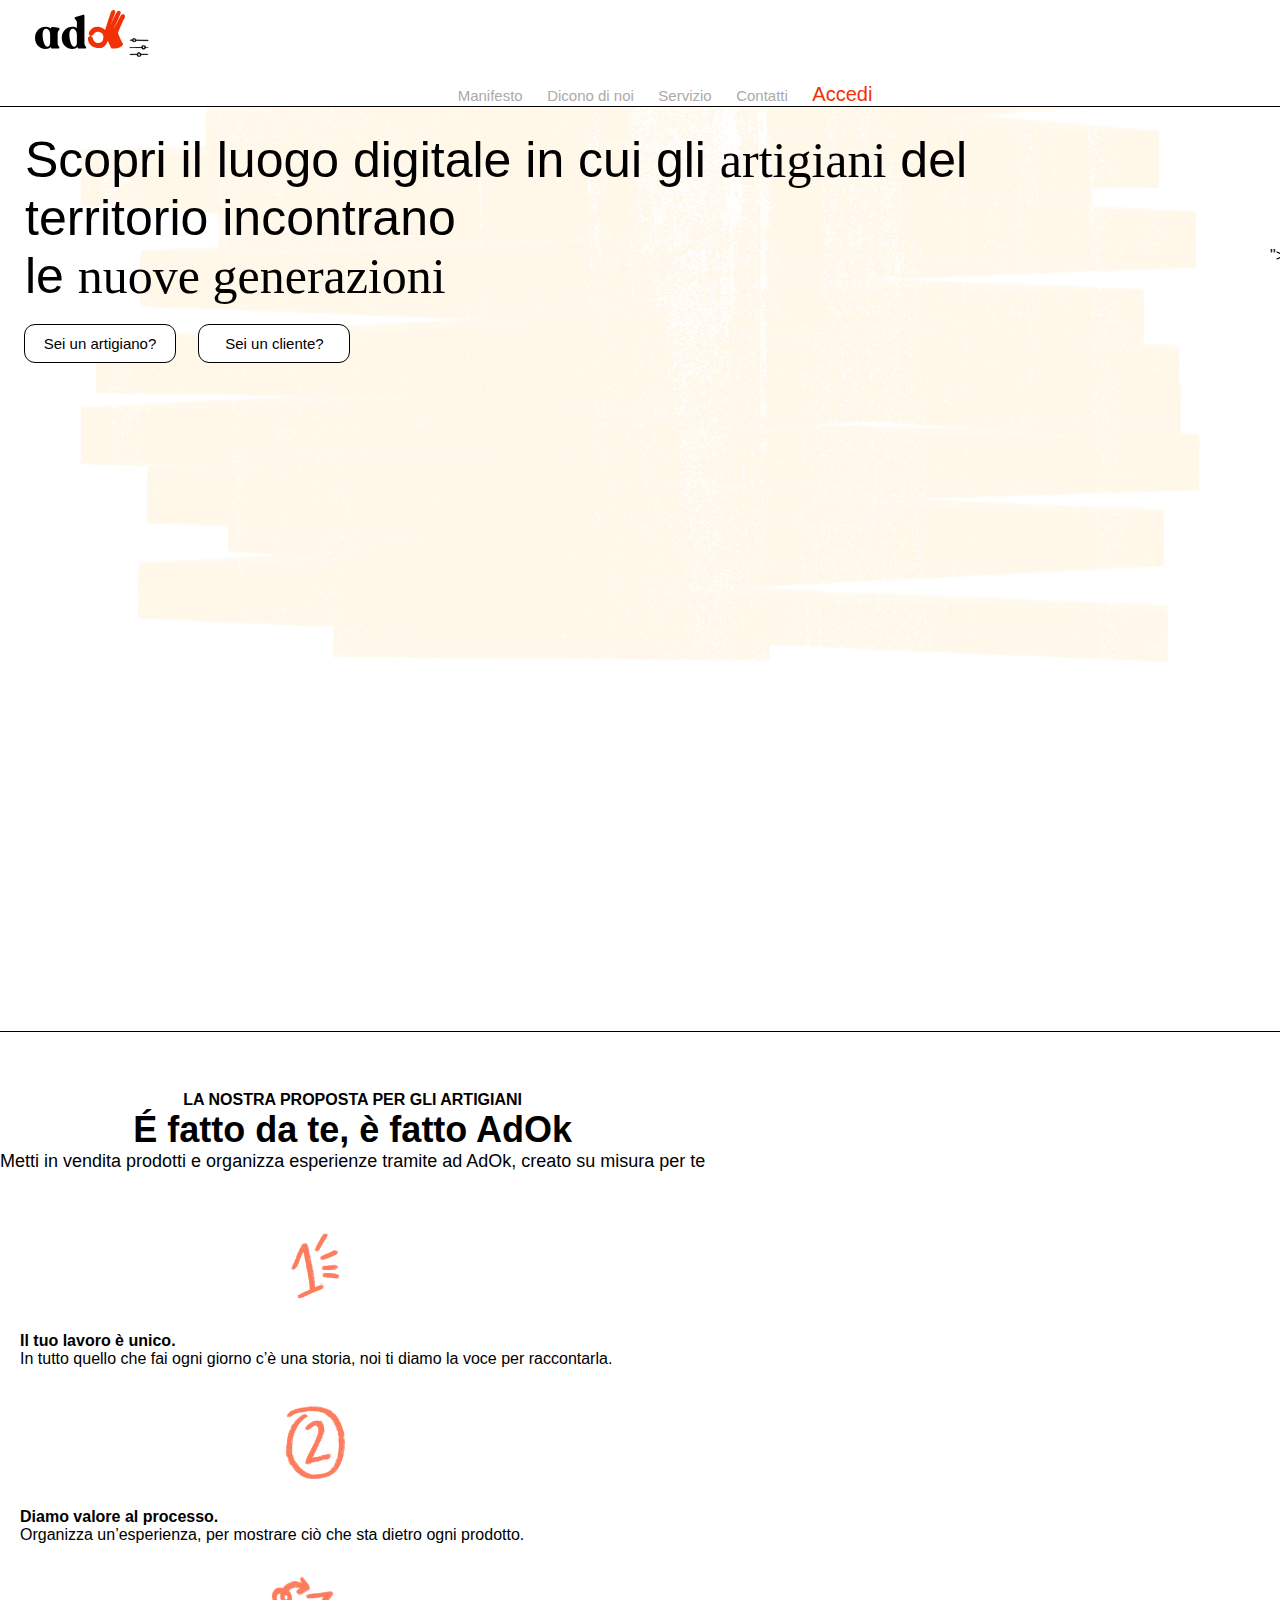
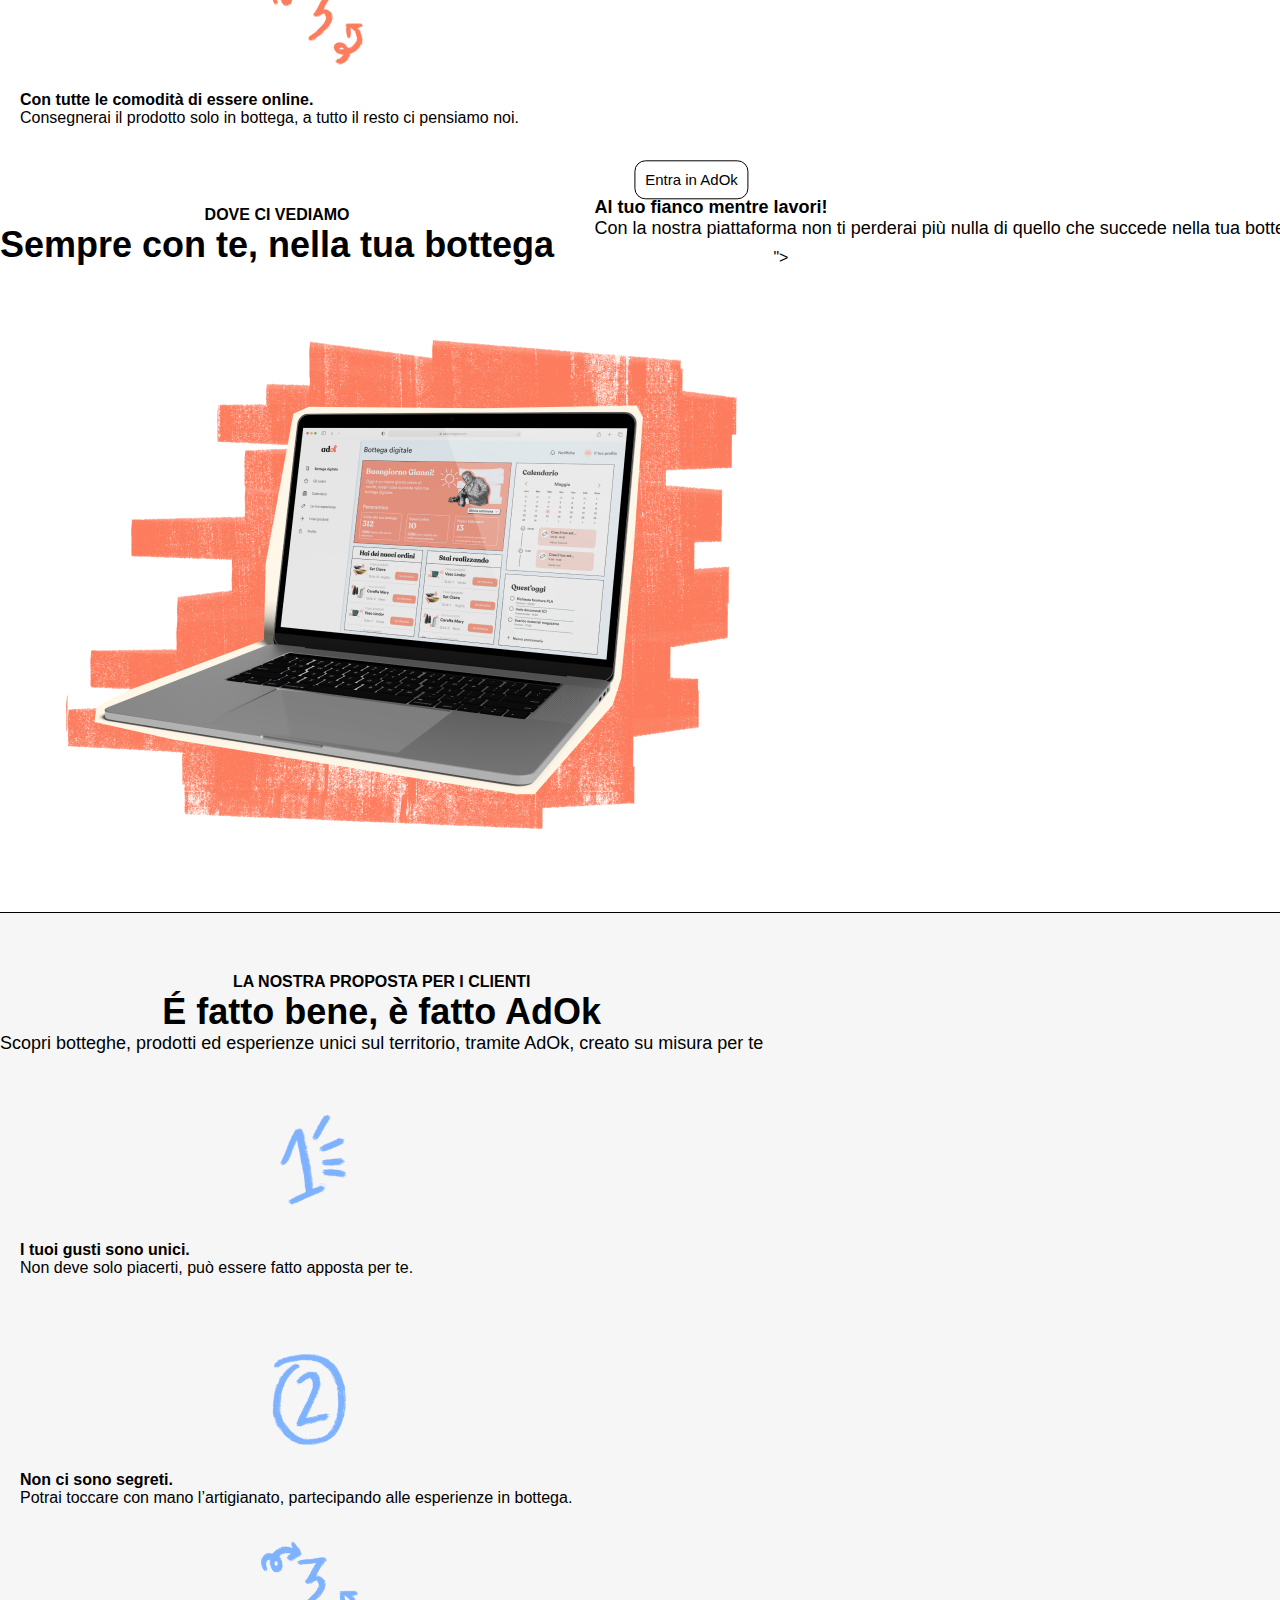
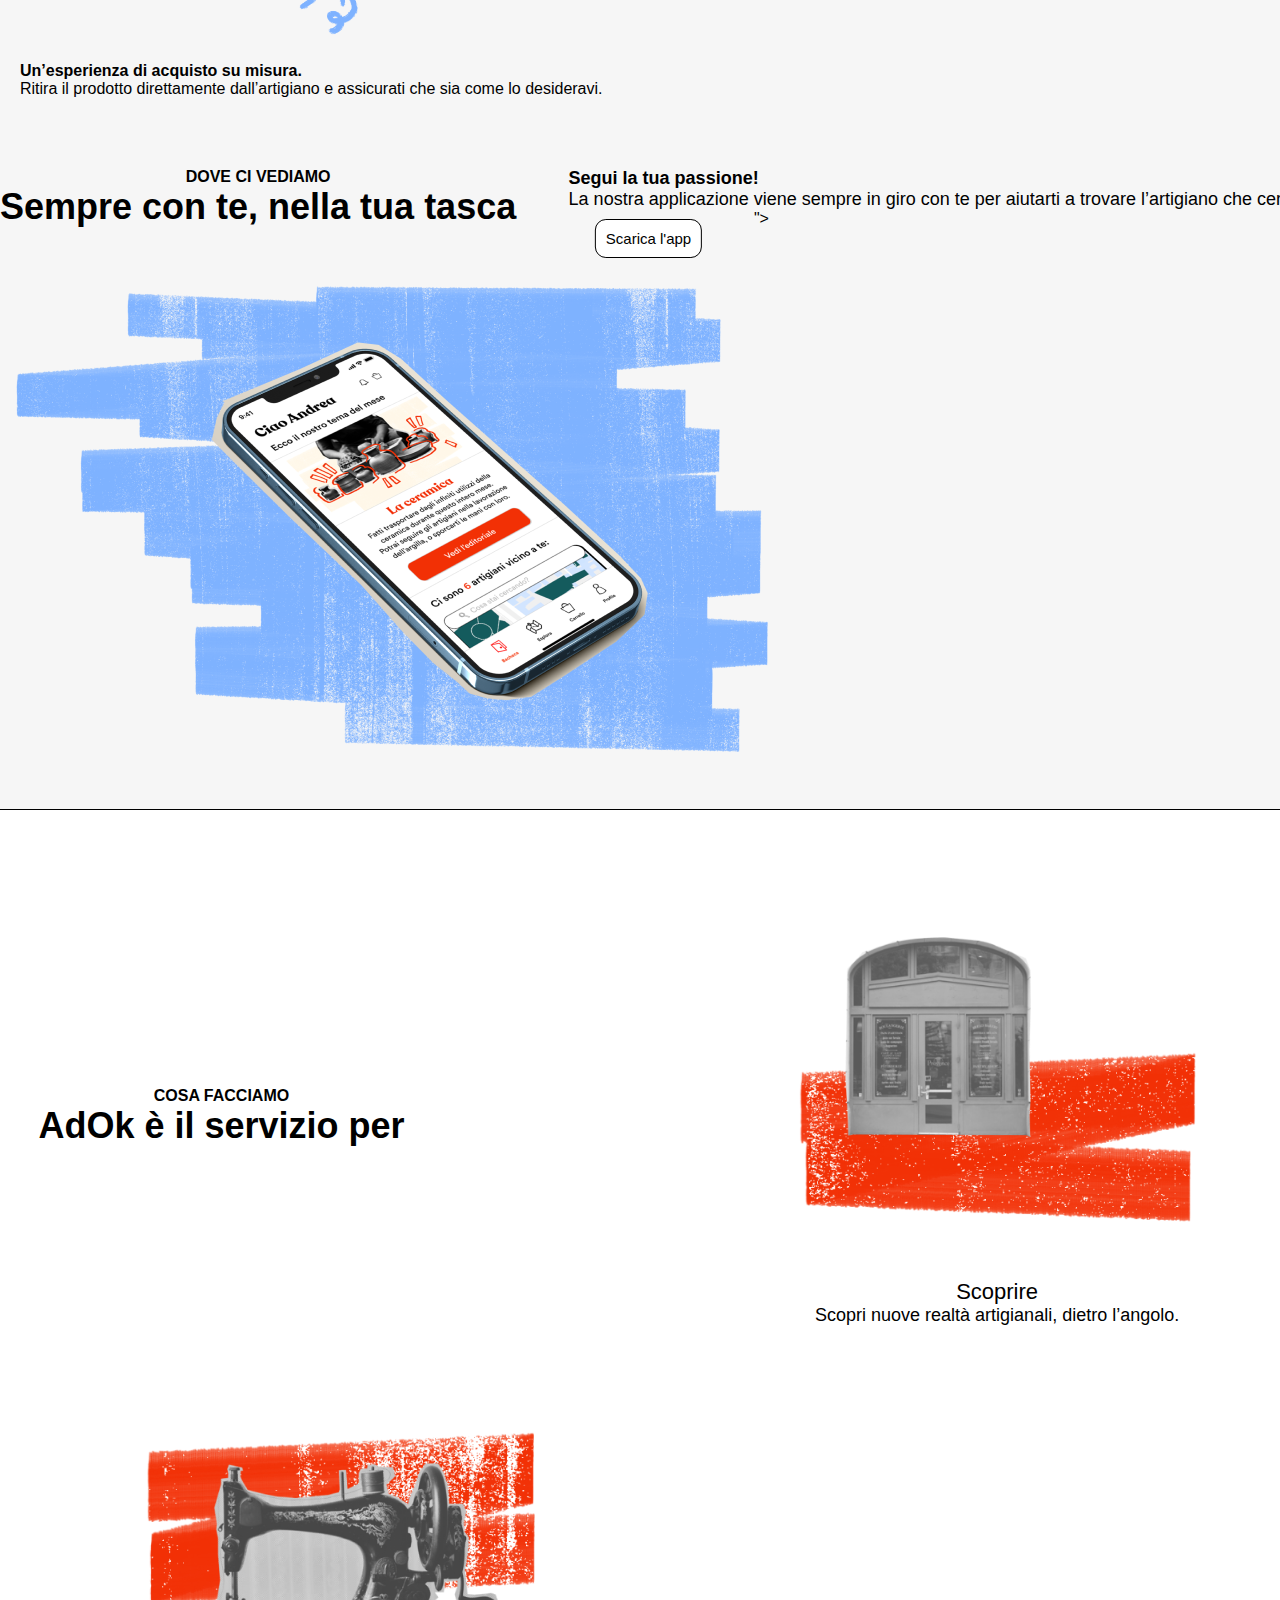
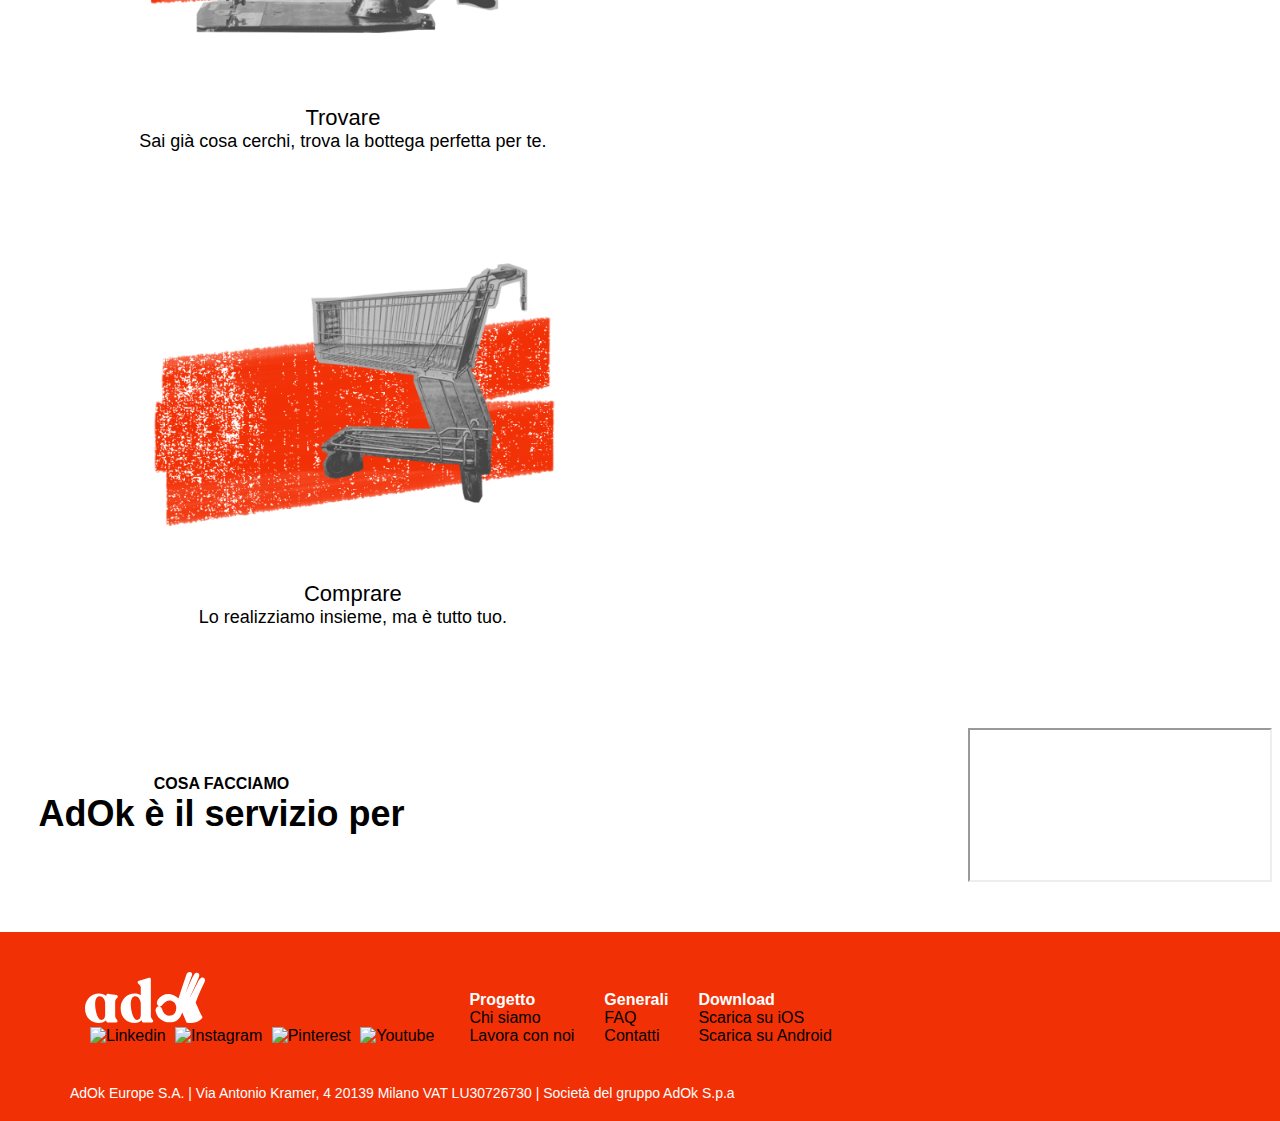
==== index.html @ 107eea5b "13/06 prova 3" ====
<!DOCTYPE html>
<html lang="it" dir="ltr">
  <head>
    <meta charset="utf-8" name="viewport" content="width=device-width, initial-scale=1">
    <title> AdOk </title>
    <link rel="icon" type="image/favicon" href="images/favicon.ico">
    <link href="https://cdn.jsdelivr.net/npm/bootstrap@5.2.0-beta1/dist/css/bootstrap.min.css"
    rel="stylesheet" integrity="sha384-0evHe/X+R7YkIZDRvuzKMRqM+OrBnVFBL6DOitfPri4tjfHxaWutUpFmBp4vmVor" crossorigin="anonymous">
    <link rel="stylesheet" href="style.css">
    <link href="http://fonts.cdnfonts.com/css/circular-std" rel="stylesheet" href="style.css">

  </head>

  <body>


    <div class="top">
      <span id="btn-back-to-top">
      <i> <img src="images/freccia_up.png" class="menu" style="cursor: pointer;"> </i> </span>
    </div>


    <section id="nav-bar">
      <nav class="navbar py-0 navbar-expand-md navbar-light">
      <div class="container-fluid">

        <a class="navbar-brand" href="index.html">
         <img src="images/logo.svg" class="logo">
       </a>

        <label class="navbar-toggler collapsed" type="button" data-bs-toggle="collapse" data-bs-target="#navbarText">
          <img src="images/icona_filtri_blk.png" class="menu">
        </label>


        <div class="col-auto collapse navbar-collapse justify-content-end" id="navbarText">

          <ul>
            <li class="nav-item">
              <a class="nav-link" href="manifesto.html">Manifesto</a>
            </li>
            <li class="nav-item">
              <a class="nav-link" href="storie.html">Dicono di noi</a>
            </li>
            <li class="nav-item">
              <a class="nav-link" href="servizio.html">Servizio</a>
            </li>
            <li class="nav-item">
              <a class="nav-link" href="contatti.html">Contatti</a>
            </li>
            <li class="nav-item">
              <a class="nav-accedi" href="#">Accedi</a>
            </li>
          </ul>

        </div>
        </div>
      </nav>

    </section>



<section id="banner">

  <div class="container">
    <div class="row">
        <div class="col-lg-6">
          <p class="claim">Scopri il luogo digitale in cui gli <span style="font-family: Recoleta Alt Bold;">artigiani</span> del <br> territorio incontrano <br>le <span style="font-family: Recoleta Alt Bold;">nuove generazioni</span></p>
          <div>
            <a href="#function-artigiano"><button type="button" class="btn-action">Sei un artigiano?</button></a>
            <a href="#function-cliente"><button type="button" class="btn-action">Sei un cliente?</button></a>
          </div>
        </div>

          <div class="col-lg-6">
            <lottie-player id="firstLottie" class="image-banner" src="https://assets1.lottiefiles.com/private_files/lf30_lfknvlnb.json" background="transparent"  speed="1" loop  autoplay>">
              </lottie-player>
          </div>


      </div>
    </div>
  </section>


<section id="function-artigiano">
  <div class="container">
    <div class="row">
  <div class="col-md-12" style="text-align: center;">
    <h1 class="claim-3">LA NOSTRA PROPOSTA PER GLI ARTIGIANI</h1>
    <h1 class="claim-2">É fatto da te, è fatto AdOk</h1>
    <p class="claim-4">Metti in vendita prodotti e organizza esperienze tramite ad AdOk, creato su misura per te</p>
  </div>

  <div class="col-lg-6" >
    <lottie-player id="firstLottie" class="image-function" src="https://assets9.lottiefiles.com/private_files/lf30_lqrmtzov.json" background="transparent"  speed="1" loop  autoplay>">
      </lottie-player>
  </div>

  <div class="col-md-6" style="top: 10px;">
    <div class="function-list">

      <div class="d-md-inline-flex">
      <img class="number" src="images/1.png">
      <p><b>Il tuo lavoro è unico.</b><br>
        In tutto quello che fai ogni giorno c’è una storia, noi ti diamo la voce per raccontarla.</p>
      </div>

      <div class="d-sm-inline-flex">
        <img class="number" src="images/2.png">
        <p><b>Diamo valore al processo.</b><br> Organizza un’esperienza, per mostrare ciò che sta dietro ogni prodotto.</p>
      </div>

      <div class="d-md-inline-flex">
      <img class="number" src="images/3.png">
      <p><b>Con tutte le comodità di essere online.</b><br>Consegnerai il prodotto solo in bottega, a tutto il resto ci pensiamo noi.</p>
      </div>
    </div>
  </div>
  </div>

  <div class="col-12"><div class="w-100 border-bottom border-black"></div></div>

  <div class="row" style="top: 30px;">
    <div class="col-md-12" style="text-align: center;">
      <h1 class="claim-3">DOVE CI VEDIAMO</h1>
      <h1 class="claim-2">Sempre con te, nella tua bottega</h1>
    </div>


    <div class="col-lg-6">
      <p class="claim-4"><b>Al tuo fianco mentre lavori! </b><br>Con la nostra piattaforma non ti perderai più nulla di quello che succede
nella tua bottega.</p>
    <div class="container" style="position: relative; width: 50%;">
      <lottie-player id="firstLottie" class="effect" style="width: 80%; height: auto; transform: translate(-110%, 0%);" src="https://assets1.lottiefiles.com/private_files/lf30_mcsi7hui.json" background="transparent"  speed="1" loop  autoplay>">
    </lottie-player>
      <button type="button" class="btn-function-a">Entra in AdOk</button>
    </div>
  </div>
  <div class="col-lg-6" >
    <img src="images/computer.png" class="image-function" style="top: 30px;">
  </div>

  </div>
  </div>
</section>


<section id="function-cliente">
  <div class="container">
    <div class="row">
  <div class="col-md-12" style="text-align: center;">
    <h1 class="claim-3">LA NOSTRA PROPOSTA PER I CLIENTI</h1>
    <h1 class="claim-2">É fatto bene, è fatto AdOk</h1>
    <p class="claim-4">Scopri botteghe, prodotti ed esperienze unici sul territorio, tramite AdOk, creato su misura per te</p>
  </div>

  <div class="col-md-6" style="top: 10px; order: 2;">
    <div class="function-list">


      <div class="d-sm-inline-flex">
        <img class="number" src="images/1c.png">
        <p><b>I tuoi gusti sono unici.</b><br>Non deve solo piacerti, può essere fatto apposta per te.</p></p>
      </div>

      <div class="d-sm-inline-flex">
        <img class="number" src="images/2c.png">
        <p><b>Non ci sono segreti.</b><br>
Potrai toccare con mano l’artigianato, partecipando alle esperienze in bottega.
</p>
      </div>

      <div class="d-md-inline-flex">
      <img class="number" src="images/3c.png">
      <p><b>Un’esperienza di acquisto su misura.</b><br>
Ritira il prodotto direttamente dall’artigiano e assicurati che sia come lo desideravi.</p>
      </div>
    </div>
  </div>

  <div class="col-lg-6" style="order: 1;">
    <lottie-player id="firstLottie" class="image-function" src="https://assets10.lottiefiles.com/private_files/lf30_5uqwlwh2.json" background="transparent"  speed="1" loop  autoplay>">
      </lottie-player>
  </div>

  </div>

  <div class="col-12"><div class="w-100 border-bottom border-black"></div></div>

  <div class="row" style="top: 30px;">
    <div class="col-md-12" style="text-align: center;">
      <h1 class="claim-3">DOVE CI VEDIAMO</h1>
      <h1 class="claim-2">Sempre con te, nella tua tasca</h1>
    </div>


    <div class="col-lg-6">
      <p class="claim-4"><b>Segui la tua passione!</b><br>
        La nostra applicazione viene sempre
        in giro con te per aiutarti a trovare
        l’artigiano che cerchi.</p>
<div class="container" style="position: relative; width: 50%;">
  <button type="button" class="btn-function">Scarica l'app</button>
  <lottie-player id="firstLottie" class="effect" style="width: 80%; height: auto; transform: translate(-110%, 200%);" src="https://assets1.lottiefiles.com/private_files/lf30_hqrmxyw1.json" background="transparent"  speed="1" loop  autoplay>">
</lottie-player>
</div>
  </div>
  <div class="col-lg-6" >
    <img src="images/telefono.png" class="image-function" style="top: 30px;">
  </div>

  </div>


  </div>
</section>



<section id="services">
  <div class="container">
    <div class="row">
      <div class="col-md-12" style="text-align: center;">
        <h1 class="claim-3">COSA FACCIAMO</h1>
        <h1 class="claim-2">AdOk è il servizio per</h1>
      </div>

        <div class="col-md-4"><img src="images/scoprire.png" class="services-image">
        <p class="services-title">Scoprire</p>
        Scopri nuove realtà artigianali, dietro l’angolo.</div>

        <div class="col-md-4"><img src="images/trovare.png" class="services-image">
        <p class="services-title">Trovare</p>
        Sai già cosa cerchi, trova la bottega perfetta per te.</div>

        <div class="col-md-4"><img src="images/comprare.png" class="services-image">
        <p class="services-title">Comprare</p>
        Lo realizziamo insieme, ma è tutto tuo.</div>


      </div>
    </div>
</section>


<section id="video">
  <div class="container">
    <div class="row">
      <div class="col-md-12" style="text-align: center;">
        <h1 class="claim-3">COSA FACCIAMO</h1>
        <h1 class="claim-2">AdOk è il servizio per</h1>
      </div>
    <iframe src="https://www.youtube.com/watch?v=6d16b7qVggY&ab_channel=DebbyFra">
    </iframe>

    </div>
  </div>
</section>


<section id="footer">
  <div class="container-fluid pt-3 pb-2">
    <div class="row">
      <div class="row row-cols-2 row-cols-lg-4 justify-content-between text-dark py-1 align-items-end align-items-lg-start">


      <div class="col mt-n2"><img src="images/logobianco.svg" class="footer-logo">
        <p class="footer-text"></p>
          <div class="footericon">
            <img src="images/linkedin.svg" alt="Linkedin" class="footer-icon">
            <img src="images/instagram.svg" alt="Instagram" class="footer-icon">
            <img src="images/pin.svg" alt="Pinterest" class="footer-icon">
            <img src="images/youtube.svg" alt="Youtube" class="footer-icon">
          </div>
      </div>


      <div class="col">
        <h6 class="footer-text">Progetto</h6>
        <ul class="list-unstyled text-light small">
          <li>Chi siamo</li>
          <li>Lavora con noi</li>
        </ul>
      </div>

      <div class="col">
        <h6 class="footer-text">Generali</h6>
        <ul class="list-unstyled text-light small">
          <li>FAQ</li>
          <li>Contatti</li>
        </ul>
      </div>

      <div class="col">
        <h6 class="footer-text">Download</h6>
        <ul class="list-unstyled text-light small">
          <li>Scarica su iOS</li>
          <li>Scarica su Android</li>
        </ul>
      </div>

      </div>
      <div class="col-12"><div class="w-100 border-bottom border-white"></div></div>

      <div class="col-md-12">
        <p class="footer-specs" style="text-align: center;">AdOk Europe S.A. | Via Antonio Kramer, 4 20139 Milano  VAT LU30726730 | Società del gruppo AdOk S.p.a</p>
      </div>

    </div>
  </div>
</section>


    <script src="https://unpkg.com/@lottiefiles/lottie-player@latest/dist/lottie-player.js"></script>
    <script src="script.js"></script>
    <script src="https://cdn.jsdelivr.net/npm/@popperjs/core@2.11.5/dist/umd/popper.min.js" integrity="sha384-Xe+8cL9oJa6tN/veChSP7q+mnSPaj5Bcu9mPX5F5xIGE0DVittaqT5lorf0EI7Vk" crossorigin="anonymous"></script>
    <script src="https://cdn.jsdelivr.net/npm/bootstrap@5.2.0-beta1/dist/js/bootstrap.min.js" integrity="sha384-kjU+l4N0Yf4ZOJErLsIcvOU2qSb74wXpOhqTvwVx3OElZRweTnQ6d31fXEoRD1Jy" crossorigin="anonymous"></script>
  </body>
</html>
---- style.css ----
*{
  margin: 0;
  padding: 0;
  font-family: 'Circular Std Light', sans-serif;
  cursor: url("images/x.png"), auto;
}


a{
  text-decoration: none;
}

.row{
  display: flex;
  justify-content: space-between;
  align-items: center;
  --bs-gutter-x: 30px;
  --bs-gutter-y: 0;
  display: flex;
  flex-wrap: wrap;
  margin-left: calc(var(--bs-gutter-x)*-.5);
  margin-right: calc(var(--bs-gutter-x)*-.5);
  margin-top: calc(var(--bs-gutter-y)*-1);
}

#btn-back-to-top {
position: fixed;
bottom: 20px;
right: 20px;
display: none;
z-index: 100;
}

/*---------------font-section--------------*/

@import url('http://fonts.cdnfonts.com/css/circular-std');
@font-face {
    font-family: 'Circular Std';
    font-style: normal;
    font-weight: 450;
    src: local('Circular Std'), url('https://fonts.cdnfonts.com/s/15011/CircularStd-Book.woff') format('woff');
}
@font-face {
    font-family: 'Circular Std';
    font-style: italic;
    font-weight: 450;
    src: local('Circular Std'), url('https://fonts.cdnfonts.com/s/15011/CircularStd-BookItalic.woff') format('woff');
}
@font-face {
    font-family: 'Circular Std';
    font-style: normal;
    font-weight: 500;
    src: local('Circular Std'), url('https://fonts.cdnfonts.com/s/15011/CircularStd-Medium.woff') format('woff');
}
@font-face {
    font-family: 'Circular Std';
    font-style: italic;
    font-weight: 500;
    src: local('Circular Std'), url('https://fonts.cdnfonts.com/s/15011/CircularStd-MediumItalic.woff') format('woff');
}
@font-face {
    font-family: 'Circular Std';
    font-style: normal;
    font-weight: 700;
    src: local('Circular Std'), url('https://fonts.cdnfonts.com/s/15011/CircularStd-Bold.woff') format('woff');
}
@font-face {
    font-family: 'Circular Std';
    font-style: italic;
    font-weight: 700;
    src: local('Circular Std'), url('https://fonts.cdnfonts.com/s/15011/CircularStd-BoldItalic.woff') format('woff');
}
@font-face {
    font-family: 'Circular Std';
    font-style: normal;
    font-weight: 900;
    src: local('Circular Std'), url('https://fonts.cdnfonts.com/s/15011/CircularStd-Black.woff') format('woff');
}
@font-face {
    font-family: 'Circular Std';
    font-style: italic;
    font-weight: 900;
    src: local('Circular Std'), url('https://fonts.cdnfonts.com/s/15011/CircularStd-BlackItalic.woff') format('woff');
}

@font-face {
  font-family: 'Recoleta Alt Bold';
  src: url('font/Recoleta Alt Bold.otf') format('woff2');
  font-weight: bold;
  font-style: normal;
  font-display: swap;
}


/*---------------scroller-section--------------*/

/* width */
::-webkit-scrollbar {
  width: 8px;
  height: 8px;

}

/* Track */
::-webkit-scrollbar-track {
  background: transparent;
}

/* Handle */
::-webkit-scrollbar-thumb {
  background: #F23005;
  background-size: 40px;
  border-radius: 10px;
  background-position: center;
  display: block;
}



/*---------------cursor-section--------------*/

.cursor {

}

.container, .container-fluid, .container-lg, .container-sm, .container-xl{
    margin-left: auto;
    margin-right: auto;
    padding-left: var(--bs-gutter-x,15px);
    padding-right: var(--bs-gutter-x,15px);
    width: 100%;
}
/*---------------menu-section--------------*/

button{
  border: 0;
  padding: 10px 10px;
  outline: 1px solid black;
  background-color: white;
  border-radius: 10px;
  cursor: pointer;
  font-family: 'Circular Std Light', sans-serif;
  font-size: 15px;
  display: inline;
  z-index: 10;
  -webkit-appearance: none !important;
}

button:hover{
  color: white;
  background-color: black;
  -webkit-appearance: none !important;
}


nav{
  position: sticky;
  top: 0;
  z-index: 100;
  outline: 1px solid black;
  background-color: white;
  padding-left: 20px;
  padding-right: 20px;
}

nav ul {
  text-align: center;

}

nav ul li {
  display: inline-block;
  margin: 20px 0 0 20px;
  text-decoration: none;
  color: black;
}

.nav-link{
  color: #AAAAAA;
  font-size: 15px;
  font-family: 'Circular Std Light', sans-serif;
  text-align: center;
  cursor: pointer;
}

 .nav-link:hover{
  color: #F23005;
  text-decoration: underline;
}

.nav-accedi{
  font-family: 'Circular Std Bold', sans-serif;
  font-size: 20px;
  color: #F23005;
}

.nav-accedi:hover{
  color: black;
}

.logo{
  width: 90px;
  cursor: pointer;
  margin-top: 10px;
  margin-bottom: 10px;
}


.menu{
  width: 20px;
  align-items: center;
}


/*---------------banner-section--------------*/

#banner {
  height: 100vh;
  background-color: white;
  padding: 25px 25px 0px 25px;
  justify-content: center;
  outline: 1px solid black;
  background: url("images/bg.png");
  background-attachment: fixed;
  background-origin: content-box;
  background-repeat: no-repeat;
  background-size: 100vw;
}



.bg{
  position: relative;
  text-align: center;
  width: 100%;
  z-index: 0;
  display: inline-block;
  display: flex;
  -webkit-appearance: none;
}

.claim {
  font-family: 'Circular Std Light', sans-serif;
  font-size: 50px;
  position: relative;
}


.img-banner{
  width: 110%;
  float: center;
  position: relative;
  top: 30px;

}

#firstLottie{
  align-items: center;
  width: 100%;
}

.banner-button{
  background-color: white;
  display: inline-block;
  position: relative;
  -webkit-appearance: none;
  opacity: 1;
}

.button-icon{
  width: 10%;
  -webkit-appearance: none;
}




/*---------------function-section--------------*/

#function-artigiano{
  padding-top: 60px;
}

#function-cliente{
  background-color: #F6F6F6;
  margin-top: 70px;
  padding-top: 60px;
  padding-bottom: 70px;
  outline: 1px solid black;
}

.w-100{
  margin-top: 30px;
  margin-bottom: 30px;
}

.col-md-6{
  font-family: 'Circular Std Light', sans-serif;
  text-align: center;
  margin-top: 30px;
  margin-bottom: 30px;
  position: relative;
  z-index: 1;
}

.claim-2{
  font-family: 'Recoleta Alt Bold', sans-serif;
  font-size: 36px;
  flex-basis: 100%;
}

.claim-3{
  font-family: 'Circular Std Light', sans-serif;
  font-size: 16px;
  flex-basis: 100%;
}

.claim-4{
  font-family: 'Circular Std Light', sans-serif;
  font-size: 18px;
}


.title{
  font-family: 'Circular Std Medium', sans-serif;
  margin-top: 20px;
}

.image-function{
  width: 100%;
  position: relative;
  text-align: left;
  z-index: 10;
}

.btn-function{
  margin-right: 20px;
  margin-top: 10px;
  position: absolute;
  transform: translate(-150%);
  -webkit-appearance: none;
}

.btn-function-a{
  transform: translate(-140%, -210%);
  -webkit-appearance: none;
}

.effect{
  margin: auto;
  z-index: -10;
}


.number {
  z-index: 10;
  width: 18%;
  height: 18%;
  text-align: center;
  margin-top: 10px;
}


.function-list{
  white-space: normal;
  display: inline;
  margin-left: 0 auto;
  margin-top: 20px;
}


.function-list p{
  font-family: 'Circular Std Light', sans-serif;
  position: relative;
  z-index: 999;
  margin: 0 auto;
  left: 0;
  right: 0;
  text-align: left;
  padding: 20px;
}



/*---------------services-section--------------*/

#services {
    color: black;
    margin-left: 3%;
    margin-right: 3%;
    margin-top: 70px;
    margin-bottom: 50px;
}

.services-title{
  font-family: 'Circular Std Medium', sans-serif;
  font-size: 22px;
  text-align: center;
  margin-top: 20px;
  margin-bottom: 0;
}

.services-image{
  width: 80%;
  display: block;
  margin-left: auto;
  margin-right: auto;
  text-align: center;
}

/*---------------video-section--------------*/

#video{
text-align: center;
  margin-left: 3%;
  margin-right: 3%;
  margin-top: 70px;
  margin-bottom: 50px;
}

/*---------------??-section--------------*/

.btn-action{
  width: 150px;
  background-color: white;
  margin-bottom: 20px;
  margin-top: 20px;
  margin-right: 20px;
  font-family: 'Circular Std Light', sans-serif;
  font-size: 15px;
  display: inline-block;
  -webkit-appearance: none;
}

.btn-action:hover{
  width: 150px;
  justify-content: space-between;
  -webkit-appearance: none;
}


.col-md-4{
  margin-top: 30px;
  margin-bottom: 30px;
  position: relative;
  z-index: 1;
  font-family: 'Circular Std Light', sans-serif;
  font-size: 18px;
  text-align: center;
}

/*---------------footer-section--------------*/

#footer{
  background-color: #F23005;
  color: black;
  padding: 20px 70px 20px 70px;
}

.footer-text{
  font-family: 'Circular Std Bold', sans-serif;
  font-size: 16px;
  color: white;
}

.col-md-auto{
  vertical-align: super;
}

.footericon{
  margin-left: 5px;
}

.footer-icon{
  width: 20px;
  margin-bottom: 20px;
  margin-right: 5px;
}

.footer-logo{
  width: 120px;
  cursor: pointer;
}

.list-unstyled li{
    font-family: 'Circular Std Light', sans-serif;
    list-style: none;
    padding-left: 0;
}

.col{
  padding-top: 20px;
  padding-left: 30px;
}


.footer-specs{
    font-family: 'Circular Std', sans-serif;
    font-size: 14px;
    color: white;
    padding-top: 20px;
}

/*---------------manifesto-section--------------*/

/*---------------valori-section--------------*/

#valori{
  background-color: white;
  color: black;
  padding-top: 40px;
  padding-bottom: 20px;
  margin-bottom: 50px;

}

.image-title{
  width: 250px;
  margin-top: 20px;
}


.values-text{
  font-family: 'Circular Std Light', sans-serif;
  font-size: 18px;
  text-align: left;
}

.image-valori{
  width: 100%;
}

/*---------------vision-section--------------*/

#vision{
    background-color: #F4F4F4;
    color: black;
    padding-top: 60px;
    padding-bottom: 40px;
    outline: 1px solid black;
  }

.image-vision{
  display: none;
}


#parallax {
  position: relative;
  width: 100%;
  height: 100vh;
  background-image:
  url('images/obj1.png'),
  url('images/obj2.png'),
  url('images/obj3.png'),
  url('images/obj4.png'),
  url('images/bg-vision.png');
  background-repeat: no-repeat;
  background-position: center;
}



/*---------------mappa-section--------------*/

#mappa{
    color: black;
    margin-bottom: 100px;
    padding-top: 60px;
  }


  .mappa-image{
    width: 70%;
    position: relative;
    text-align: left;
    z-index: 10;
  }

  #team{
      color: black;
      margin-bottom: 100px;
      padding-top: 40px;
    }



.image-team{
  width: 100%;
  margin-top: 20px;
  display: block;
}

.image-hover{
  position: absolute;
  top: 0;
  left: 0;
  width: 100%;
  margin-top: 20px;
  opacity: 0;
}


.col:hover .image-hover{
  opacity: 1;
}

.col:hover .image-team{
  opacity: 0;
}

.team-text{
  font-size: 20px;
  text-align: center;
  margin-top: 20px;
  margin-bottom: 0;
}


/*---------------contatti-section--------------*/

#contatti{
    color: black;
    padding-top: 50px;
    padding-bottom: 40px;
  }

.update-image{
  width: 50vw;
}

.tools-text{
  font-family: 'Circular Std Light', sans-serif;
  font-size: 18px;
  text-align: left;
}

#update{
  color: black;
  margin-bottom: 90px;
}


/*---------------storie-section--------------*/

#storie{
    color: black;
    padding-top: 40px;
  }

#storie-artigiani{
  margin-bottom: 40px;
  padding-top: 40px;
}

#storie-clienti{
  margin-bottom: 40px;
  padding-top: 40px;
  padding-bottom: 40px;
  background-color: #F4F4F4;
  outline: 1px solid black;
}


.container-fluid storie{
  width: 100%;
  margin-top: 50px;
  margin-left: 40px;
  margin-right: 40px;
}


.scrolling-wrapper{
  overflow-x: scroll;
}

.scrolling-wrapper::-webkit-scrollbar{

}


.card-block{
  padding-top: 30px;
	height: 430px;
	border: none;
	background-position: center;
	background-size: cover;
	transition: all 0.2s ease-in-out !important;
	border-radius: 13px;

}

card-block:hover{
		transform: translateY(-5px);
		box-shadow: none;
    box-shadow: 0px 0px 10px #C1C1C1;
}

.card-1{
background-color: #F4F4F4;
}

.card-2{
background-color: #ffffff;
  }

.storie-image{
  width: 50%;
}


#community{
  color: black;
  margin-bottom: 100px;
  padding-top: 100px;
}

/*---------------servizio-section--------------*/

#processo{
  color: black;
  margin-bottom: 40px;
  padding-top: 40px;
}

#processo-clienti{
  position: static;
  color: black;
  padding-bottom: 40px;
  padding-top: 40px;
  background-color: #F4F4F4;
  outline: 1px solid black;
}


.carousel-item{
  height: 65vh;
  font-family: 'Circular Std Light', sans-serif;
}

#myCarousel{

}







@media screen and (min-width: 801px) {
}



@media screen and (max-width:767px) {

  #nav-bar {
      position: sticky;
      top: 0;
      z-index: 100;
      outline: 1px solid black;
      width: 100vw;
      overflow: hidden;

  }


  nav ul {
    width: 100vw;
    height: 100vh;
    text-align: center;
    padding-right: 25vw;
    padding-top: 12vh;
    background: url("images/nav_bg.png");
    background-size: cover;
    background-attachment: fixed;
    background-repeat: no-repeat;
    background-position: center;
    background-color: white;
  }

  nav ul li {
    display: flex;
    align-items: center;
    text-align: center;
    flex-direction: column;
    z-index: 100;
    line-height: 10vh;
  }


  .nav-link{
    font-family: 'Circular Std Medium', sans-serif;
    font-size: 28px;
    color: black;
  }

  .nav-accedi{
    font-family: 'Circular Std Bold', sans-serif;
    font-size: 28px;
    color: #F23005;
  }

  .nav-link:hover{
    color: #F23005;
    text-decoration: line-through;
  }


  #banner{
    background: url("images/bg_v.png");
    background-size: cover;
    background-attachment: fixed;
    background-origin: content-box;
    background-repeat: no-repeat;
    background-position: center;
  }

.btn-action{
  margin-bottom: 20px;
  margin-top: 0;
  margin-right: 0;
  -webkit-appearance: none !important;
}


  #footer{
    padding: 0 0 0 0;
  }

  .container, .container-lg {
      max-width: 960px;
  }

  .col-5{
    width: 100%;
  }

  .col-md-6{
    width: 100vw;
  }

  .claim{
    top: 0px;
    font-size: 32px;
  }

  #firstLottie{
    align-items: center;
  }

  .image-banner{
  width: 100vw;
  padding-right: 30px;
  }

  #function-artigiano{
    padding-top: 100px;
  }

  #function-cliente{
    padding-top:100px;
  }

 .image-function{
   width: 100%;
 }

  .function-list p{
    text-align: center;
  }

  .col-lg-6{
    text-align: center;
  }

  .effect{
    display: none;
  }

  .btn-function,.btn-function-a{
    position: relative;
    transform: none;
    margin-right: 0;
  }

  .values-text{
  text-align: center;
  }

  #parallax{
    background-size: contain;
    height: 30vh;
  }

  .row.team{
    flex-direction: column;
  }

  .mappa-image{
    width: 80vw;
  }

  .image-team{
    width: 80vw;
    align-items: center;
    flex: auto;
  }

  .tools-text{
    text-align: center;
  }

  .carousel-item{
    height: 30vh;
  }


  @media screen and (max-width:380px){
  .claim{
    top: 0px;
    font-size: 26px;
  }
  }


  @media only screen and (min-height: 1020px) {

    #banner{
      background: url("images/bg_v.png");
      background-size: 100vh;
      background-attachment: fixed;
      background-origin: content-box;
      background-repeat: no-repeat;
      background-position: center;
    }

      .image-valori{
      width: 50%;
      }

      .image-function{
      width: 30%;
      }




  }
---- style.css ----
*{
  margin: 0;
  padding: 0;
  font-family: 'Circular Std Light', sans-serif;
  cursor: url("images/x.png"), auto;
}


a{
  text-decoration: none;
}

.row{
  display: flex;
  justify-content: space-between;
  align-items: center;
  --bs-gutter-x: 30px;
  --bs-gutter-y: 0;
  display: flex;
  flex-wrap: wrap;
  margin-left: calc(var(--bs-gutter-x)*-.5);
  margin-right: calc(var(--bs-gutter-x)*-.5);
  margin-top: calc(var(--bs-gutter-y)*-1);
}

#btn-back-to-top {
position: fixed;
bottom: 20px;
right: 20px;
display: none;
z-index: 100;
}

/*---------------font-section--------------*/

@import url('http://fonts.cdnfonts.com/css/circular-std');
@font-face {
    font-family: 'Circular Std';
    font-style: normal;
    font-weight: 450;
    src: local('Circular Std'), url('https://fonts.cdnfonts.com/s/15011/CircularStd-Book.woff') format('woff');
}
@font-face {
    font-family: 'Circular Std';
    font-style: italic;
    font-weight: 450;
    src: local('Circular Std'), url('https://fonts.cdnfonts.com/s/15011/CircularStd-BookItalic.woff') format('woff');
}
@font-face {
    font-family: 'Circular Std';
    font-style: normal;
    font-weight: 500;
    src: local('Circular Std'), url('https://fonts.cdnfonts.com/s/15011/CircularStd-Medium.woff') format('woff');
}
@font-face {
    font-family: 'Circular Std';
    font-style: italic;
    font-weight: 500;
    src: local('Circular Std'), url('https://fonts.cdnfonts.com/s/15011/CircularStd-MediumItalic.woff') format('woff');
}
@font-face {
    font-family: 'Circular Std';
    font-style: normal;
    font-weight: 700;
    src: local('Circular Std'), url('https://fonts.cdnfonts.com/s/15011/CircularStd-Bold.woff') format('woff');
}
@font-face {
    font-family: 'Circular Std';
    font-style: italic;
    font-weight: 700;
    src: local('Circular Std'), url('https://fonts.cdnfonts.com/s/15011/CircularStd-BoldItalic.woff') format('woff');
}
@font-face {
    font-family: 'Circular Std';
    font-style: normal;
    font-weight: 900;
    src: local('Circular Std'), url('https://fonts.cdnfonts.com/s/15011/CircularStd-Black.woff') format('woff');
}
@font-face {
    font-family: 'Circular Std';
    font-style: italic;
    font-weight: 900;
    src: local('Circular Std'), url('https://fonts.cdnfonts.com/s/15011/CircularStd-BlackItalic.woff') format('woff');
}

@font-face {
  font-family: 'Recoleta Alt Bold';
  src: url('font/Recoleta Alt Bold.otf') format('woff2');
  font-weight: bold;
  font-style: normal;
  font-display: swap;
}


/*---------------scroller-section--------------*/

/* width */
::-webkit-scrollbar {
  width: 8px;
  height: 8px;

}

/* Track */
::-webkit-scrollbar-track {
  background: transparent;
}

/* Handle */
::-webkit-scrollbar-thumb {
  background: #F23005;
  background-size: 40px;
  border-radius: 10px;
  background-position: center;
  display: block;
}



/*---------------cursor-section--------------*/

.cursor {

}

.container, .container-fluid, .container-lg, .container-sm, .container-xl{
    margin-left: auto;
    margin-right: auto;
    padding-left: var(--bs-gutter-x,15px);
    padding-right: var(--bs-gutter-x,15px);
    width: 100%;
}
/*---------------menu-section--------------*/

button{
  border: 0;
  padding: 10px 10px;
  outline: 1px solid black;
  background-color: white;
  border-radius: 10px;
  cursor: pointer;
  font-family: 'Circular Std Light', sans-serif;
  font-size: 15px;
  display: inline;
  z-index: 10;
  -webkit-appearance: none !important;
}

button:hover{
  color: white;
  background-color: black;
  -webkit-appearance: none !important;
}


nav{
  position: sticky;
  top: 0;
  z-index: 100;
  outline: 1px solid black;
  background-color: white;
  padding-left: 20px;
  padding-right: 20px;
}

nav ul {
  text-align: center;

}

nav ul li {
  display: inline-block;
  margin: 20px 0 0 20px;
  text-decoration: none;
  color: black;
}

.nav-link{
  color: #AAAAAA;
  font-size: 15px;
  font-family: 'Circular Std Light', sans-serif;
  text-align: center;
  cursor: pointer;
}

 .nav-link:hover{
  color: #F23005;
  text-decoration: underline;
}

.nav-accedi{
  font-family: 'Circular Std Bold', sans-serif;
  font-size: 20px;
  color: #F23005;
}

.nav-accedi:hover{
  color: black;
}

.logo{
  width: 90px;
  cursor: pointer;
  margin-top: 10px;
  margin-bottom: 10px;
}


.menu{
  width: 20px;
  align-items: center;
}


/*---------------banner-section--------------*/

#banner {
  height: 100vh;
  background-color: white;
  padding: 25px 25px 0px 25px;
  justify-content: center;
  outline: 1px solid black;
  background: url("images/bg.png");
  background-attachment: fixed;
  background-origin: content-box;
  background-repeat: no-repeat;
  background-size: 100vw;
}



.bg{
  position: relative;
  text-align: center;
  width: 100%;
  z-index: 0;
  display: inline-block;
  display: flex;
  -webkit-appearance: none;
}

.claim {
  font-family: 'Circular Std Light', sans-serif;
  font-size: 50px;
  position: relative;
}


.img-banner{
  width: 110%;
  float: center;
  position: relative;
  top: 30px;

}

#firstLottie{
  align-items: center;
  width: 100%;
}

.banner-button{
  background-color: white;
  display: inline-block;
  position: relative;
  -webkit-appearance: none;
  opacity: 1;
}

.button-icon{
  width: 10%;
  -webkit-appearance: none;
}




/*---------------function-section--------------*/

#function-artigiano{
  padding-top: 60px;
}

#function-cliente{
  background-color: #F6F6F6;
  margin-top: 70px;
  padding-top: 60px;
  padding-bottom: 70px;
  outline: 1px solid black;
}

.w-100{
  margin-top: 30px;
  margin-bottom: 30px;
}

.col-md-6{
  font-family: 'Circular Std Light', sans-serif;
  text-align: center;
  margin-top: 30px;
  margin-bottom: 30px;
  position: relative;
  z-index: 1;
}

.claim-2{
  font-family: 'Recoleta Alt Bold', sans-serif;
  font-size: 36px;
  flex-basis: 100%;
}

.claim-3{
  font-family: 'Circular Std Light', sans-serif;
  font-size: 16px;
  flex-basis: 100%;
}

.claim-4{
  font-family: 'Circular Std Light', sans-serif;
  font-size: 18px;
}


.title{
  font-family: 'Circular Std Medium', sans-serif;
  margin-top: 20px;
}

.image-function{
  width: 100%;
  position: relative;
  text-align: left;
  z-index: 10;
}

.btn-function{
  margin-right: 20px;
  margin-top: 10px;
  position: absolute;
  transform: translate(-150%);
  -webkit-appearance: none;
}

.btn-function-a{
  transform: translate(-140%, -210%);
  -webkit-appearance: none;
}

.effect{
  margin: auto;
  z-index: -10;
}


.number {
  z-index: 10;
  width: 18%;
  height: 18%;
  text-align: center;
  margin-top: 10px;
}


.function-list{
  white-space: normal;
  display: inline;
  margin-left: 0 auto;
  margin-top: 20px;
}


.function-list p{
  font-family: 'Circular Std Light', sans-serif;
  position: relative;
  z-index: 999;
  margin: 0 auto;
  left: 0;
  right: 0;
  text-align: left;
  padding: 20px;
}



/*---------------services-section--------------*/

#services {
    color: black;
    margin-left: 3%;
    margin-right: 3%;
    margin-top: 70px;
    margin-bottom: 50px;
}

.services-title{
  font-family: 'Circular Std Medium', sans-serif;
  font-size: 22px;
  text-align: center;
  margin-top: 20px;
  margin-bottom: 0;
}

.services-image{
  width: 80%;
  display: block;
  margin-left: auto;
  margin-right: auto;
  text-align: center;
}

/*---------------video-section--------------*/

#video{
text-align: center;
  margin-left: 3%;
  margin-right: 3%;
  margin-top: 70px;
  margin-bottom: 50px;
}

/*---------------??-section--------------*/

.btn-action{
  width: 150px;
  background-color: white;
  margin-bottom: 20px;
  margin-top: 20px;
  margin-right: 20px;
  font-family: 'Circular Std Light', sans-serif;
  font-size: 15px;
  display: inline-block;
  -webkit-appearance: none;
}

.btn-action:hover{
  width: 150px;
  justify-content: space-between;
  -webkit-appearance: none;
}


.col-md-4{
  margin-top: 30px;
  margin-bottom: 30px;
  position: relative;
  z-index: 1;
  font-family: 'Circular Std Light', sans-serif;
  font-size: 18px;
  text-align: center;
}

/*---------------footer-section--------------*/

#footer{
  background-color: #F23005;
  color: black;
  padding: 20px 70px 20px 70px;
}

.footer-text{
  font-family: 'Circular Std Bold', sans-serif;
  font-size: 16px;
  color: white;
}

.col-md-auto{
  vertical-align: super;
}

.footericon{
  margin-left: 5px;
}

.footer-icon{
  width: 20px;
  margin-bottom: 20px;
  margin-right: 5px;
}

.footer-logo{
  width: 120px;
  cursor: pointer;
}

.list-unstyled li{
    font-family: 'Circular Std Light', sans-serif;
    list-style: none;
    padding-left: 0;
}

.col{
  padding-top: 20px;
  padding-left: 30px;
}


.footer-specs{
    font-family: 'Circular Std', sans-serif;
    font-size: 14px;
    color: white;
    padding-top: 20px;
}

/*---------------manifesto-section--------------*/

/*---------------valori-section--------------*/

#valori{
  background-color: white;
  color: black;
  padding-top: 40px;
  padding-bottom: 20px;
  margin-bottom: 50px;

}

.image-title{
  width: 250px;
  margin-top: 20px;
}


.values-text{
  font-family: 'Circular Std Light', sans-serif;
  font-size: 18px;
  text-align: left;
}

.image-valori{
  width: 100%;
}

/*---------------vision-section--------------*/

#vision{
    background-color: #F4F4F4;
    color: black;
    padding-top: 60px;
    padding-bottom: 40px;
    outline: 1px solid black;
  }

.image-vision{
  display: none;
}


#parallax {
  position: relative;
  width: 100%;
  height: 100vh;
  background-image:
  url('images/obj1.png'),
  url('images/obj2.png'),
  url('images/obj3.png'),
  url('images/obj4.png'),
  url('images/bg-vision.png');
  background-repeat: no-repeat;
  background-position: center;
}



/*---------------mappa-section--------------*/

#mappa{
    color: black;
    margin-bottom: 100px;
    padding-top: 60px;
  }


  .mappa-image{
    width: 70%;
    position: relative;
    text-align: left;
    z-index: 10;
  }

  #team{
      color: black;
      margin-bottom: 100px;
      padding-top: 40px;
    }



.image-team{
  width: 100%;
  margin-top: 20px;
  display: block;
}

.image-hover{
  position: absolute;
  top: 0;
  left: 0;
  width: 100%;
  margin-top: 20px;
  opacity: 0;
}


.col:hover .image-hover{
  opacity: 1;
}

.col:hover .image-team{
  opacity: 0;
}

.team-text{
  font-size: 20px;
  text-align: center;
  margin-top: 20px;
  margin-bottom: 0;
}


/*---------------contatti-section--------------*/

#contatti{
    color: black;
    padding-top: 50px;
    padding-bottom: 40px;
  }

.update-image{
  width: 50vw;
}

.tools-text{
  font-family: 'Circular Std Light', sans-serif;
  font-size: 18px;
  text-align: left;
}

#update{
  color: black;
  margin-bottom: 90px;
}


/*---------------storie-section--------------*/

#storie{
    color: black;
    padding-top: 40px;
  }

#storie-artigiani{
  margin-bottom: 40px;
  padding-top: 40px;
}

#storie-clienti{
  margin-bottom: 40px;
  padding-top: 40px;
  padding-bottom: 40px;
  background-color: #F4F4F4;
  outline: 1px solid black;
}


.container-fluid storie{
  width: 100%;
  margin-top: 50px;
  margin-left: 40px;
  margin-right: 40px;
}


.scrolling-wrapper{
  overflow-x: scroll;
}

.scrolling-wrapper::-webkit-scrollbar{

}


.card-block{
  padding-top: 30px;
	height: 430px;
	border: none;
	background-position: center;
	background-size: cover;
	transition: all 0.2s ease-in-out !important;
	border-radius: 13px;

}

card-block:hover{
		transform: translateY(-5px);
		box-shadow: none;
    box-shadow: 0px 0px 10px #C1C1C1;
}

.card-1{
background-color: #F4F4F4;
}

.card-2{
background-color: #ffffff;
  }

.storie-image{
  width: 50%;
}


#community{
  color: black;
  margin-bottom: 100px;
  padding-top: 100px;
}

/*---------------servizio-section--------------*/

#processo{
  color: black;
  margin-bottom: 40px;
  padding-top: 40px;
}

#processo-clienti{
  position: static;
  color: black;
  padding-bottom: 40px;
  padding-top: 40px;
  background-color: #F4F4F4;
  outline: 1px solid black;
}


.carousel-item{
  height: 65vh;
  font-family: 'Circular Std Light', sans-serif;
}

#myCarousel{

}







@media screen and (min-width: 801px) {
}



@media screen and (max-width:767px) {

  #nav-bar {
      position: sticky;
      top: 0;
      z-index: 100;
      outline: 1px solid black;
      width: 100vw;
      overflow: hidden;

  }


  nav ul {
    width: 100vw;
    height: 100vh;
    text-align: center;
    padding-right: 25vw;
    padding-top: 12vh;
    background: url("images/nav_bg.png");
    background-size: cover;
    background-attachment: fixed;
    background-repeat: no-repeat;
    background-position: center;
    background-color: white;
  }

  nav ul li {
    display: flex;
    align-items: center;
    text-align: center;
    flex-direction: column;
    z-index: 100;
    line-height: 10vh;
  }


  .nav-link{
    font-family: 'Circular Std Medium', sans-serif;
    font-size: 28px;
    color: black;
  }

  .nav-accedi{
    font-family: 'Circular Std Bold', sans-serif;
    font-size: 28px;
    color: #F23005;
  }

  .nav-link:hover{
    color: #F23005;
    text-decoration: line-through;
  }


  #banner{
    background: url("images/bg_v.png");
    background-size: cover;
    background-attachment: fixed;
    background-origin: content-box;
    background-repeat: no-repeat;
    background-position: center;
  }

.btn-action{
  margin-bottom: 20px;
  margin-top: 0;
  margin-right: 0;
  -webkit-appearance: none !important;
}


  #footer{
    padding: 0 0 0 0;
  }

  .container, .container-lg {
      max-width: 960px;
  }

  .col-5{
    width: 100%;
  }

  .col-md-6{
    width: 100vw;
  }

  .claim{
    top: 0px;
    font-size: 32px;
  }

  #firstLottie{
    align-items: center;
  }

  .image-banner{
  width: 100vw;
  padding-right: 30px;
  }

  #function-artigiano{
    padding-top: 100px;
  }

  #function-cliente{
    padding-top:100px;
  }

 .image-function{
   width: 100%;
 }

  .function-list p{
    text-align: center;
  }

  .col-lg-6{
    text-align: center;
  }

  .effect{
    display: none;
  }

  .btn-function,.btn-function-a{
    position: relative;
    transform: none;
    margin-right: 0;
  }

  .values-text{
  text-align: center;
  }

  #parallax{
    background-size: contain;
    height: 30vh;
  }

  .row.team{
    flex-direction: column;
  }

  .mappa-image{
    width: 80vw;
  }

  .image-team{
    width: 80vw;
    align-items: center;
    flex: auto;
  }

  .tools-text{
    text-align: center;
  }

  .carousel-item{
    height: 30vh;
  }


  @media screen and (max-width:380px){
  .claim{
    top: 0px;
    font-size: 26px;
  }
  }


  @media only screen and (min-height: 1020px) {

    #banner{
      background: url("images/bg_v.png");
      background-size: 100vh;
      background-attachment: fixed;
      background-origin: content-box;
      background-repeat: no-repeat;
      background-position: center;
    }

      .image-valori{
      width: 50%;
      }

      .image-function{
      width: 30%;
      }




  }
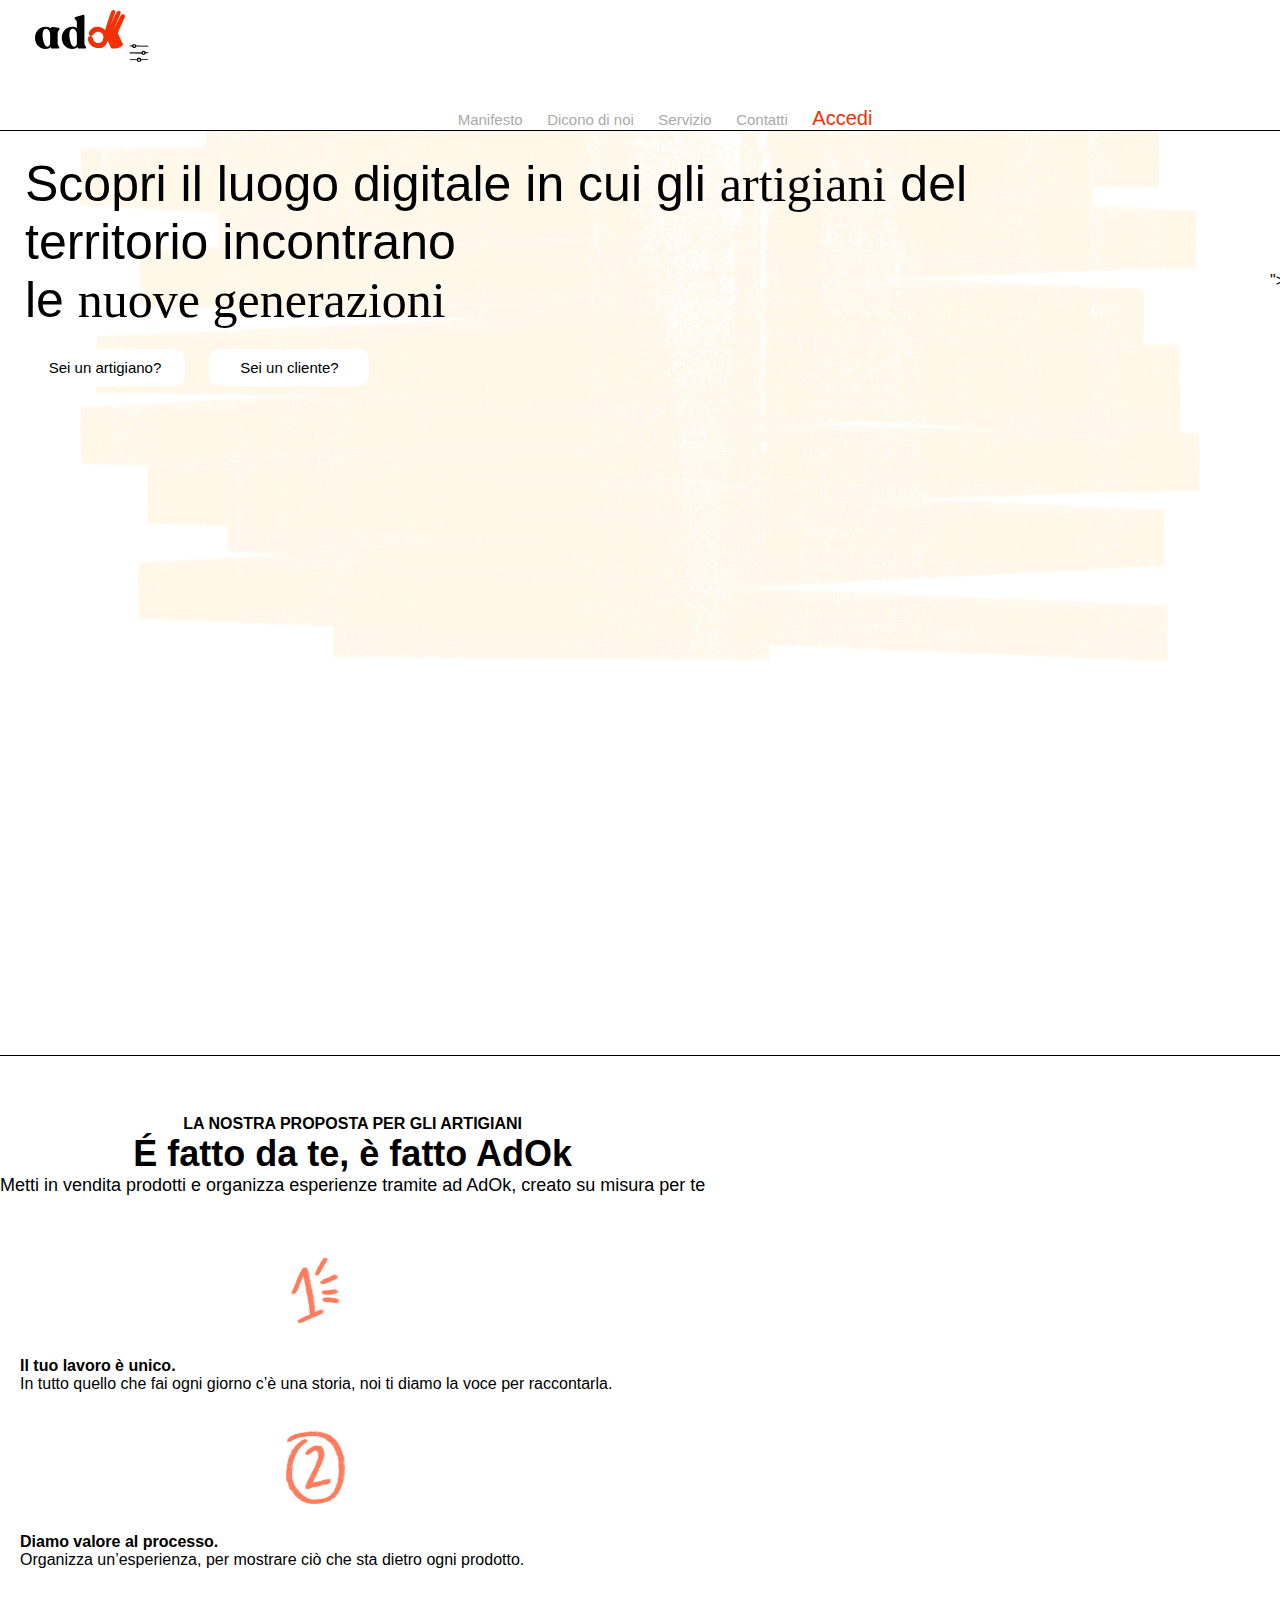
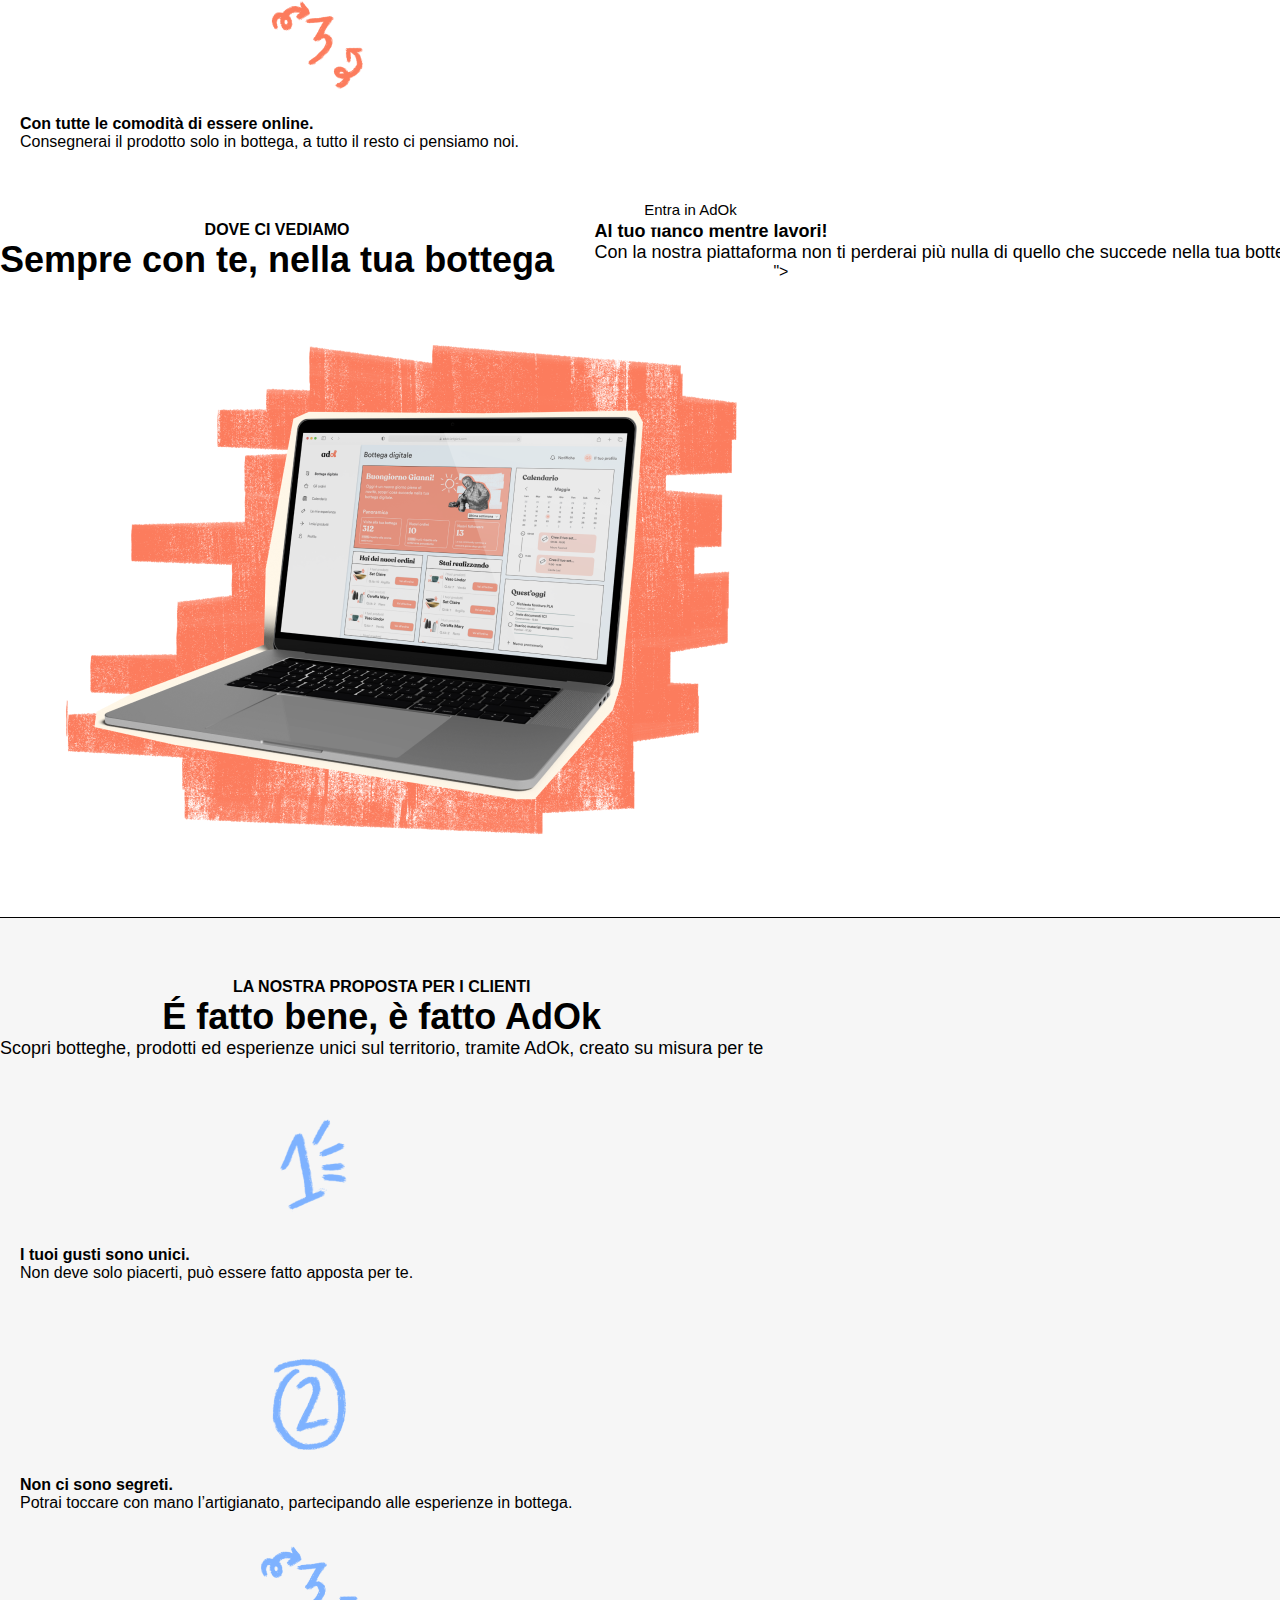
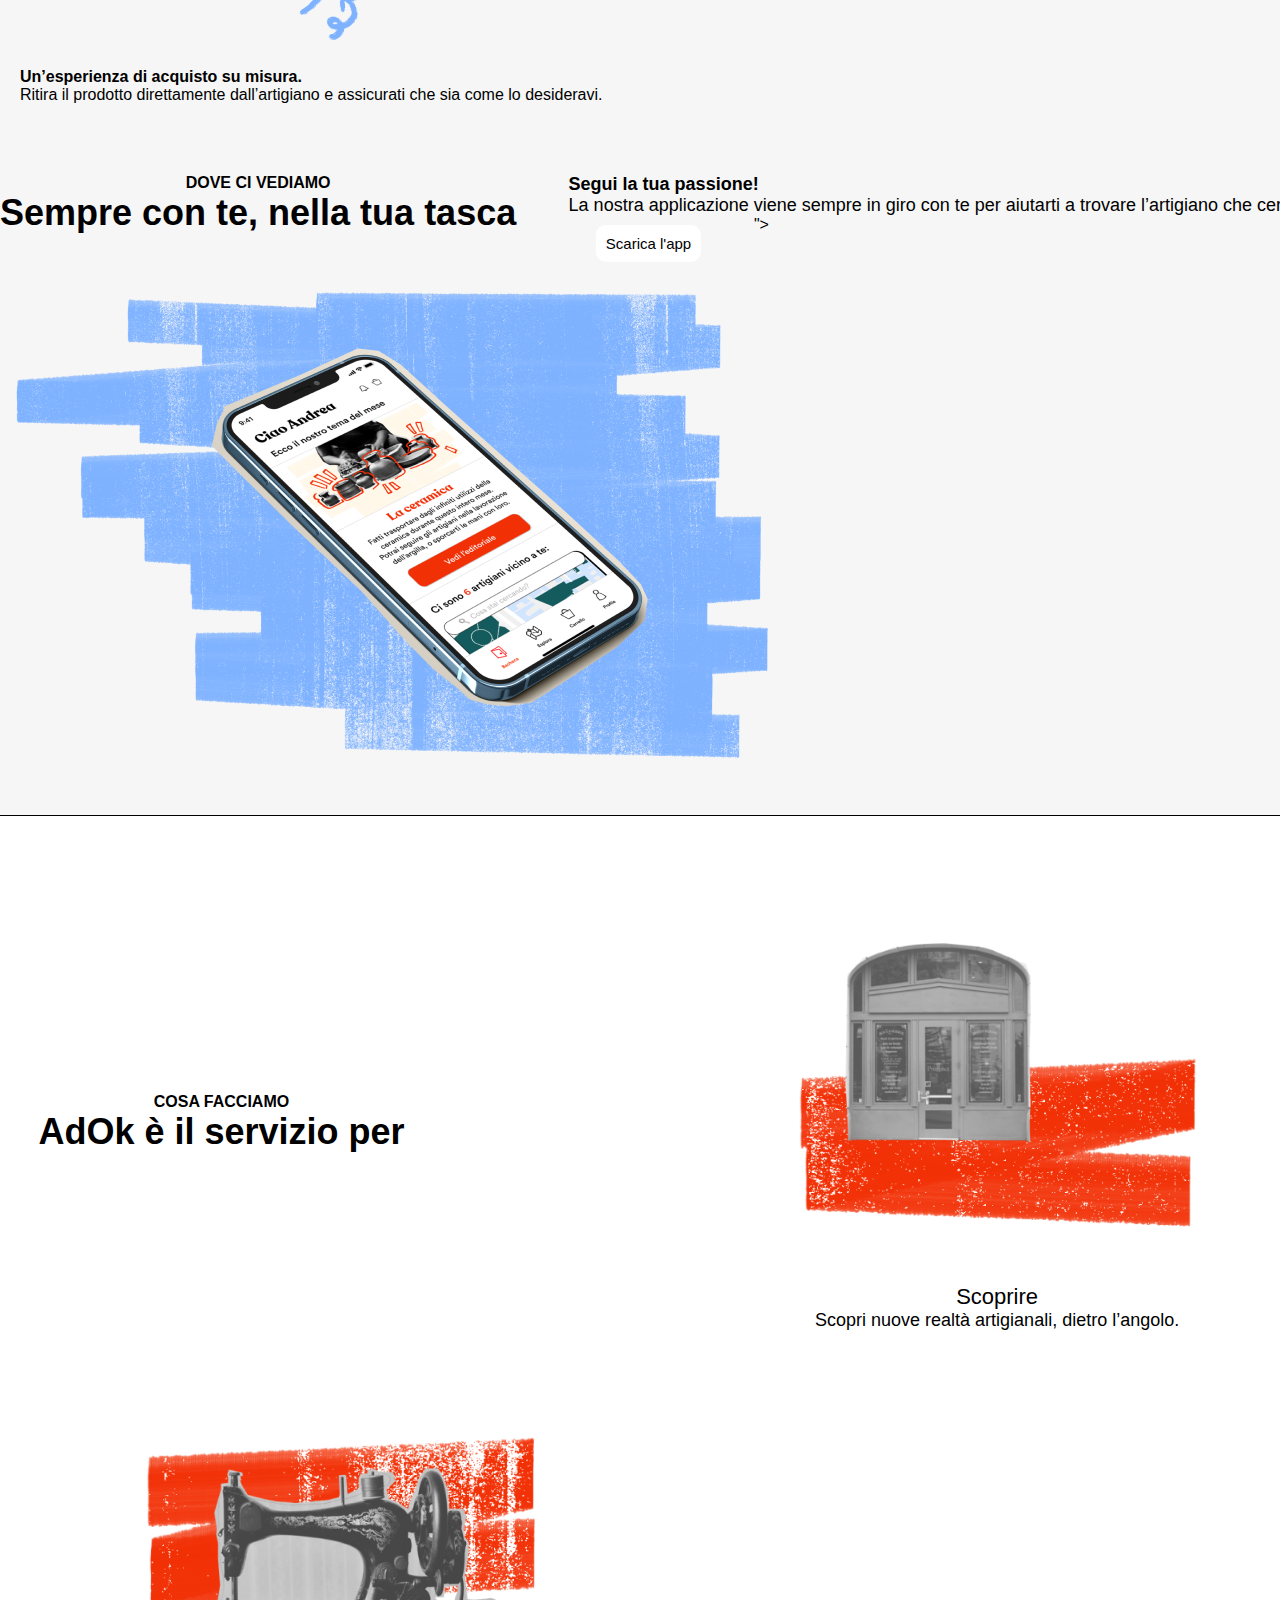
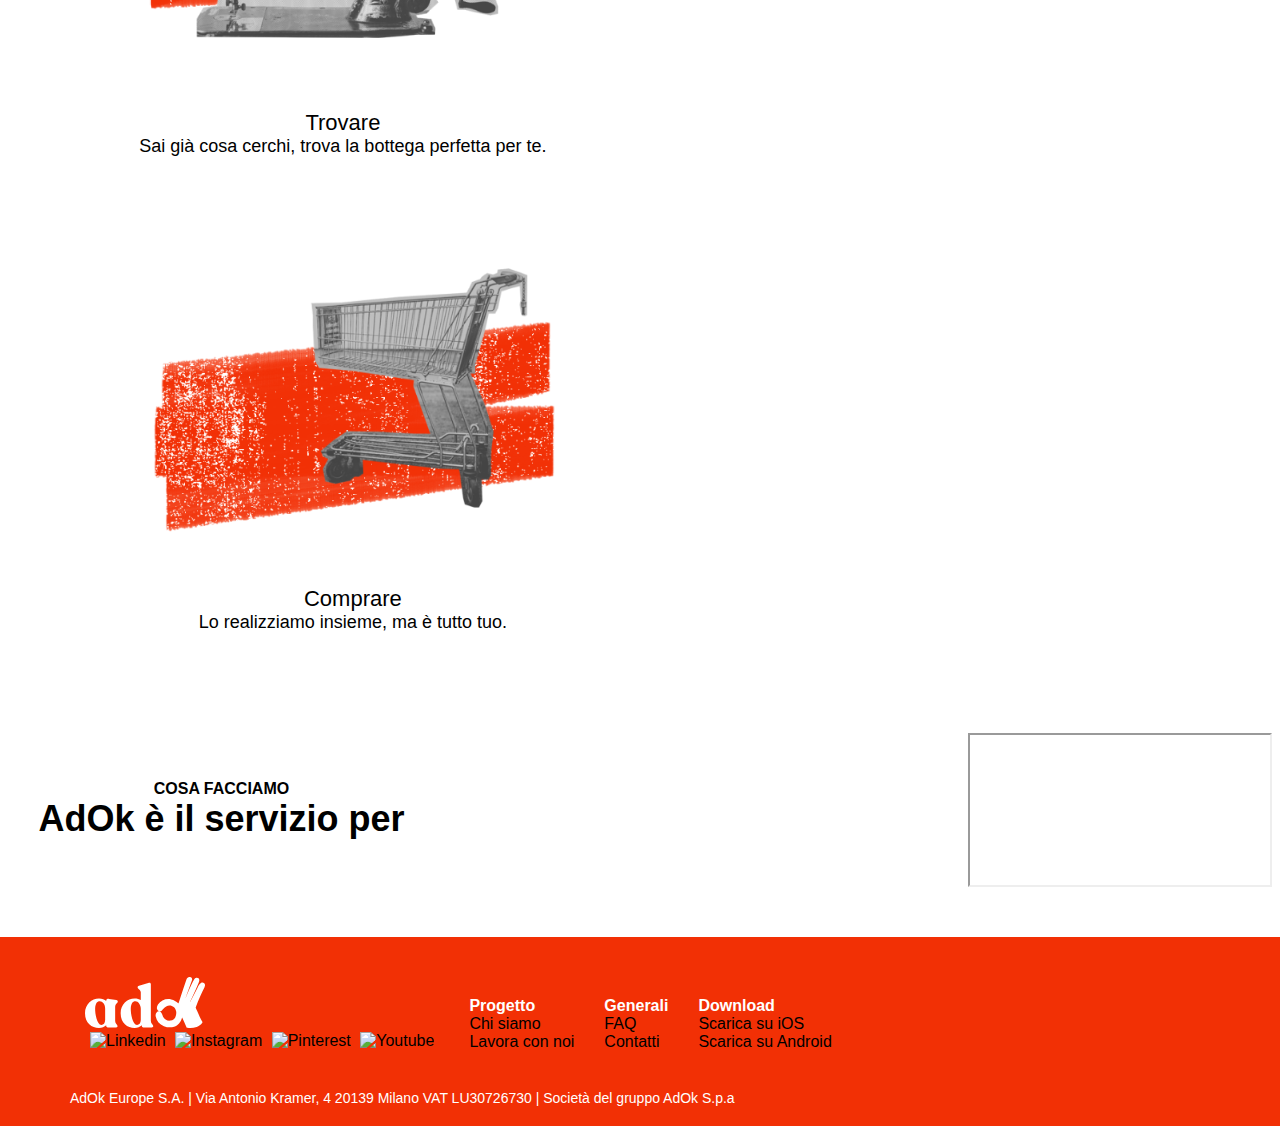
==== commit 43d8f093: "13/06 prova 6" ====
--- a/index.html
+++ b/index.html
@@ -22,13 +22,13 @@
 
     <section id="nav-bar">
       <nav class="navbar py-0 navbar-expand-md navbar-light">
-      <div class="container-fluid">
+      <div class="container-fluid navbar-background">
 
         <a class="navbar-brand" href="index.html">
          <img src="images/logo.svg" class="logo">
        </a>
 
-        <label class="navbar-toggler collapsed" type="button" data-bs-toggle="collapse" data-bs-target="#navbarText">
+        <label class="navbar-toggler collapsed btn btn-outline-light" data-bs-toggle="collapse" data-bs-target="#navbarText">
           <img src="images/icona_filtri_blk.png" class="menu">
         </label>
 
@@ -62,14 +62,13 @@
 
 
 <section id="banner">
-
   <div class="container">
     <div class="row">
         <div class="col-lg-6">
           <p class="claim">Scopri il luogo digitale in cui gli <span style="font-family: Recoleta Alt Bold;">artigiani</span> del <br> territorio incontrano <br>le <span style="font-family: Recoleta Alt Bold;">nuove generazioni</span></p>
           <div>
-            <a href="#function-artigiano"><button type="button" class="btn-action">Sei un artigiano?</button></a>
-            <a href="#function-cliente"><button type="button" class="btn-action">Sei un cliente?</button></a>
+            <a href="#function-artigiano"><button type="button" class="btn btn-outline-dark btn-action position-relative">Sei un artigiano?<img src="images/icona_freccia_w.png" class="menu"></button></a>
+            <a href="#function-cliente"><button type="button" class="btn btn-outline-dark btn-action position-relative">Sei un cliente?<img src="images/icona_freccia_w.png" class="menu"></button></a>
           </div>
         </div>
 
@@ -77,8 +76,6 @@
             <lottie-player id="firstLottie" class="image-banner" src="https://assets1.lottiefiles.com/private_files/lf30_lfknvlnb.json" background="transparent"  speed="1" loop  autoplay>">
               </lottie-player>
           </div>
-
-
       </div>
     </div>
   </section>
@@ -135,7 +132,7 @@
     <div class="container" style="position: relative; width: 50%;">
       <lottie-player id="firstLottie" class="effect" style="width: 80%; height: auto; transform: translate(-110%, 0%);" src="https://assets1.lottiefiles.com/private_files/lf30_mcsi7hui.json" background="transparent"  speed="1" loop  autoplay>">
     </lottie-player>
-      <button type="button" class="btn-function-a">Entra in AdOk</button>
+      <button type="button" class="btn btn-outline-dark btn-function">Entra in AdOk</button>
     </div>
   </div>
   <div class="col-lg-6" >
@@ -202,7 +199,7 @@
         in giro con te per aiutarti a trovare
         l’artigiano che cerchi.</p>
 <div class="container" style="position: relative; width: 50%;">
-  <button type="button" class="btn-function">Scarica l'app</button>
+  <button type="button" class="btn btn-outline-dark btn-function-a">Scarica l'app</button>
   <lottie-player id="firstLottie" class="effect" style="width: 80%; height: auto; transform: translate(-110%, 200%);" src="https://assets1.lottiefiles.com/private_files/lf30_hqrmxyw1.json" background="transparent"  speed="1" loop  autoplay>">
 </lottie-player>
 </div>
--- a/style.css
+++ b/style.css
@@ -135,20 +135,12 @@
 button{
   border: 0;
   padding: 10px 10px;
-  outline: 1px solid black;
   background-color: white;
   border-radius: 10px;
   cursor: pointer;
-  font-family: 'Circular Std Light', sans-serif;
   font-size: 15px;
-  display: inline;
+  display: inline-block;
   z-index: 10;
-  -webkit-appearance: none !important;
-}
-
-button:hover{
-  color: white;
-  background-color: black;
   -webkit-appearance: none !important;
 }
 
@@ -228,11 +220,10 @@
 }
 
 
-
 .bg{
   position: relative;
   text-align: center;
-  width: 100%;
+  width: 1100%;
   z-index: 0;
   display: inline-block;
   display: flex;
@@ -264,7 +255,6 @@
   display: inline-block;
   position: relative;
   -webkit-appearance: none;
-  opacity: 1;
 }
 
 .button-icon{
@@ -273,6 +263,52 @@
 }
 
 
+.btn-outline-dark{
+  display: inline-block;
+  background-color: white;
+  border-color: black;
+  color: black;
+}
+
+
+.btn{
+  cursor: pointer;
+  display: inline-block;
+  font-size: 15px;
+  margin-bottom: 20px;
+  margin-top: 20px;
+  margin-right: 20px;
+  text-align: center;
+  -webkit-user-select: none;
+  -ms-user-select: none;
+  user-select: none;
+  vertical-align: middle;
+}
+
+
+.btn-action{
+  width: 160px;
+  display: inline-block;
+  transition: width 0.5s;
+  -webkit-appearance: none;
+}
+
+.btn-action:hover{
+  width: 170px;
+  justify-content: space-between;
+  -webkit-appearance: none;
+}
+
+
+.btn-action img{
+  width: 15px;
+  display: none;
+  margin-left: 10px;
+}
+
+.btn-action:hover img{
+  display: inline-block;
+}
 
 
 /*---------------function-section--------------*/
@@ -334,20 +370,20 @@
 }
 
 .btn-function{
-  margin-right: 20px;
-  margin-top: 10px;
   position: absolute;
-  transform: translate(-150%);
+  transform: translate(-137%, -250%);
   -webkit-appearance: none;
 }
 
 .btn-function-a{
-  transform: translate(-140%, -210%);
+  position: absolute;
+  transform: translate(-150%, -30%);
   -webkit-appearance: none;
 }
 
 .effect{
   margin: auto;
+  width: 100%;
   z-index: -10;
 }
 
@@ -419,24 +455,6 @@
 }
 
 /*---------------??-section--------------*/
-
-.btn-action{
-  width: 150px;
-  background-color: white;
-  margin-bottom: 20px;
-  margin-top: 20px;
-  margin-right: 20px;
-  font-family: 'Circular Std Light', sans-serif;
-  font-size: 15px;
-  display: inline-block;
-  -webkit-appearance: none;
-}
-
-.btn-action:hover{
-  width: 150px;
-  justify-content: space-between;
-  -webkit-appearance: none;
-}
 
 
 .col-md-4{
@@ -571,7 +589,7 @@
 
 
   .mappa-image{
-    width: 70%;
+    width: 80%;
     position: relative;
     text-align: left;
     z-index: 10;
@@ -755,6 +773,14 @@
 
 @media screen and (max-width:767px) {
 
+  p{
+    font-size: 16px;
+  }
+
+  .btn{
+    font-size: 13px;
+  }
+
   #nav-bar {
       position: sticky;
       top: 0;
@@ -762,7 +788,6 @@
       outline: 1px solid black;
       width: 100vw;
       overflow: hidden;
-
   }
 
 
@@ -773,7 +798,7 @@
     padding-right: 25vw;
     padding-top: 12vh;
     background: url("images/nav_bg.png");
-    background-size: cover;
+    background-size: 50vh;
     background-attachment: fixed;
     background-repeat: no-repeat;
     background-position: center;
@@ -814,7 +839,7 @@
     background-attachment: fixed;
     background-origin: content-box;
     background-repeat: no-repeat;
-    background-position: center;
+    background-size: cover;
   }
 
 .btn-action{
@@ -846,6 +871,10 @@
     font-size: 32px;
   }
 
+  .claim-2{
+    font-size:30px;
+  }
+
   #firstLottie{
     align-items: center;
   }
@@ -919,8 +948,9 @@
 
   @media screen and (max-width:380px){
   .claim{
+
     top: 0px;
-    font-size: 26px;
+    font-size: 24px;
   }
   }
 
--- a/style.css
+++ b/style.css
@@ -135,20 +135,12 @@
 button{
   border: 0;
   padding: 10px 10px;
-  outline: 1px solid black;
   background-color: white;
   border-radius: 10px;
   cursor: pointer;
-  font-family: 'Circular Std Light', sans-serif;
   font-size: 15px;
-  display: inline;
+  display: inline-block;
   z-index: 10;
-  -webkit-appearance: none !important;
-}
-
-button:hover{
-  color: white;
-  background-color: black;
   -webkit-appearance: none !important;
 }
 
@@ -228,11 +220,10 @@
 }
 
 
-
 .bg{
   position: relative;
   text-align: center;
-  width: 100%;
+  width: 1100%;
   z-index: 0;
   display: inline-block;
   display: flex;
@@ -264,7 +255,6 @@
   display: inline-block;
   position: relative;
   -webkit-appearance: none;
-  opacity: 1;
 }
 
 .button-icon{
@@ -273,6 +263,52 @@
 }
 
 
+.btn-outline-dark{
+  display: inline-block;
+  background-color: white;
+  border-color: black;
+  color: black;
+}
+
+
+.btn{
+  cursor: pointer;
+  display: inline-block;
+  font-size: 15px;
+  margin-bottom: 20px;
+  margin-top: 20px;
+  margin-right: 20px;
+  text-align: center;
+  -webkit-user-select: none;
+  -ms-user-select: none;
+  user-select: none;
+  vertical-align: middle;
+}
+
+
+.btn-action{
+  width: 160px;
+  display: inline-block;
+  transition: width 0.5s;
+  -webkit-appearance: none;
+}
+
+.btn-action:hover{
+  width: 170px;
+  justify-content: space-between;
+  -webkit-appearance: none;
+}
+
+
+.btn-action img{
+  width: 15px;
+  display: none;
+  margin-left: 10px;
+}
+
+.btn-action:hover img{
+  display: inline-block;
+}
 
 
 /*---------------function-section--------------*/
@@ -334,20 +370,20 @@
 }
 
 .btn-function{
-  margin-right: 20px;
-  margin-top: 10px;
   position: absolute;
-  transform: translate(-150%);
+  transform: translate(-137%, -250%);
   -webkit-appearance: none;
 }
 
 .btn-function-a{
-  transform: translate(-140%, -210%);
+  position: absolute;
+  transform: translate(-150%, -30%);
   -webkit-appearance: none;
 }
 
 .effect{
   margin: auto;
+  width: 100%;
   z-index: -10;
 }
 
@@ -419,24 +455,6 @@
 }
 
 /*---------------??-section--------------*/
-
-.btn-action{
-  width: 150px;
-  background-color: white;
-  margin-bottom: 20px;
-  margin-top: 20px;
-  margin-right: 20px;
-  font-family: 'Circular Std Light', sans-serif;
-  font-size: 15px;
-  display: inline-block;
-  -webkit-appearance: none;
-}
-
-.btn-action:hover{
-  width: 150px;
-  justify-content: space-between;
-  -webkit-appearance: none;
-}
 
 
 .col-md-4{
@@ -571,7 +589,7 @@
 
 
   .mappa-image{
-    width: 70%;
+    width: 80%;
     position: relative;
     text-align: left;
     z-index: 10;
@@ -755,6 +773,14 @@
 
 @media screen and (max-width:767px) {
 
+  p{
+    font-size: 16px;
+  }
+
+  .btn{
+    font-size: 13px;
+  }
+
   #nav-bar {
       position: sticky;
       top: 0;
@@ -762,7 +788,6 @@
       outline: 1px solid black;
       width: 100vw;
       overflow: hidden;
-
   }
 
 
@@ -773,7 +798,7 @@
     padding-right: 25vw;
     padding-top: 12vh;
     background: url("images/nav_bg.png");
-    background-size: cover;
+    background-size: 50vh;
     background-attachment: fixed;
     background-repeat: no-repeat;
     background-position: center;
@@ -814,7 +839,7 @@
     background-attachment: fixed;
     background-origin: content-box;
     background-repeat: no-repeat;
-    background-position: center;
+    background-size: cover;
   }
 
 .btn-action{
@@ -846,6 +871,10 @@
     font-size: 32px;
   }
 
+  .claim-2{
+    font-size:30px;
+  }
+
   #firstLottie{
     align-items: center;
   }
@@ -919,8 +948,9 @@
 
   @media screen and (max-width:380px){
   .claim{
+
     top: 0px;
-    font-size: 26px;
+    font-size: 24px;
   }
   }
 
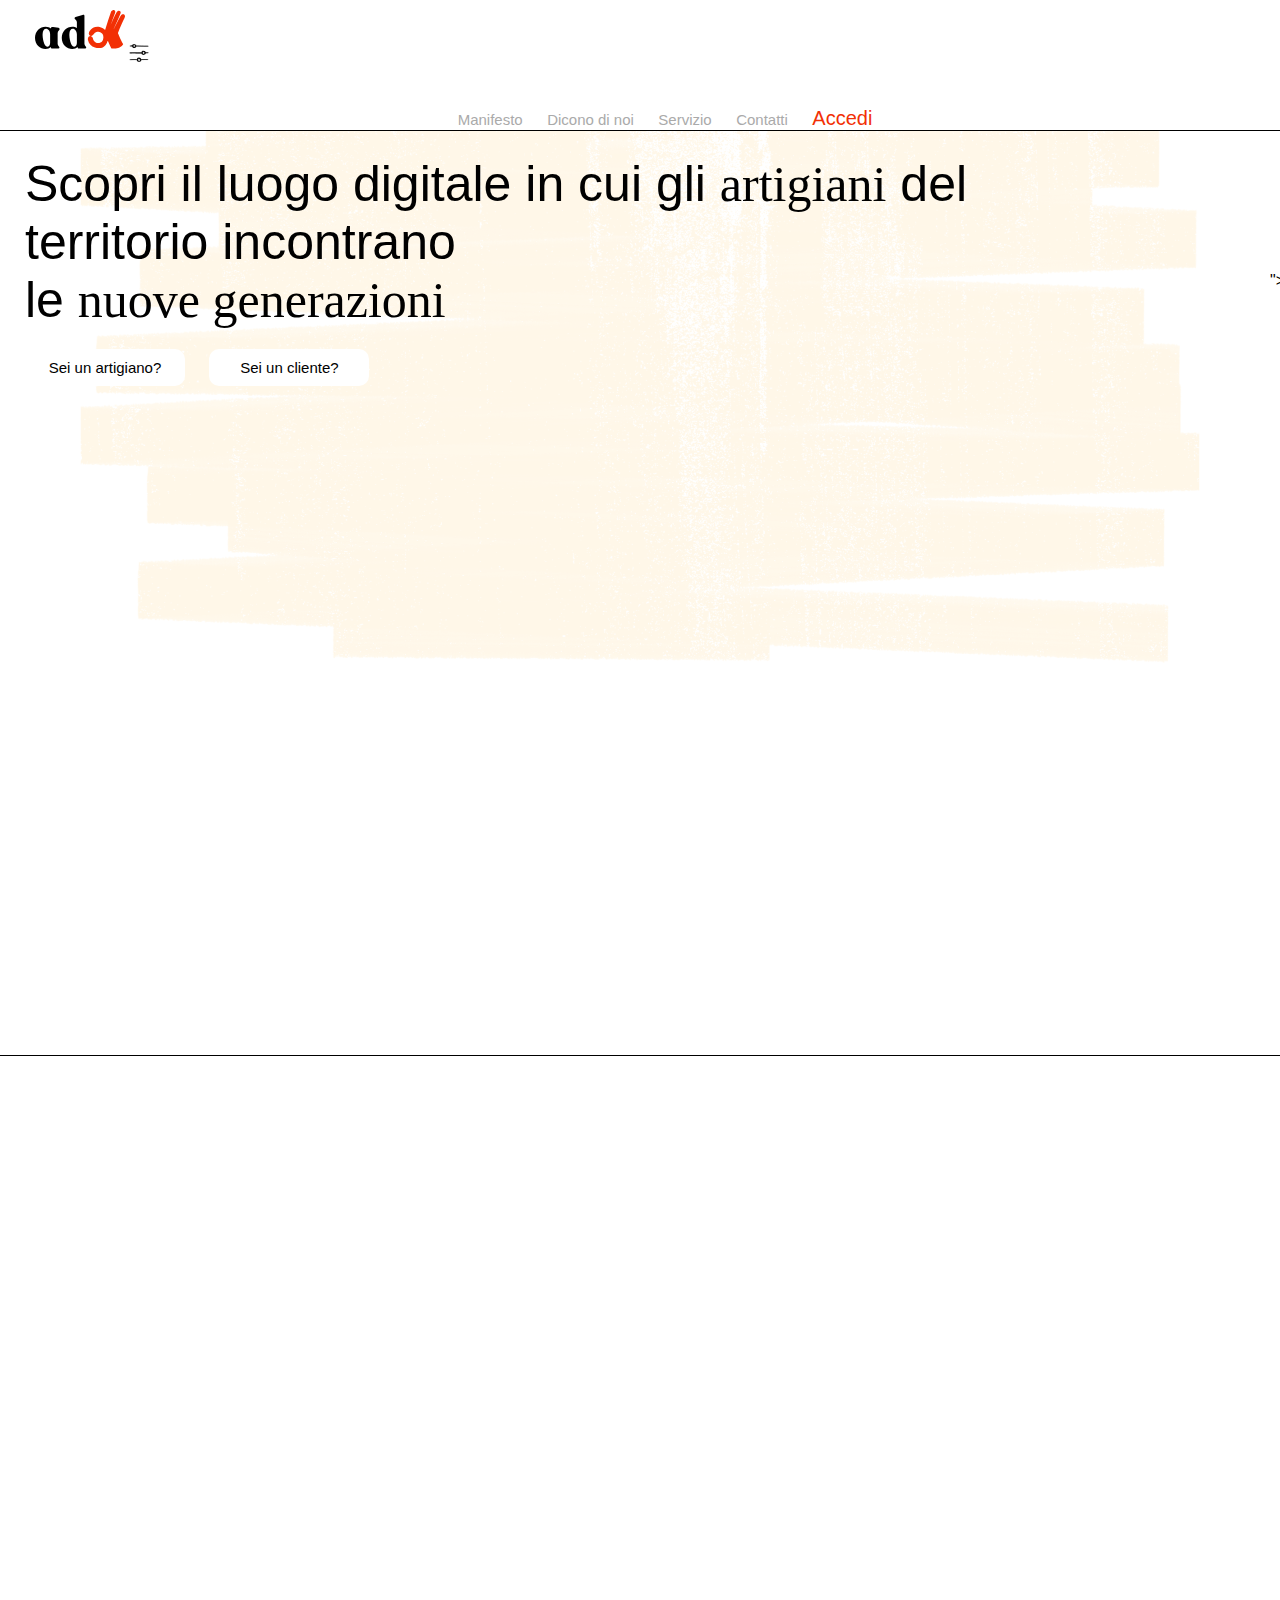
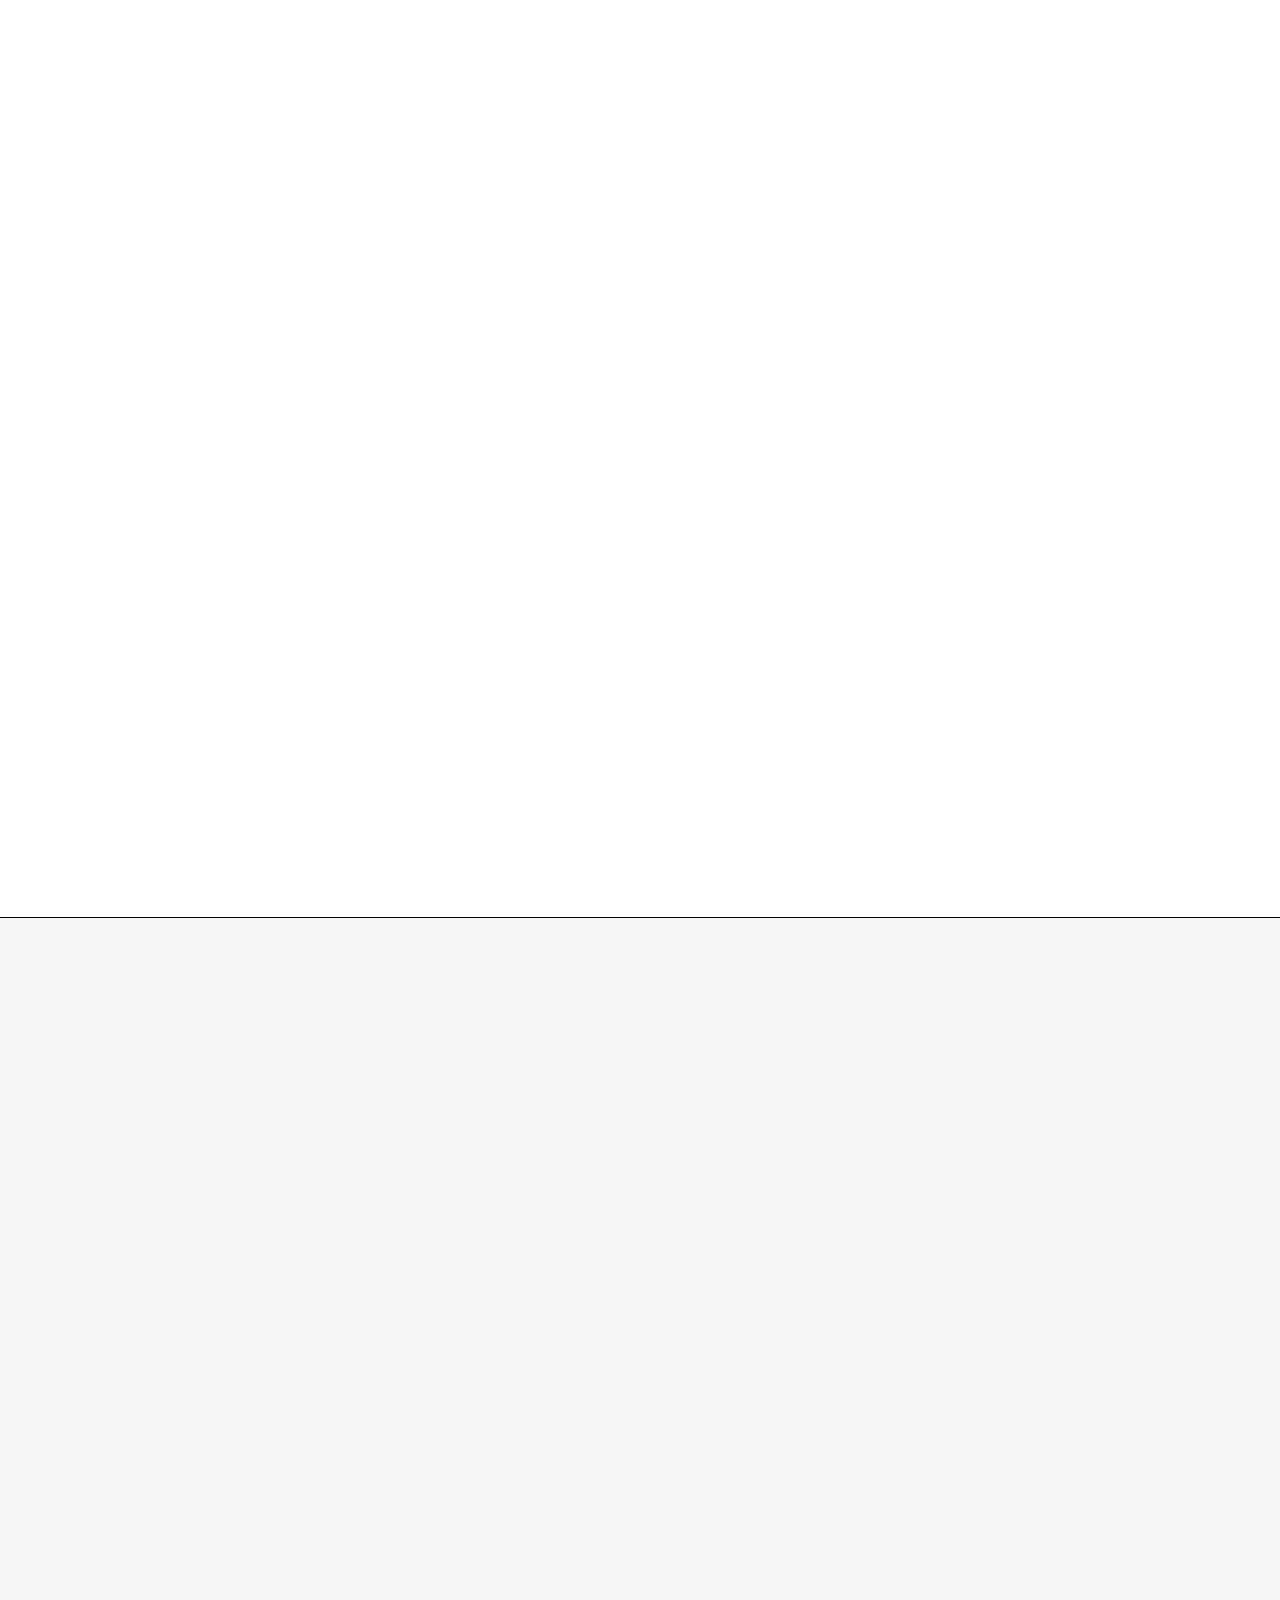
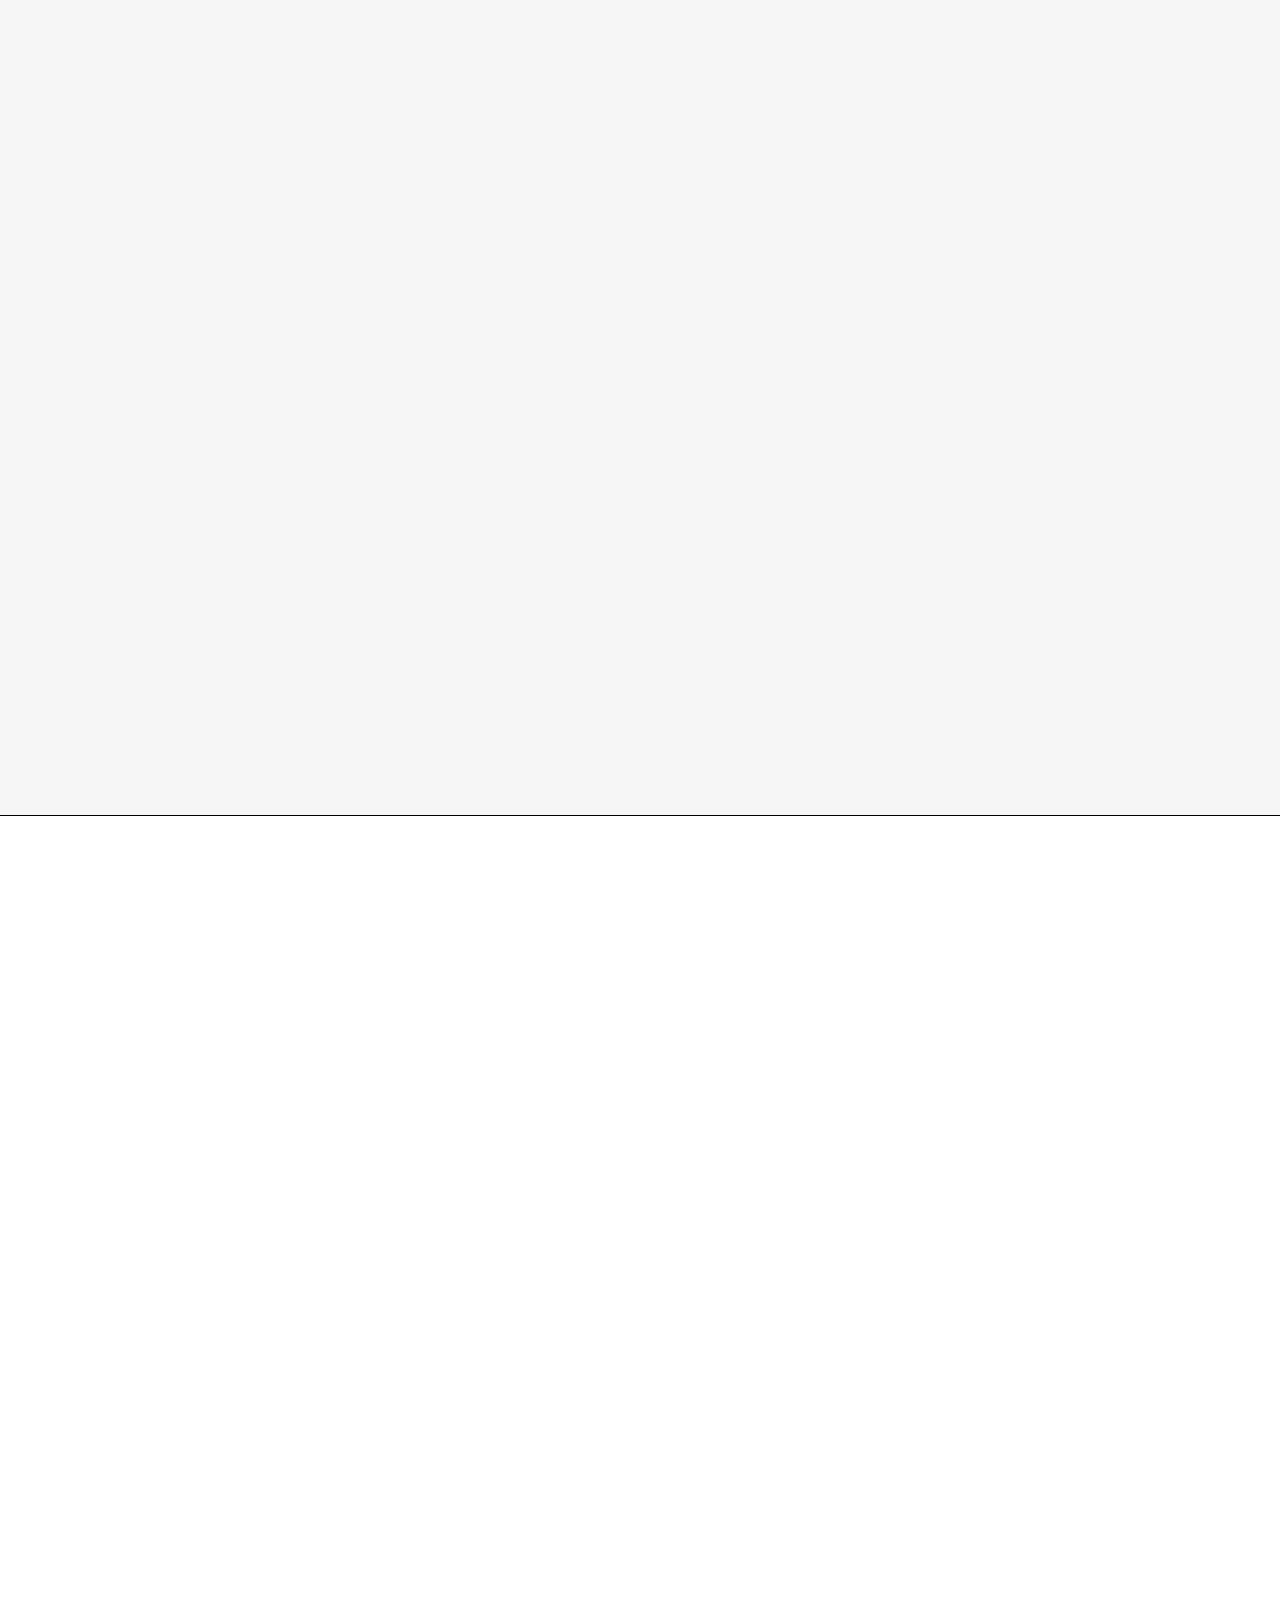
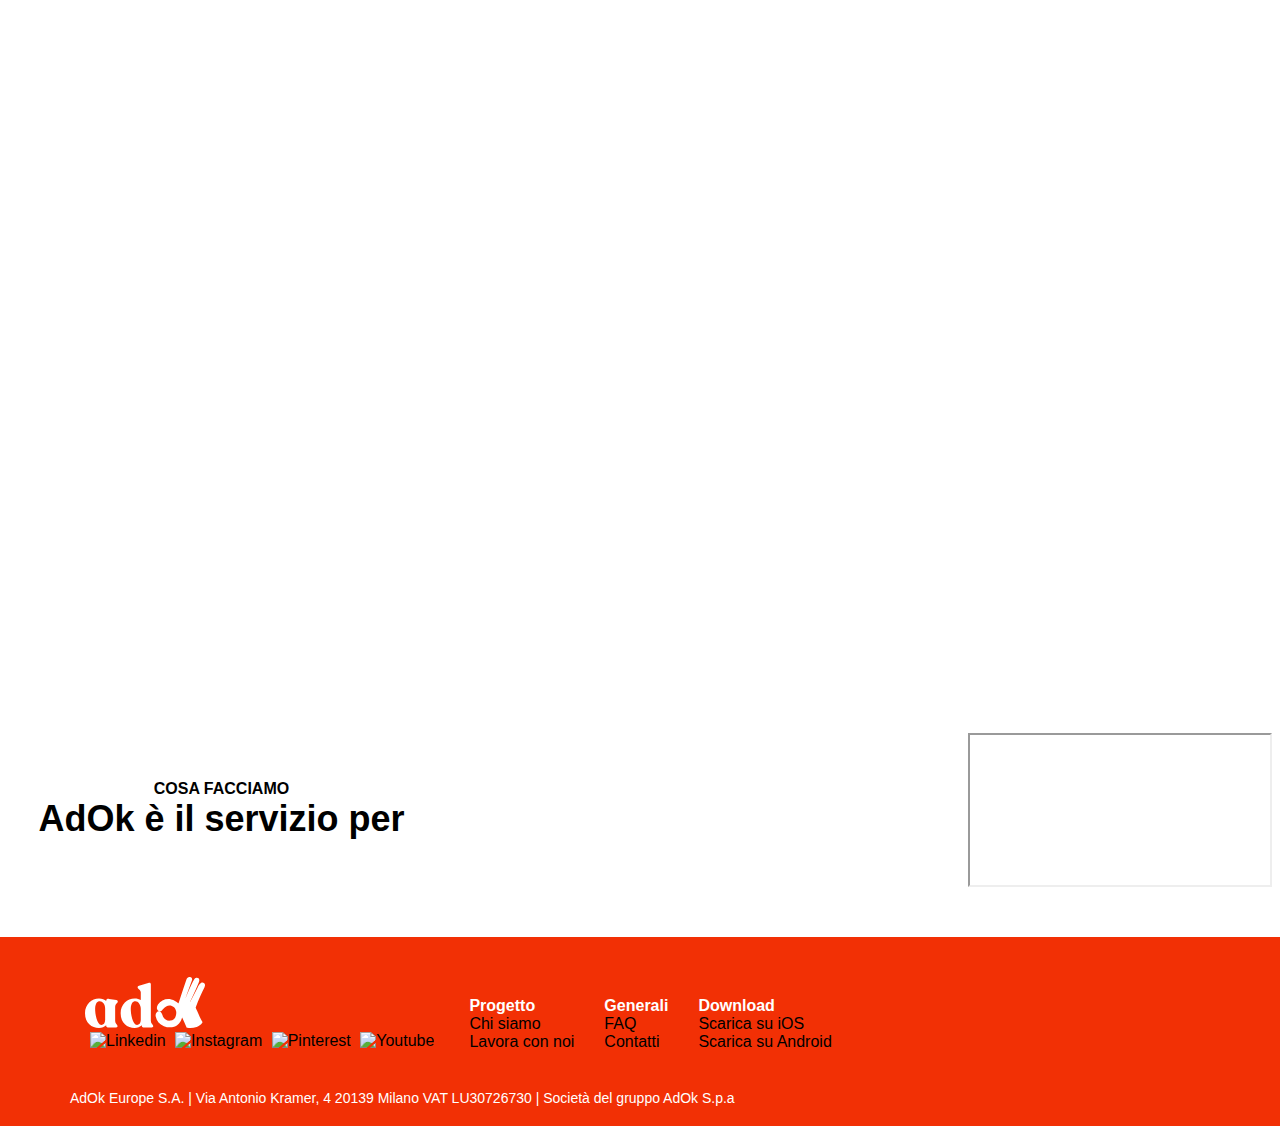
==== commit 4fa89ffb: "14/06" ====
--- a/index.html
+++ b/index.html
@@ -7,7 +7,7 @@
     <link href="https://cdn.jsdelivr.net/npm/bootstrap@5.2.0-beta1/dist/css/bootstrap.min.css"
     rel="stylesheet" integrity="sha384-0evHe/X+R7YkIZDRvuzKMRqM+OrBnVFBL6DOitfPri4tjfHxaWutUpFmBp4vmVor" crossorigin="anonymous">
     <link rel="stylesheet" href="style.css">
-    <link href="http://fonts.cdnfonts.com/css/circular-std" rel="stylesheet" href="style.css">
+    <link href="https://unpkg.com/aos@2.3.1/dist/aos.css" rel="stylesheet">
 
   </head>
 
@@ -16,7 +16,7 @@
 
     <div class="top">
       <span id="btn-back-to-top">
-      <i> <img src="images/freccia_up.png" class="menu" style="cursor: pointer;"> </i> </span>
+      <i><img src="images/freccia_up.png" class="menu" style="cursor: pointer;"> </i> </span>
     </div>
 
 
@@ -72,7 +72,7 @@
           </div>
         </div>
 
-          <div class="col-lg-6">
+          <div class="col-lg-6" >
             <lottie-player id="firstLottie" class="image-banner" src="https://assets1.lottiefiles.com/private_files/lf30_lfknvlnb.json" background="transparent"  speed="1" loop  autoplay>">
               </lottie-player>
           </div>
@@ -81,7 +81,7 @@
   </section>
 
 
-<section id="function-artigiano">
+<section id="function-artigiano" data-aos="fade-right" data-aos-duration="1000">
   <div class="container">
     <div class="row">
   <div class="col-md-12" style="text-align: center;">
@@ -90,7 +90,8 @@
     <p class="claim-4">Metti in vendita prodotti e organizza esperienze tramite ad AdOk, creato su misura per te</p>
   </div>
 
-  <div class="col-lg-6" >
+
+  <div class="col-lg-6">
     <lottie-player id="firstLottie" class="image-function" src="https://assets9.lottiefiles.com/private_files/lf30_lqrmtzov.json" background="transparent"  speed="1" loop  autoplay>">
       </lottie-player>
   </div>
@@ -145,7 +146,7 @@
 
 
 <section id="function-cliente">
-  <div class="container">
+  <div class="container" data-aos="fade-right" data-aos-duration="1000">
     <div class="row">
   <div class="col-md-12" style="text-align: center;">
     <h1 class="claim-3">LA NOSTRA PROPOSTA PER I CLIENTI</h1>
@@ -177,7 +178,7 @@
     </div>
   </div>
 
-  <div class="col-lg-6" style="order: 1;">
+  <div class="col-lg-6" style="order: 1;" >
     <lottie-player id="firstLottie" class="image-function" src="https://assets10.lottiefiles.com/private_files/lf30_5uqwlwh2.json" background="transparent"  speed="1" loop  autoplay>">
       </lottie-player>
   </div>
@@ -216,7 +217,7 @@
 
 
 
-<section id="services">
+<section id="services" data-aos="fade-up" data-aos-duration="500">
   <div class="container">
     <div class="row">
       <div class="col-md-12" style="text-align: center;">
@@ -310,6 +311,7 @@
 </section>
 
 
+    <script src="https://unpkg.com/aos@2.3.1/dist/aos.js"></script>
     <script src="https://unpkg.com/@lottiefiles/lottie-player@latest/dist/lottie-player.js"></script>
     <script src="script.js"></script>
     <script src="https://cdn.jsdelivr.net/npm/@popperjs/core@2.11.5/dist/umd/popper.min.js" integrity="sha384-Xe+8cL9oJa6tN/veChSP7q+mnSPaj5Bcu9mPX5F5xIGE0DVittaqT5lorf0EI7Vk" crossorigin="anonymous"></script>
--- a/style.css
+++ b/style.css
@@ -3,6 +3,11 @@
   padding: 0;
   font-family: 'Circular Std Light', sans-serif;
   cursor: url("images/x.png"), auto;
+}
+
+html, body{
+  max-width: 100%;
+  overflow-x: hidden;
 }
 
 
@@ -33,55 +38,15 @@
 
 /*---------------font-section--------------*/
 
-@import url('http://fonts.cdnfonts.com/css/circular-std');
+
 @font-face {
-    font-family: 'Circular Std';
-    font-style: normal;
-    font-weight: 450;
-    src: local('Circular Std'), url('https://fonts.cdnfonts.com/s/15011/CircularStd-Book.woff') format('woff');
-}
-@font-face {
-    font-family: 'Circular Std';
-    font-style: italic;
-    font-weight: 450;
-    src: local('Circular Std'), url('https://fonts.cdnfonts.com/s/15011/CircularStd-BookItalic.woff') format('woff');
-}
-@font-face {
-    font-family: 'Circular Std';
-    font-style: normal;
-    font-weight: 500;
-    src: local('Circular Std'), url('https://fonts.cdnfonts.com/s/15011/CircularStd-Medium.woff') format('woff');
-}
-@font-face {
-    font-family: 'Circular Std';
-    font-style: italic;
-    font-weight: 500;
-    src: local('Circular Std'), url('https://fonts.cdnfonts.com/s/15011/CircularStd-MediumItalic.woff') format('woff');
-}
-@font-face {
-    font-family: 'Circular Std';
-    font-style: normal;
-    font-weight: 700;
-    src: local('Circular Std'), url('https://fonts.cdnfonts.com/s/15011/CircularStd-Bold.woff') format('woff');
-}
-@font-face {
-    font-family: 'Circular Std';
-    font-style: italic;
-    font-weight: 700;
-    src: local('Circular Std'), url('https://fonts.cdnfonts.com/s/15011/CircularStd-BoldItalic.woff') format('woff');
-}
-@font-face {
-    font-family: 'Circular Std';
-    font-style: normal;
-    font-weight: 900;
-    src: local('Circular Std'), url('https://fonts.cdnfonts.com/s/15011/CircularStd-Black.woff') format('woff');
-}
-@font-face {
-    font-family: 'Circular Std';
-    font-style: italic;
-    font-weight: 900;
-    src: local('Circular Std'), url('https://fonts.cdnfonts.com/s/15011/CircularStd-BlackItalic.woff') format('woff');
-}
+  font-family: 'Circular Std Light';
+  src: url('font/CircularStd-Light.otf') format('woff2');
+  font-style: normal;
+  font-display: swap;
+}
+
+
 
 @font-face {
   font-family: 'Recoleta Alt Bold';
@@ -114,7 +79,6 @@
   background-position: center;
   display: block;
 }
-
 
 
 /*---------------cursor-section--------------*/
@@ -531,6 +495,7 @@
   margin-bottom: 50px;
 
 }
+
 
 .image-title{
   width: 250px;
@@ -588,18 +553,18 @@
   }
 
 
-  .mappa-image{
-    width: 80%;
-    position: relative;
-    text-align: left;
-    z-index: 10;
-  }
-
-  #team{
-      color: black;
-      margin-bottom: 100px;
-      padding-top: 40px;
-    }
+.mappa-image{
+  width: 80%;
+  position: relative;
+  text-align: left;
+  z-index: 10;
+}
+
+#team{
+    color: black;
+    margin-bottom: 100px;
+    padding-top: 40px;
+  }
 
 
 
@@ -779,6 +744,7 @@
 
   .btn{
     font-size: 13px;
+    display: inline-block;
   }
 
   #nav-bar {
@@ -798,7 +764,7 @@
     padding-right: 25vw;
     padding-top: 12vh;
     background: url("images/nav_bg.png");
-    background-size: 50vh;
+    background-size: cover;
     background-attachment: fixed;
     background-repeat: no-repeat;
     background-position: center;
@@ -811,7 +777,7 @@
     text-align: center;
     flex-direction: column;
     z-index: 100;
-    line-height: 10vh;
+    line-height: 8vh;
   }
 
 
@@ -829,13 +795,13 @@
 
   .nav-link:hover{
     color: #F23005;
-    text-decoration: line-through;
+    text-decoration: underline;
   }
 
 
   #banner{
-    background: url("images/bg_v.png");
-    background-size: cover;
+    background-image: url("images/bg_v.png");
+    background-size: contain;
     background-attachment: fixed;
     background-origin: content-box;
     background-repeat: no-repeat;
@@ -948,10 +914,16 @@
 
   @media screen and (max-width:380px){
   .claim{
-
     top: 0px;
-    font-size: 24px;
-  }
+    font-size: 23px;
+  }
+
+  .nav-link, .nav-accedi{
+    margin-top: 0px;
+    font-family: 'Circular Std Bold', sans-serif;
+    font-size: 23px;
+  }
+
   }
 
 
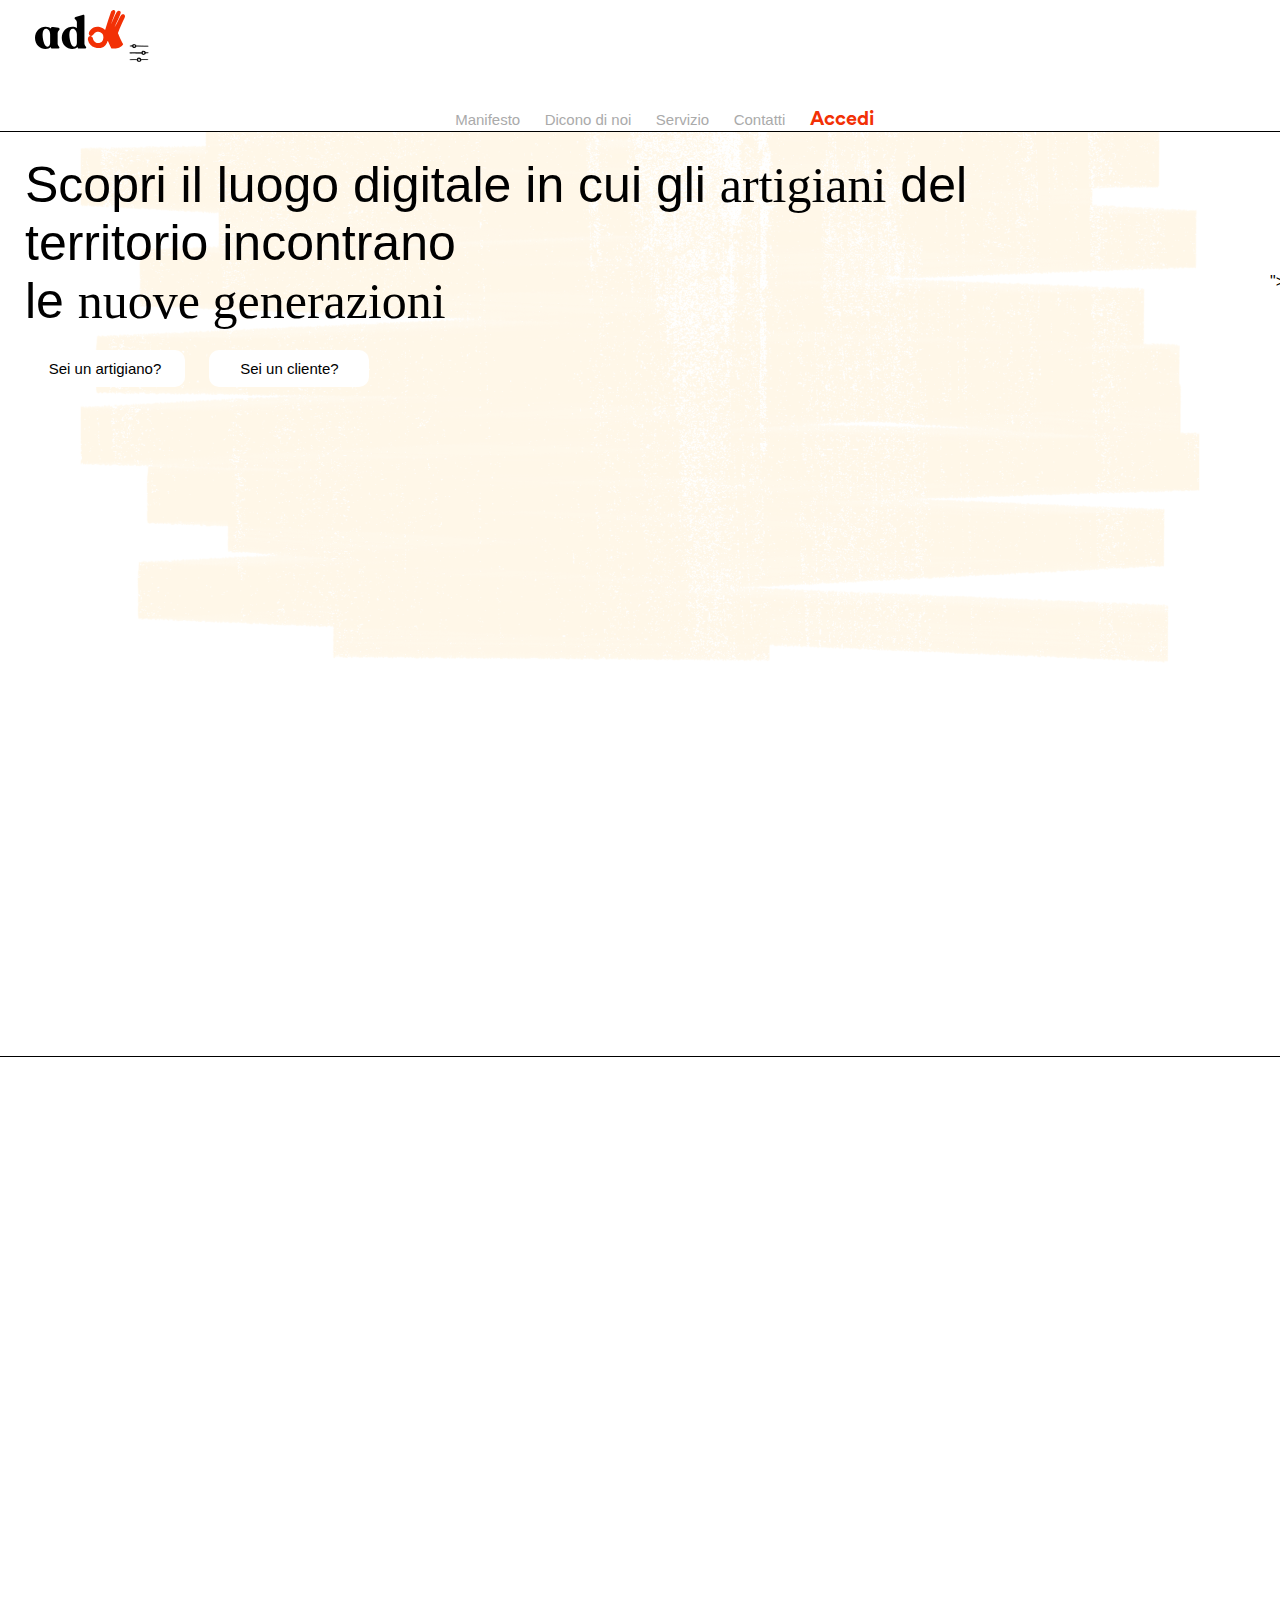
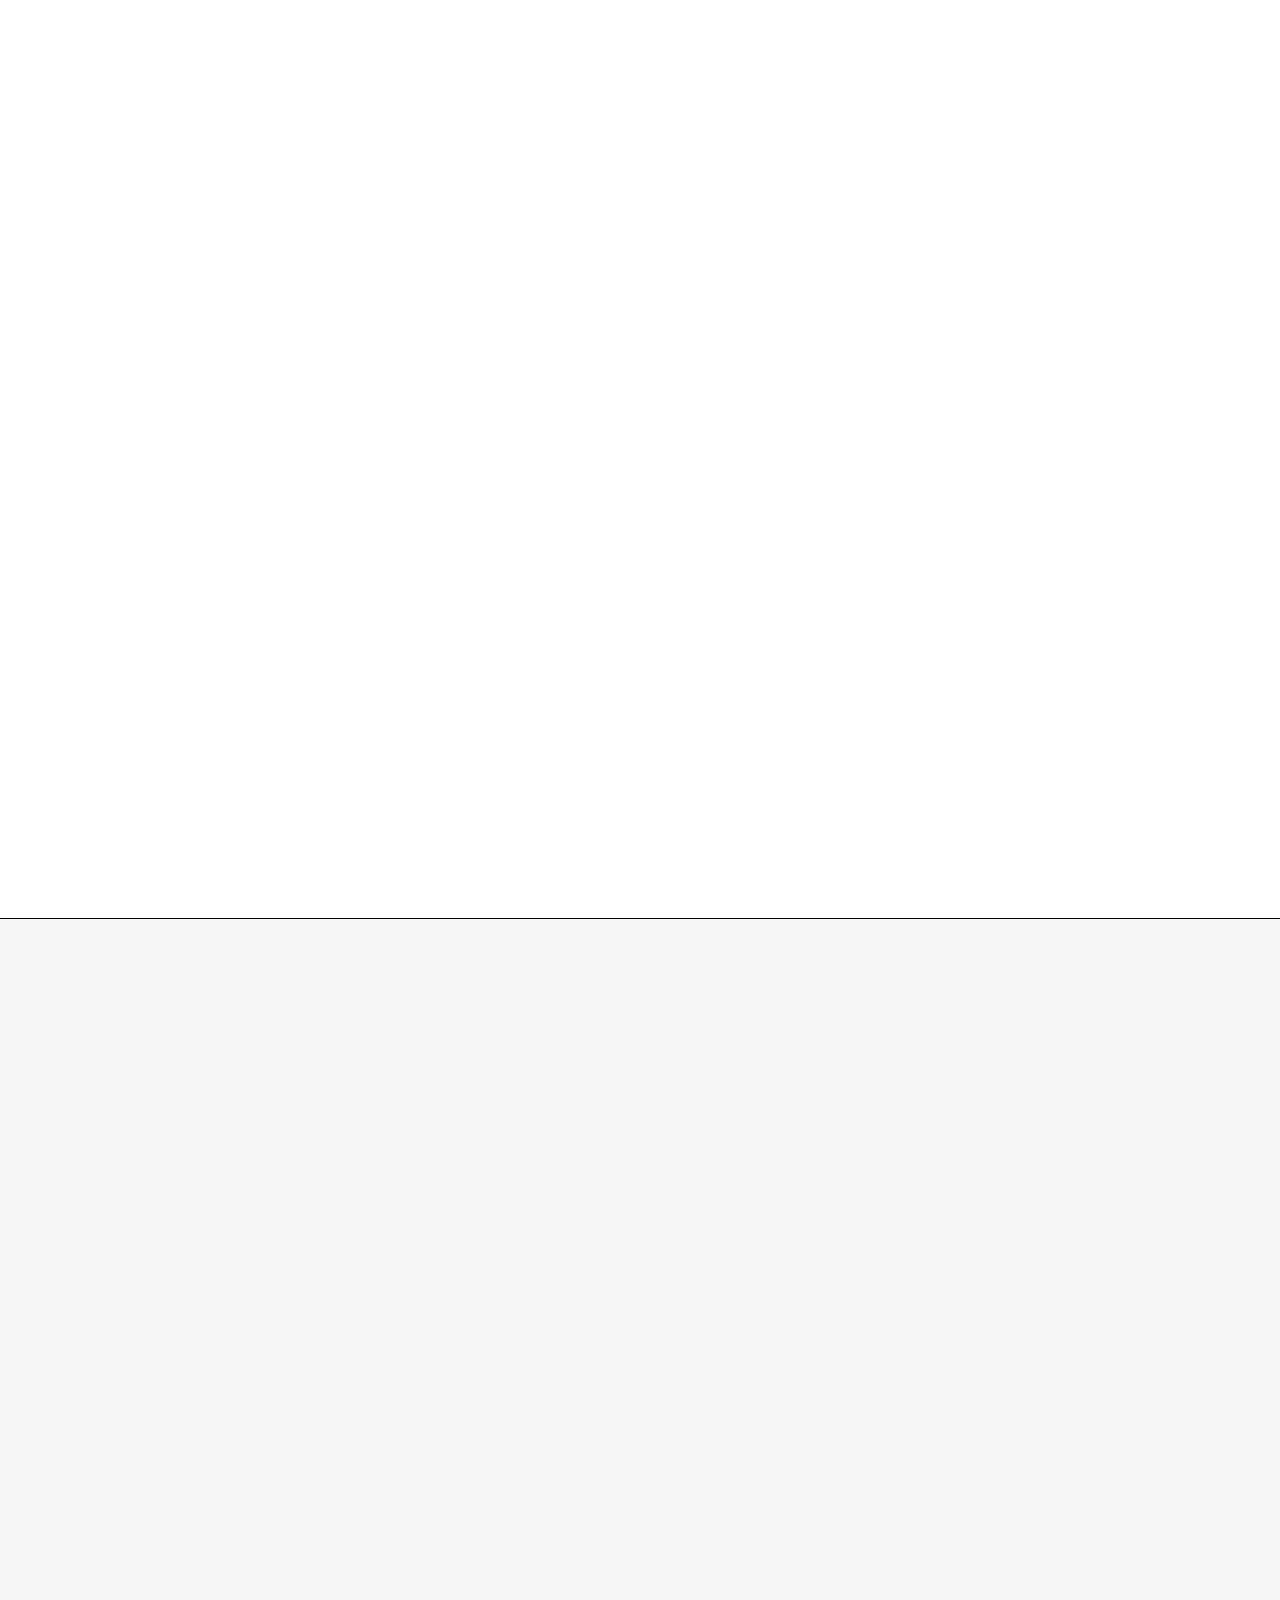
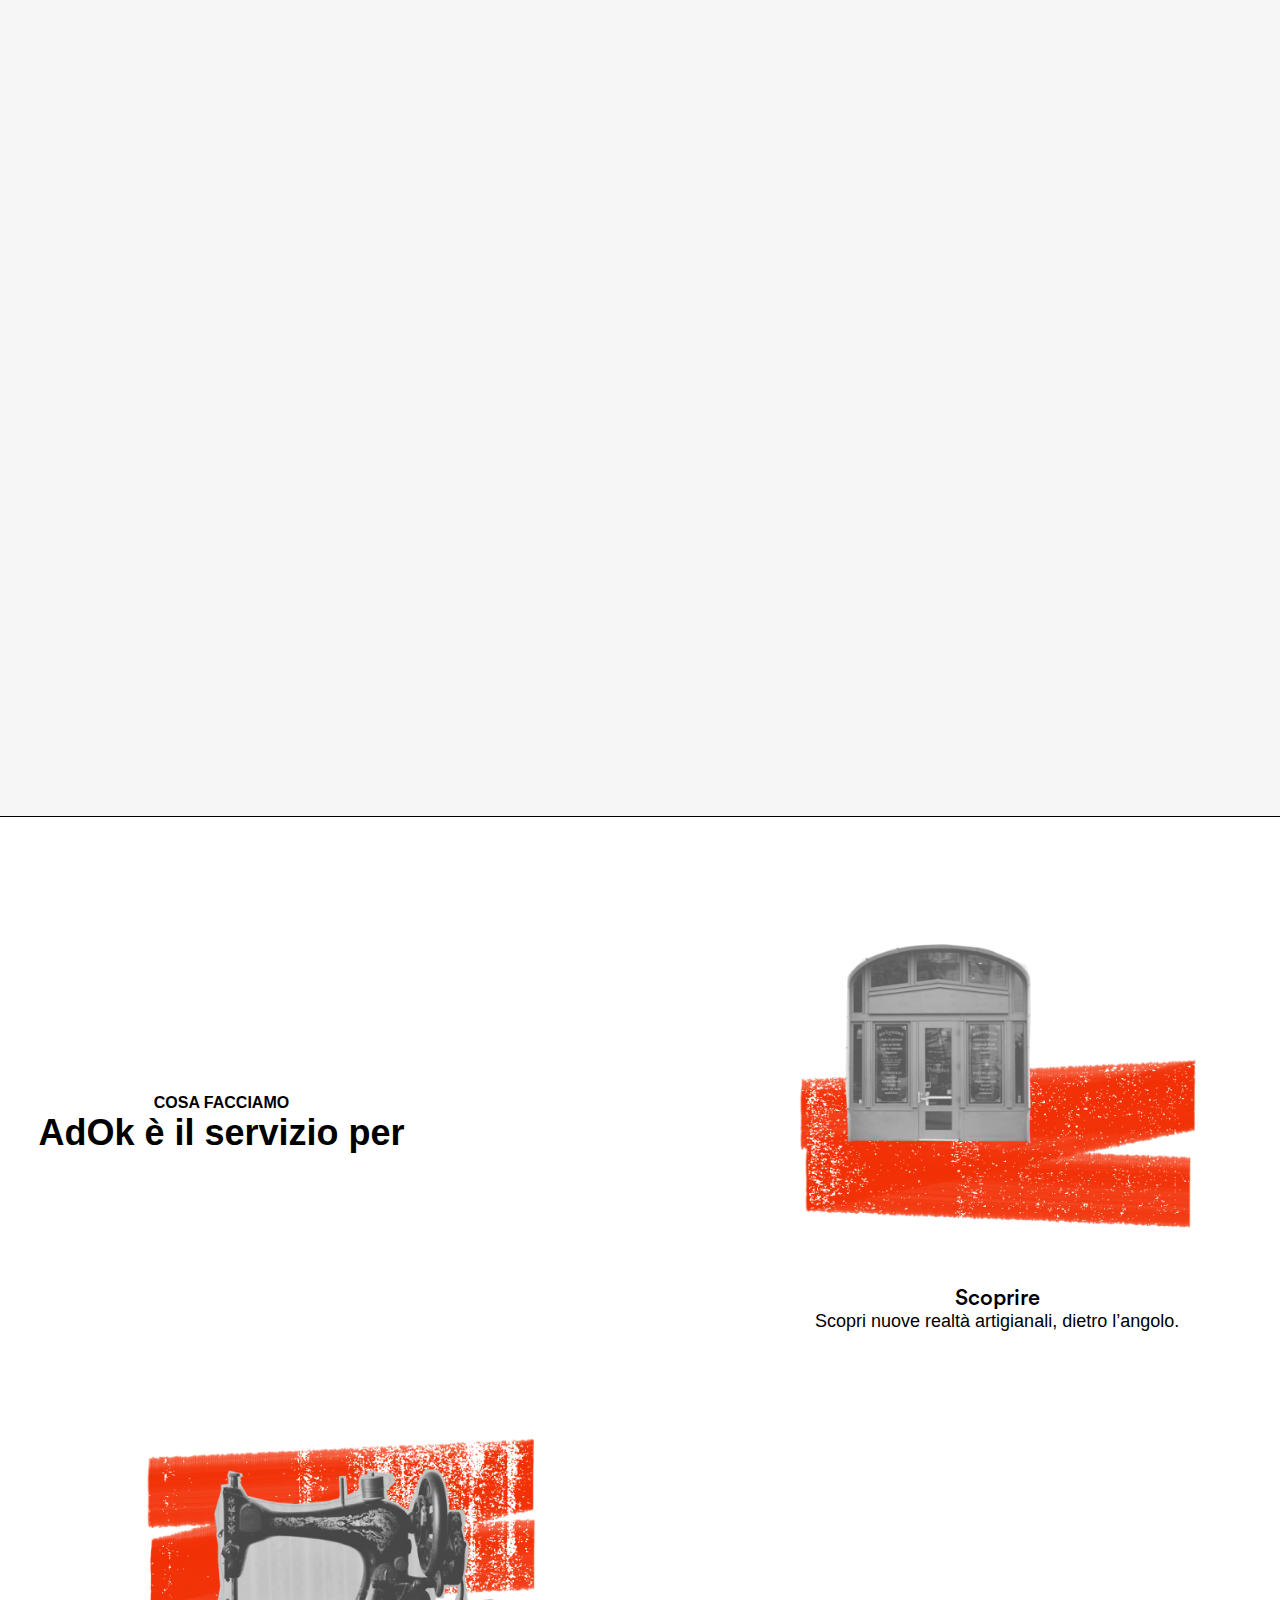
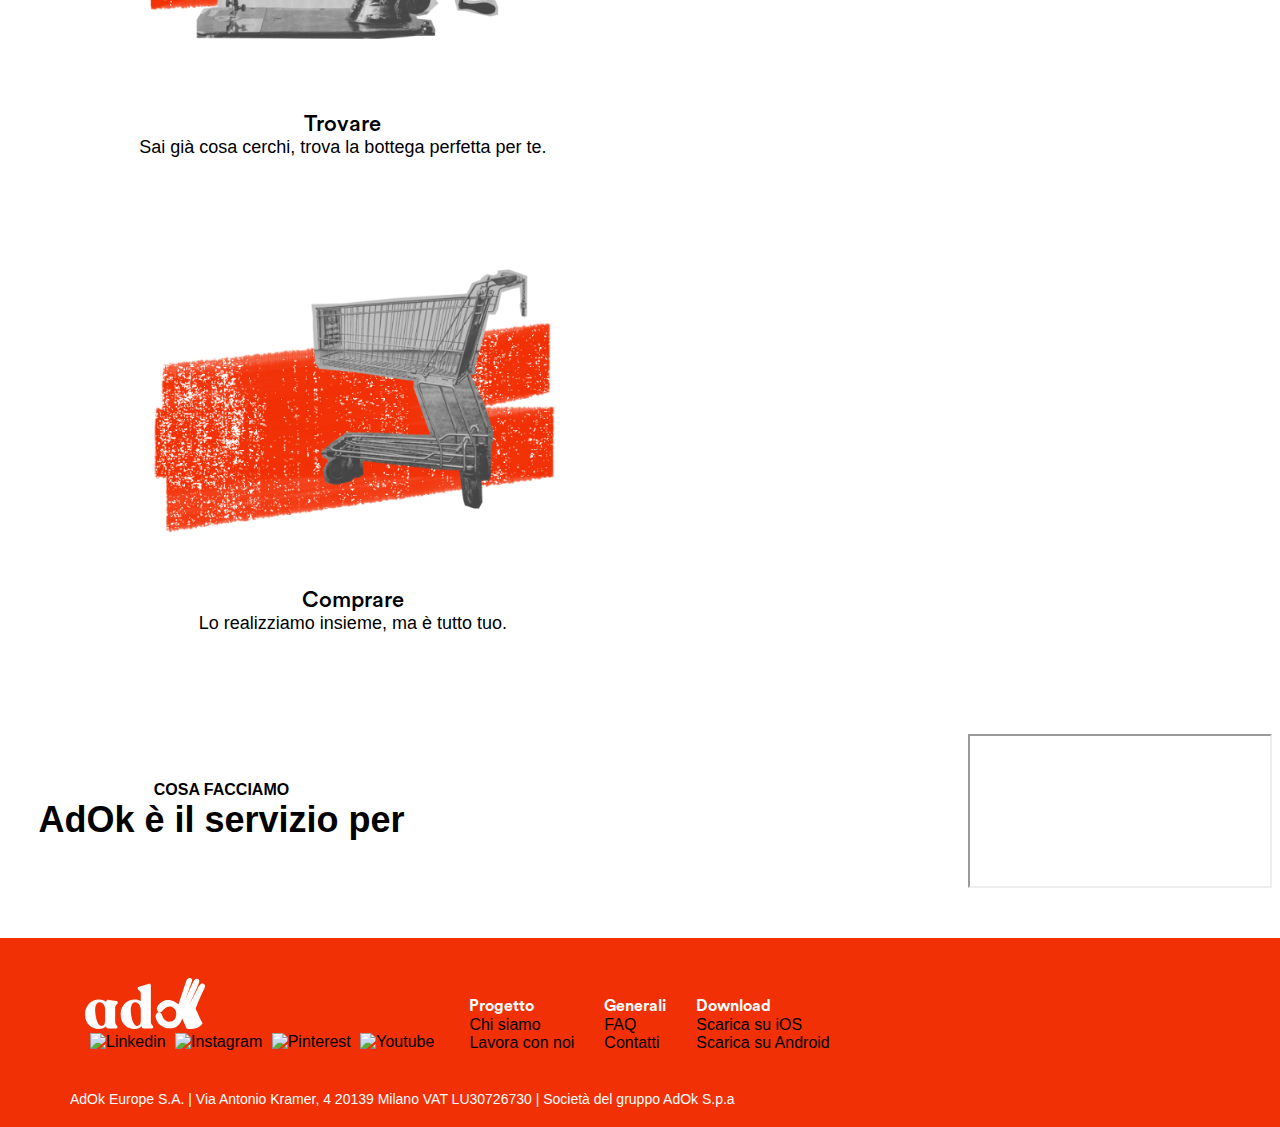
==== commit eb1d4ebb: "14/06" ====
--- a/index.html
+++ b/index.html
@@ -217,7 +217,7 @@
 
 
 
-<section id="services" data-aos="fade-up" data-aos-duration="500">
+<section id="services">
   <div class="container">
     <div class="row">
       <div class="col-md-12" style="text-align: center;">
--- a/style.css
+++ b/style.css
@@ -46,6 +46,20 @@
   font-display: swap;
 }
 
+@font-face {
+  font-family: 'Circular Std Bold';
+  src: url('font/CircularStd-Bold.otf') format('woff2');
+  font-style: normal;
+  font-display: swap;
+}
+
+@font-face {
+  font-family: 'Circular Std Medium';
+  src: url('font/CircularStd-Medium.otf') format('woff2');
+  font-style: normal;
+  font-display: swap;
+}
+
 
 
 @font-face {
@@ -623,6 +637,11 @@
   margin-bottom: 90px;
 }
 
+.image-contatti{
+  position: relative;
+  text-align: right;
+  z-index: 10;
+}
 
 /*---------------storie-section--------------*/
 
@@ -800,12 +819,7 @@
 
 
   #banner{
-    background-image: url("images/bg_v.png");
-    background-size: contain;
-    background-attachment: fixed;
-    background-origin: content-box;
-    background-repeat: no-repeat;
-    background-size: cover;
+    background: hidden;
   }
 
 .btn-action{
@@ -930,12 +944,7 @@
   @media only screen and (min-height: 1020px) {
 
     #banner{
-      background: url("images/bg_v.png");
-      background-size: 100vh;
-      background-attachment: fixed;
-      background-origin: content-box;
-      background-repeat: no-repeat;
-      background-position: center;
+      background: hidden;
     }
 
       .image-valori{
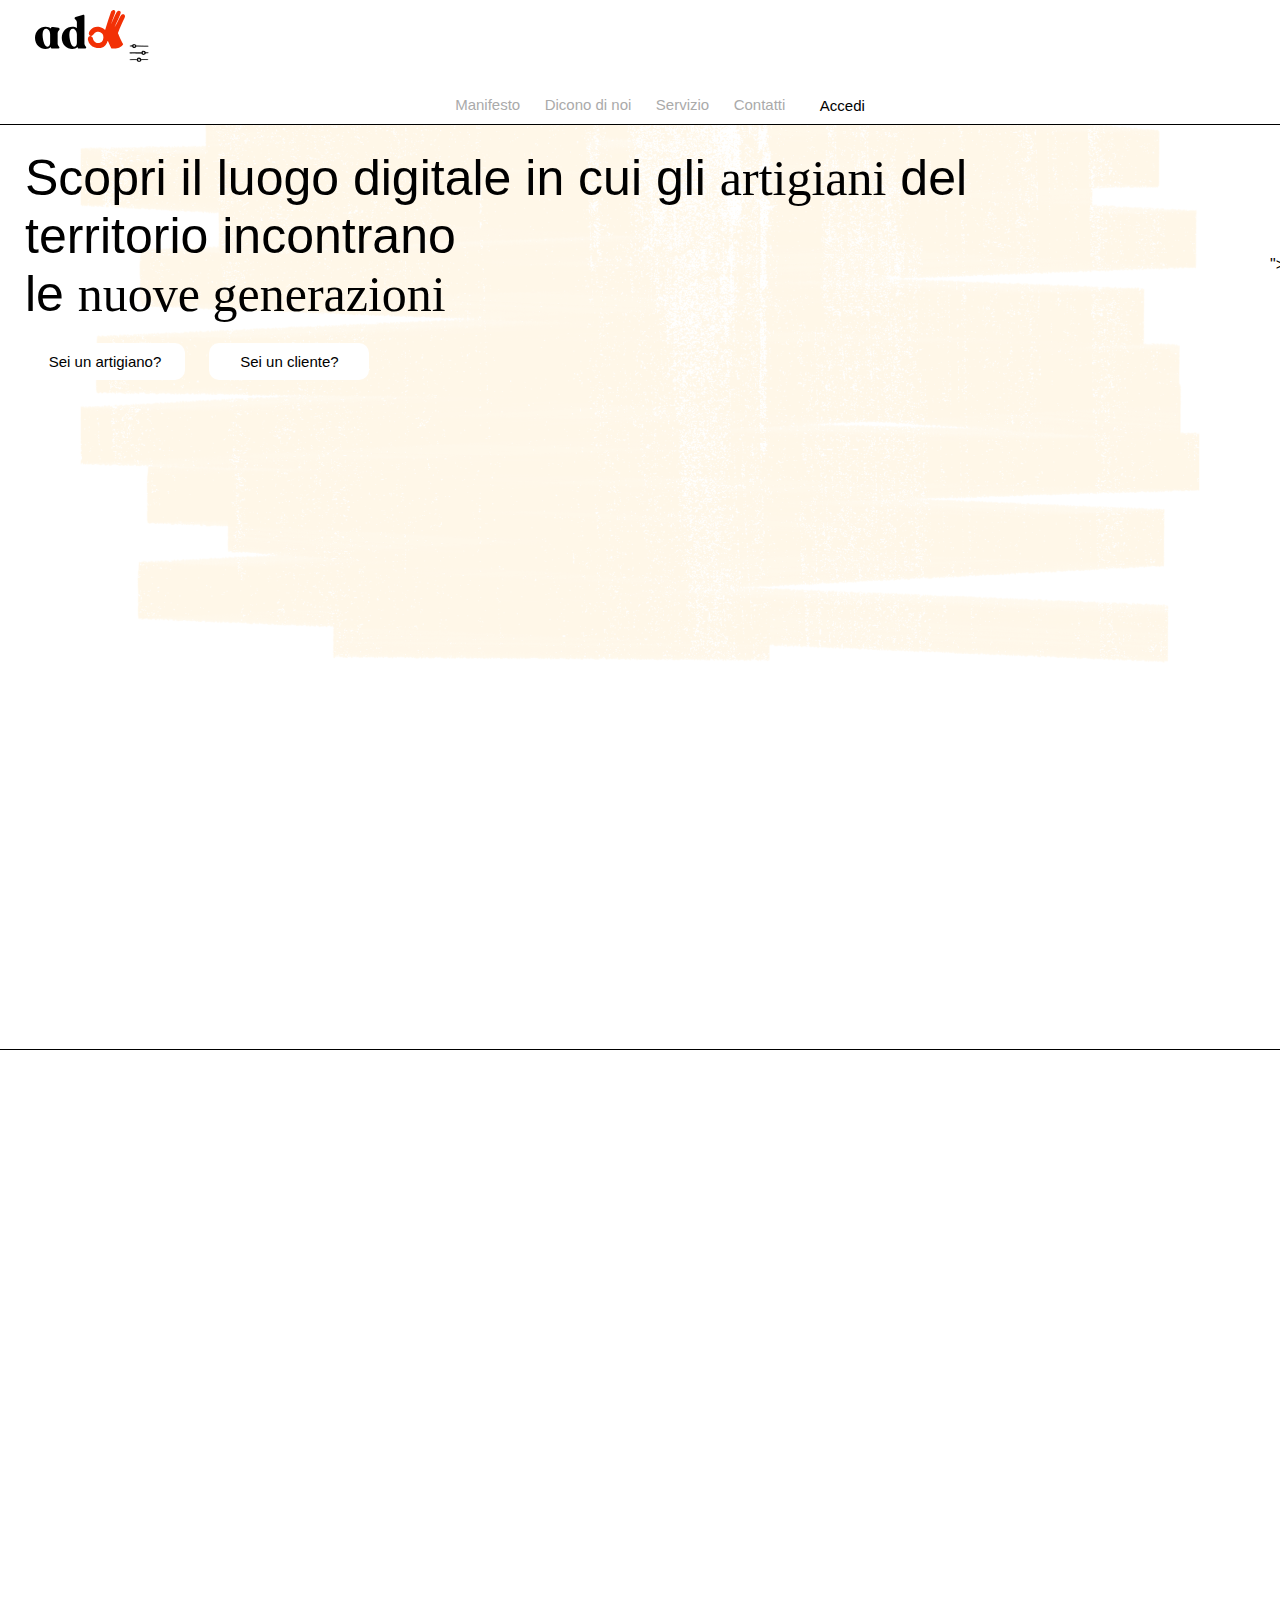
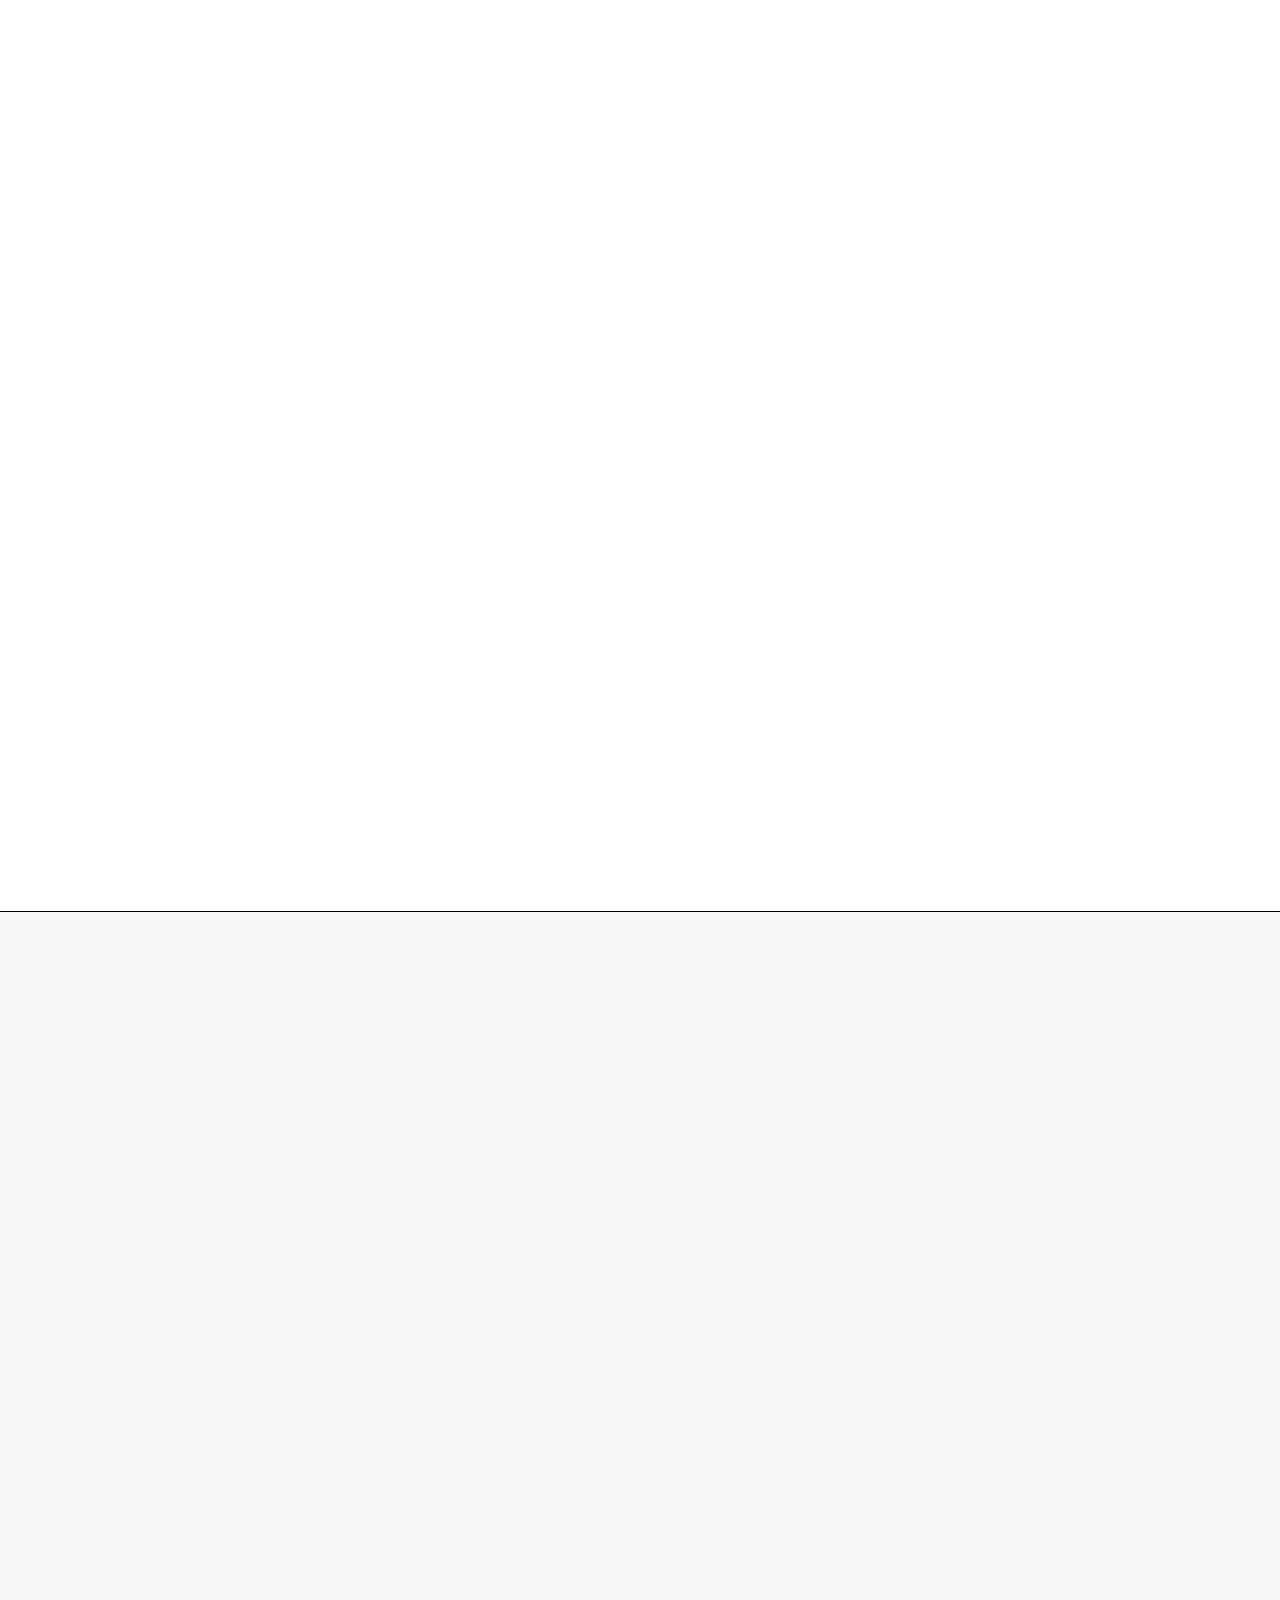
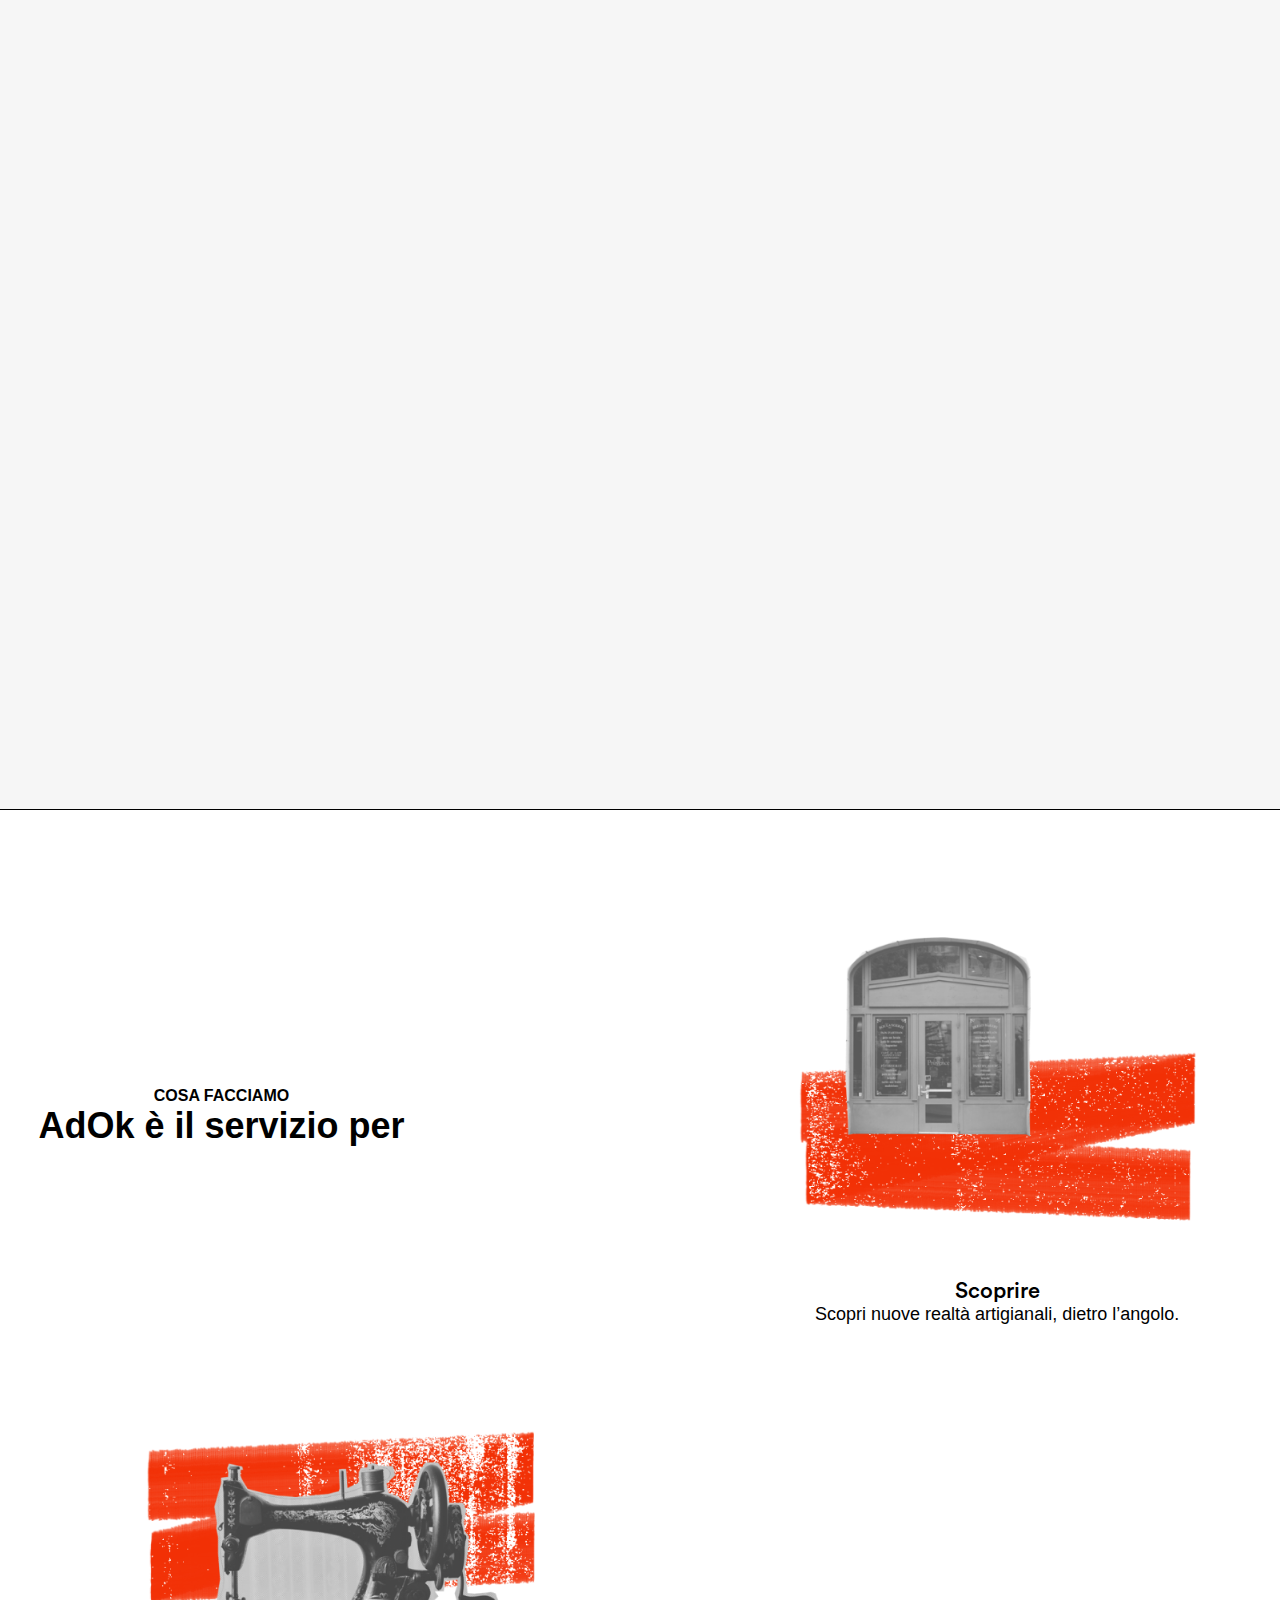
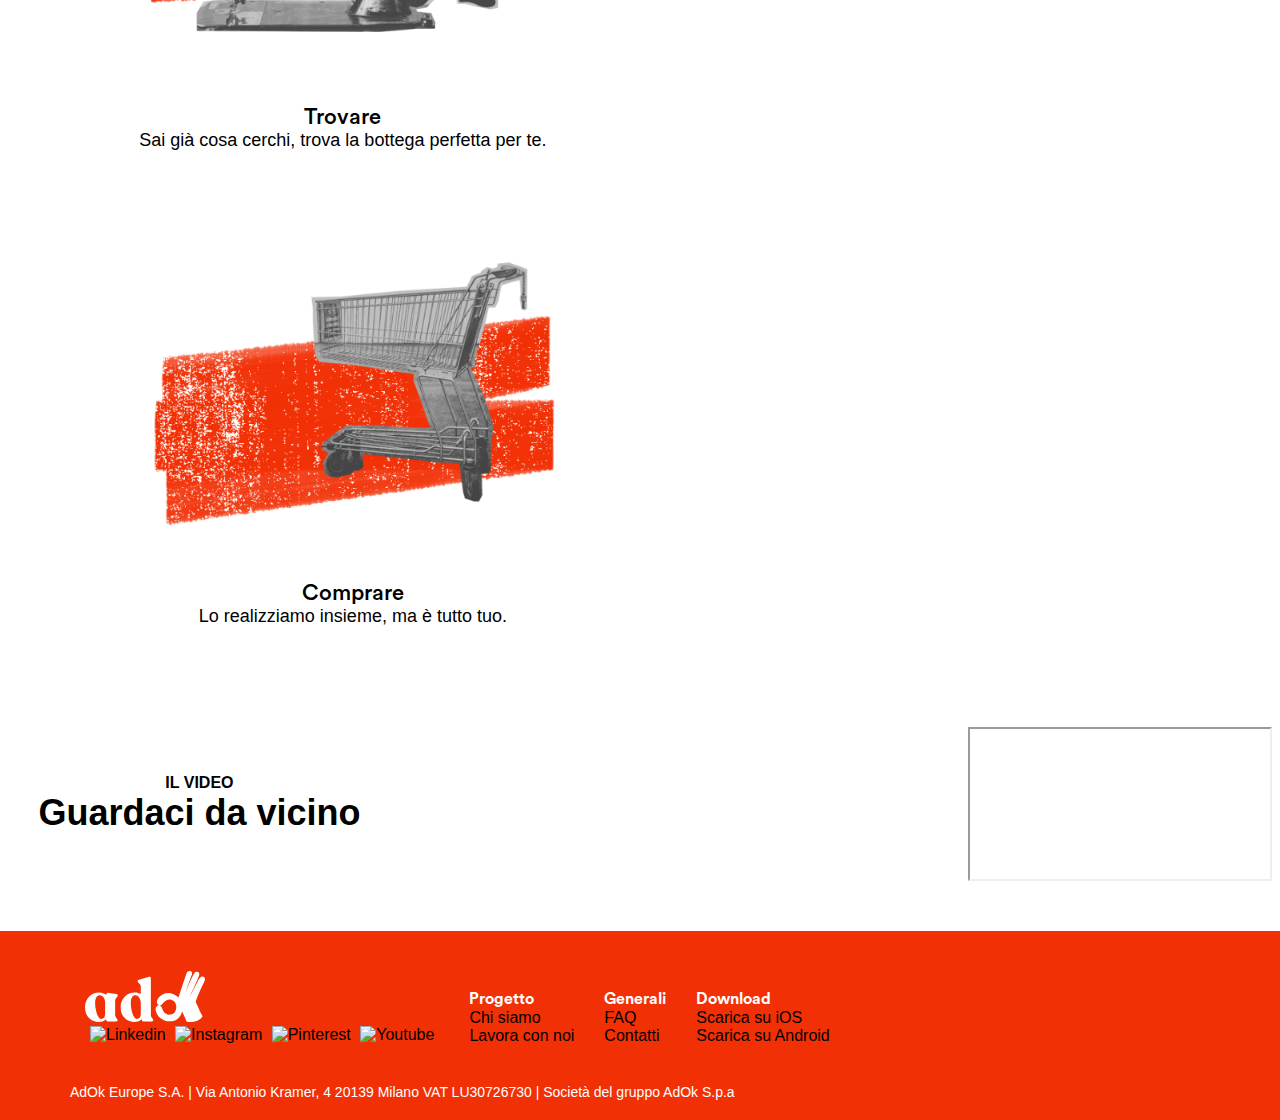
==== commit 3462af40: "15/06" ====
--- a/index.html
+++ b/index.html
@@ -49,7 +49,7 @@
               <a class="nav-link" href="contatti.html">Contatti</a>
             </li>
             <li class="nav-item">
-              <a class="nav-accedi" href="#">Accedi</a>
+              <a class="nav-accedi" href="#"><button type="button" class="btn btn-outline-dark position-relative">Accedi</button></a>
             </li>
           </ul>
 
@@ -81,7 +81,7 @@
   </section>
 
 
-<section id="function-artigiano" data-aos="fade-right" data-aos-duration="1000">
+<section id="function-artigiano" data-aos="fade-right" data-aos-duration="500">
   <div class="container">
     <div class="row">
   <div class="col-md-12" style="text-align: center;">
@@ -146,7 +146,7 @@
 
 
 <section id="function-cliente">
-  <div class="container" data-aos="fade-right" data-aos-duration="1000">
+  <div class="container" data-aos="fade-right" data-aos-duration="500">
     <div class="row">
   <div class="col-md-12" style="text-align: center;">
     <h1 class="claim-3">LA NOSTRA PROPOSTA PER I CLIENTI</h1>
@@ -247,8 +247,8 @@
   <div class="container">
     <div class="row">
       <div class="col-md-12" style="text-align: center;">
-        <h1 class="claim-3">COSA FACCIAMO</h1>
-        <h1 class="claim-2">AdOk è il servizio per</h1>
+        <h1 class="claim-3">IL VIDEO</h1>
+        <h1 class="claim-2">Guardaci da vicino</h1>
       </div>
     <iframe src="https://www.youtube.com/watch?v=6d16b7qVggY&ab_channel=DebbyFra">
     </iframe>
--- a/style.css
+++ b/style.css
@@ -2,18 +2,15 @@
   margin: 0;
   padding: 0;
   font-family: 'Circular Std Light', sans-serif;
-  cursor: url("images/x.png"), auto;
-}
-
-html, body{
-  max-width: 100%;
-  overflow-x: hidden;
-}
+  cursor: url('images/cursor.png'), auto;
+}
+
 
 
 a{
   text-decoration: none;
 }
+
 
 .row{
   display: flex;
@@ -60,6 +57,13 @@
   font-display: swap;
 }
 
+@font-face {
+  font-family: 'Circular Std Book';
+  src: url('font/CircularStd-Book.otf') format('woff2');
+  font-style: normal;
+  font-display: swap;
+}
+
 
 
 @font-face {
@@ -73,10 +77,11 @@
 
 /*---------------scroller-section--------------*/
 
+
 /* width */
 ::-webkit-scrollbar {
   width: 8px;
-  height: 8px;
+  height: 20px;
 
 }
 
@@ -95,11 +100,34 @@
 }
 
 
+::-webkit-scrollbar-button {
+  background-size: contain;
+  background-repeat: no-repeat;
+  background-position: center;
+  cursor: pointer;
+
+}
+
+::-webkit-scrollbar-button:end {
+   display: contents;
+}
+
+::-webkit-scrollbar-button:start {
+   display: contents;
+}
+
+::-webkit-scrollbar-button:horizontal:increment {
+   background-image:url('images/icona_freccia_blk.png');
+}
+
+::-webkit-scrollbar-button:horizontal:decrement {
+    background-image:url('images/icona_freccia_blk_l.png');
+}
+
+
+
 /*---------------cursor-section--------------*/
 
-.cursor {
-
-}
 
 .container, .container-fluid, .container-lg, .container-sm, .container-xl{
     margin-left: auto;
@@ -120,6 +148,7 @@
   display: inline-block;
   z-index: 10;
   -webkit-appearance: none !important;
+  cursor: url('images/cursor_pointer.png'), auto;
 }
 
 
@@ -131,11 +160,11 @@
   background-color: white;
   padding-left: 20px;
   padding-right: 20px;
+  overflow: hidden;
 }
 
 nav ul {
   text-align: center;
-
 }
 
 nav ul li {
@@ -150,7 +179,7 @@
   font-size: 15px;
   font-family: 'Circular Std Light', sans-serif;
   text-align: center;
-  cursor: pointer;
+  cursor: url('images/cursor_pointer.png'), auto;
 }
 
  .nav-link:hover{
@@ -160,12 +189,13 @@
 
 .nav-accedi{
   font-family: 'Circular Std Bold', sans-serif;
-  font-size: 20px;
-  color: #F23005;
+  font-size: 15px;
+  color: black;
+  cursor: url('images/cursor_pointer.png'), auto;
 }
 
 .nav-accedi:hover{
-  color: black;
+  color: white;
 }
 
 .logo{
@@ -233,11 +263,13 @@
   display: inline-block;
   position: relative;
   -webkit-appearance: none;
+  cursor: url('images/cursor_pointer.png'), auto;
 }
 
 .button-icon{
   width: 10%;
   -webkit-appearance: none;
+  cursor: url('images/cursor_pointer.png'), auto;
 }
 
 
@@ -246,29 +278,30 @@
   background-color: white;
   border-color: black;
   color: black;
+  cursor: url('images/cursor_pointer.png'), auto;
 }
 
 
 .btn{
-  cursor: pointer;
   display: inline-block;
   font-size: 15px;
-  margin-bottom: 20px;
-  margin-top: 20px;
-  margin-right: 20px;
   text-align: center;
   -webkit-user-select: none;
   -ms-user-select: none;
   user-select: none;
   vertical-align: middle;
+  cursor: url('images/cursor_pointer.png'), auto;
 }
 
 
 .btn-action{
   width: 160px;
+  margin-top: 20px;
+  margin-right: 20px;
   display: inline-block;
   transition: width 0.5s;
   -webkit-appearance: none;
+  cursor: url('images/cursor_pointer.png'), auto;
 }
 
 .btn-action:hover{
@@ -349,13 +382,13 @@
 
 .btn-function{
   position: absolute;
-  transform: translate(-137%, -250%);
+  transform: translate(-133%, -230%);
   -webkit-appearance: none;
 }
 
 .btn-function-a{
   position: absolute;
-  transform: translate(-150%, -30%);
+  transform: translate(-150%, 30%);
   -webkit-appearance: none;
 }
 
@@ -468,7 +501,7 @@
 }
 
 .footer-icon{
-  width: 20px;
+  width: 18px;
   margin-bottom: 20px;
   margin-right: 5px;
 }
@@ -581,18 +614,17 @@
   }
 
 
-
 .image-team{
-  width: 100%;
+  width: 110%;
   margin-top: 20px;
   display: block;
 }
 
 .image-hover{
   position: absolute;
-  top: 0;
-  left: 0;
-  width: 100%;
+  top: 20px;
+  left: 30px;
+  width: 95%;
   margin-top: 20px;
   opacity: 0;
 }
@@ -674,10 +706,12 @@
 
 .scrolling-wrapper{
   overflow-x: scroll;
-}
-
-.scrolling-wrapper::-webkit-scrollbar{
-
+  transform: rotateX(180deg);
+}
+
+.scrolling-wrapper::-webkit-scrollbar-thumb
+{
+  background: none;
 }
 
 
@@ -689,7 +723,7 @@
 	background-size: cover;
 	transition: all 0.2s ease-in-out !important;
 	border-radius: 13px;
-
+transform: rotateX(180deg);
 }
 
 card-block:hover{
@@ -783,7 +817,7 @@
     padding-right: 25vw;
     padding-top: 12vh;
     background: url("images/nav_bg.png");
-    background-size: cover;
+    background-size: 50vh;
     background-attachment: fixed;
     background-repeat: no-repeat;
     background-position: center;
@@ -801,15 +835,15 @@
 
 
   .nav-link{
-    font-family: 'Circular Std Medium', sans-serif;
-    font-size: 28px;
+    font-family: 'Circular Std Book', sans-serif;
+    font-size: 26px;
     color: black;
   }
 
   .nav-accedi{
-    font-family: 'Circular Std Bold', sans-serif;
-    font-size: 28px;
-    color: #F23005;
+    font-family: 'Circular Std Book', sans-serif;
+    font-size: 30px;
+    color: black;
   }
 
   .nav-link:hover{
@@ -817,9 +851,8 @@
     text-decoration: underline;
   }
 
-
   #banner{
-    background: hidden;
+    background: none;
   }
 
 .btn-action{
@@ -829,7 +862,6 @@
   -webkit-appearance: none !important;
 }
 
-
   #footer{
     padding: 0 0 0 0;
   }
@@ -873,6 +905,15 @@
   }
 
  .image-function{
+   width: 100%;
+ }
+
+
+   .carousel-item{
+     height: 30vh;
+   }
+
+ .carousel-item,.image-function{
    width: 100%;
  }
 
@@ -921,9 +962,6 @@
     text-align: center;
   }
 
-  .carousel-item{
-    height: 30vh;
-  }
 
 
   @media screen and (max-width:380px){
@@ -944,7 +982,7 @@
   @media only screen and (min-height: 1020px) {
 
     #banner{
-      background: hidden;
+      background: none;
     }
 
       .image-valori{
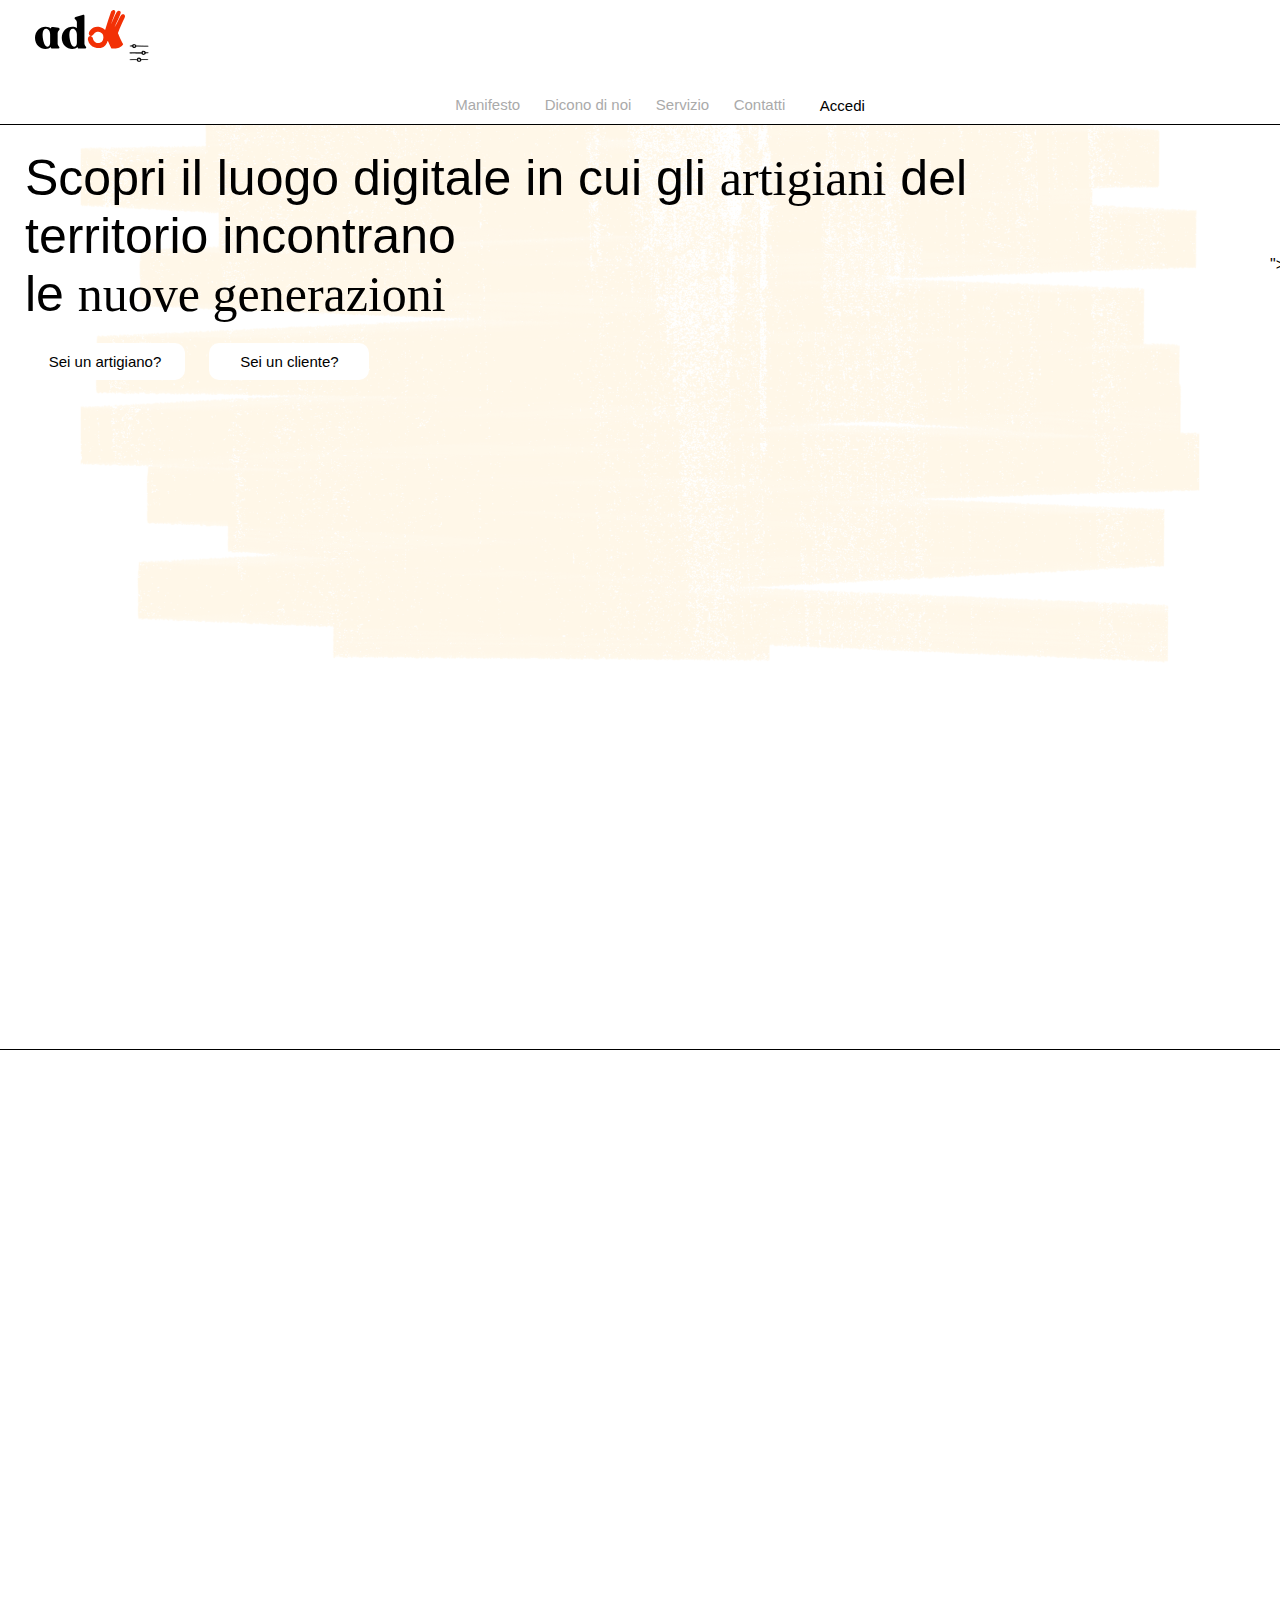
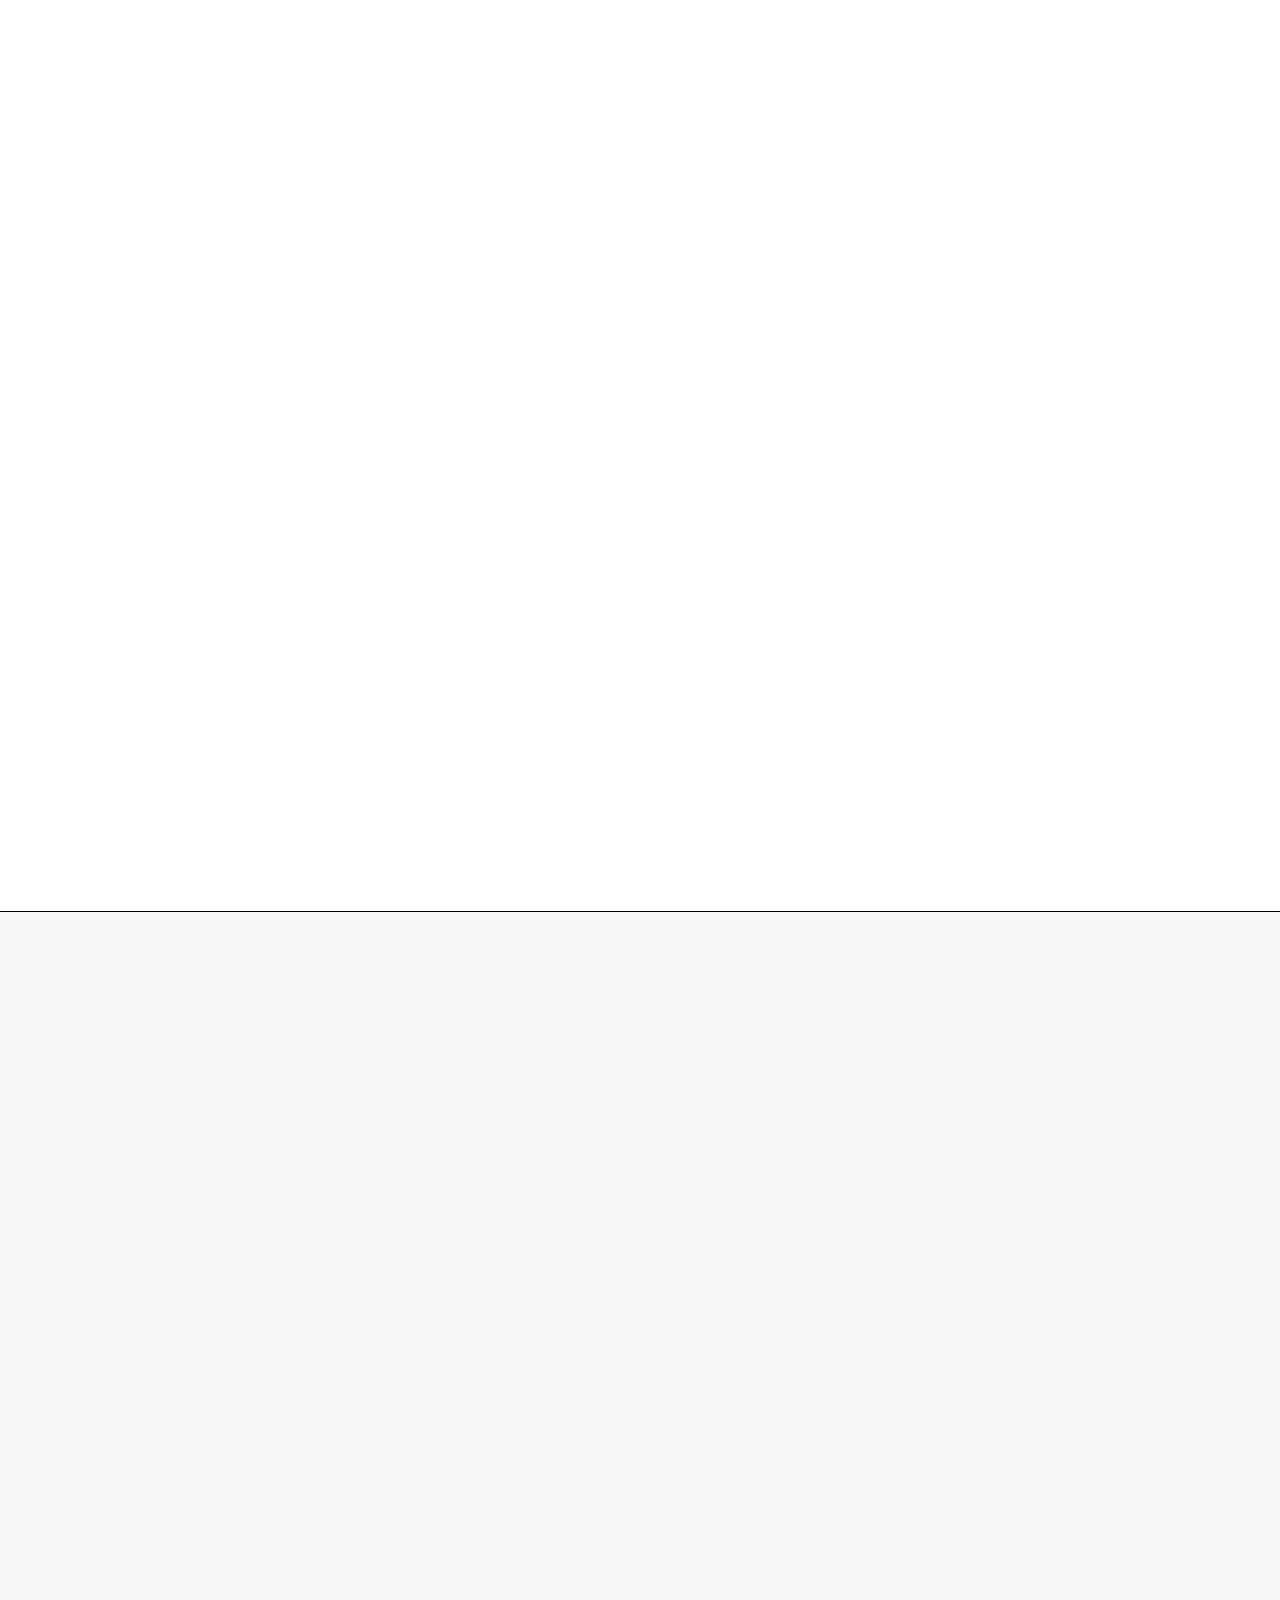
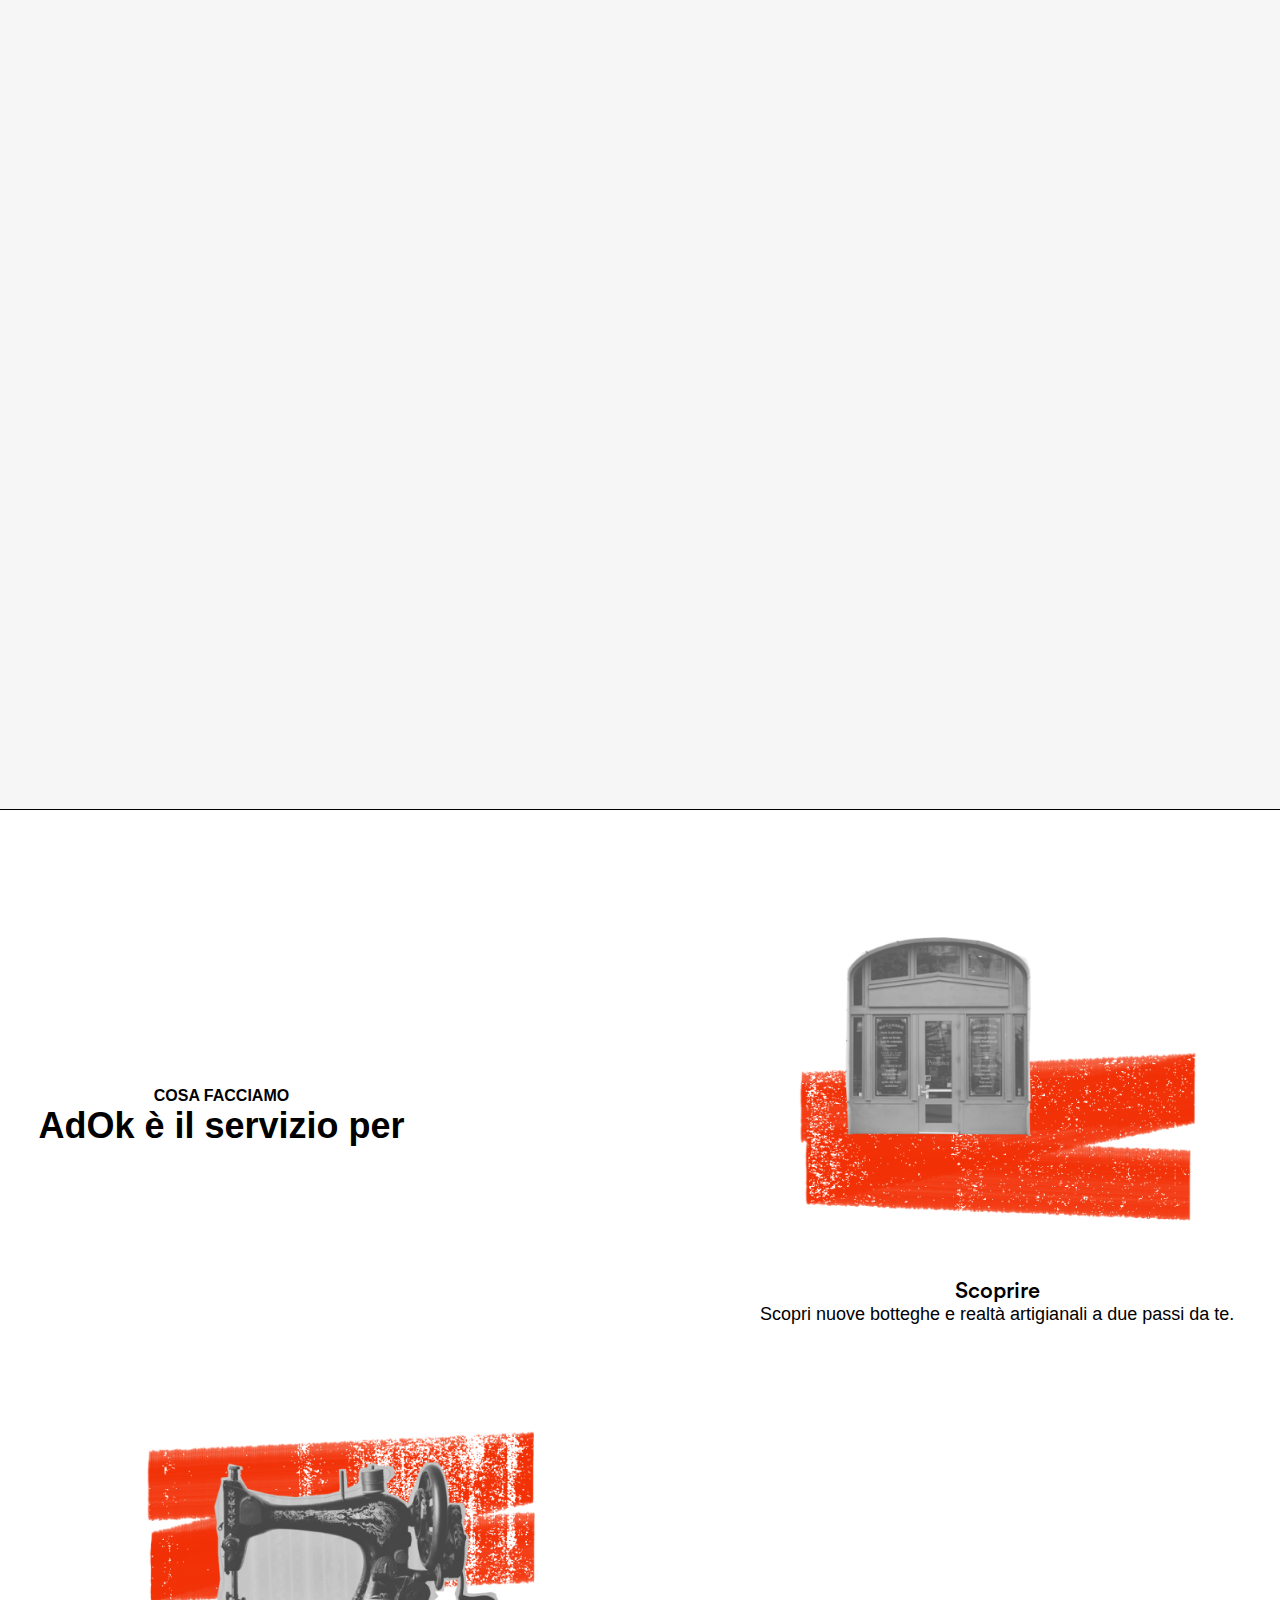
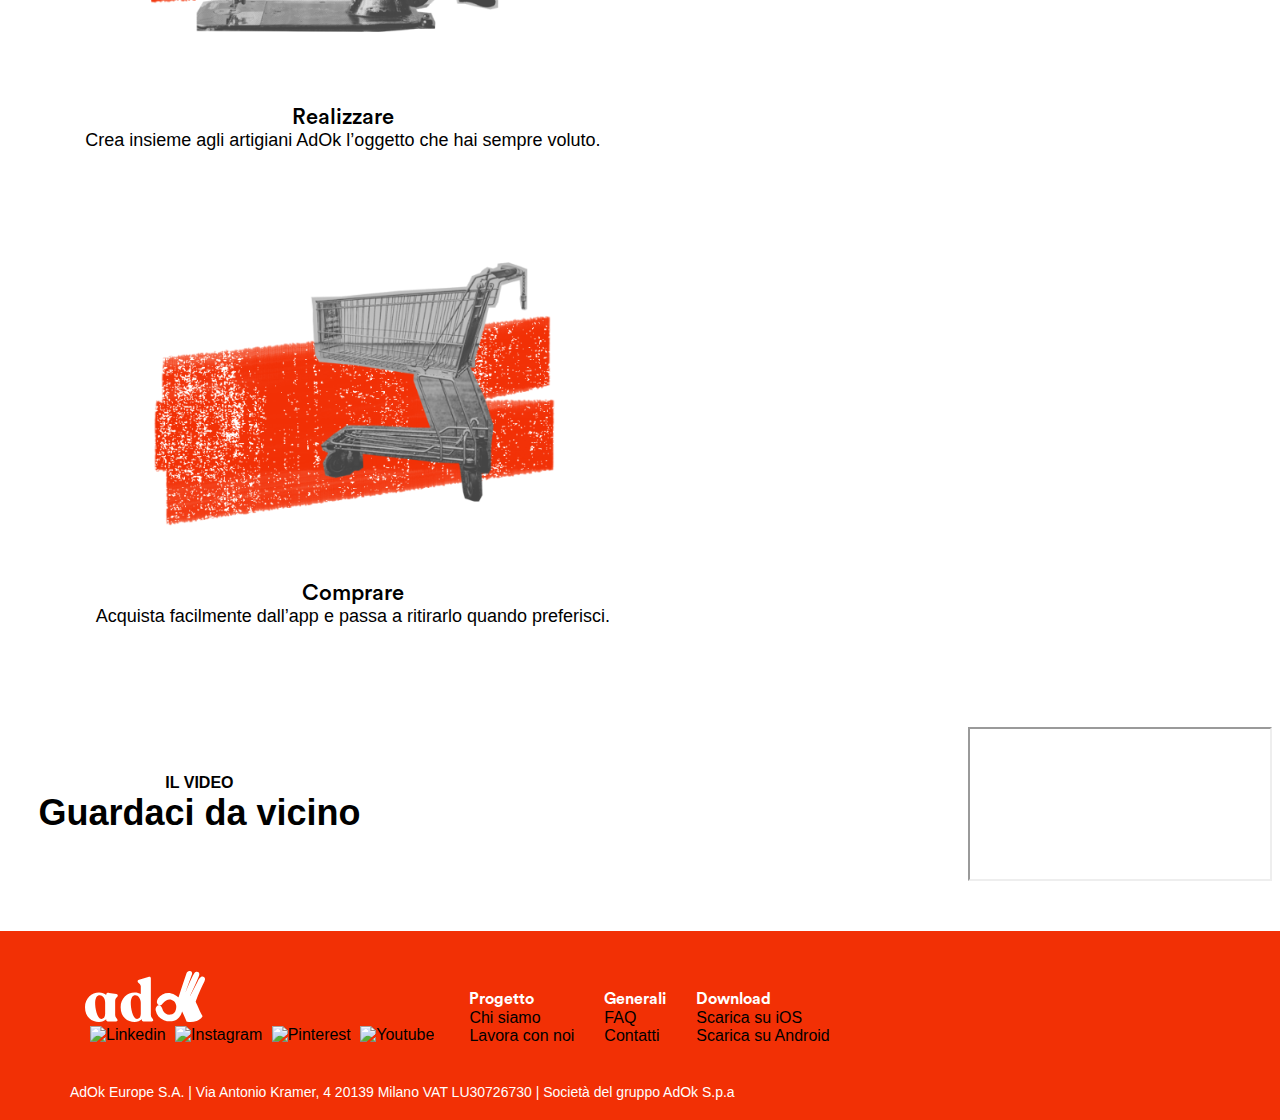
==== commit ab22a579: "15/06 ultimo della giornata, ora provo ad animare la mano del logo" ====
--- a/index.html
+++ b/index.html
@@ -227,15 +227,15 @@
 
         <div class="col-md-4"><img src="images/scoprire.png" class="services-image">
         <p class="services-title">Scoprire</p>
-        Scopri nuove realtà artigianali, dietro l’angolo.</div>
+      Scopri nuove botteghe e realtà artigianali a due passi da te.</div>
 
         <div class="col-md-4"><img src="images/trovare.png" class="services-image">
-        <p class="services-title">Trovare</p>
-        Sai già cosa cerchi, trova la bottega perfetta per te.</div>
+        <p class="services-title">Realizzare</p>
+        Crea insieme agli artigiani AdOk l’oggetto che hai sempre voluto.</div>
 
         <div class="col-md-4"><img src="images/comprare.png" class="services-image">
         <p class="services-title">Comprare</p>
-        Lo realizziamo insieme, ma è tutto tuo.</div>
+        Acquista facilmente dall’app e passa a ritirarlo quando preferisci.</div>
 
 
       </div>
--- a/style.css
+++ b/style.css
@@ -4,7 +4,6 @@
   font-family: 'Circular Std Light', sans-serif;
   cursor: url('images/cursor.png'), auto;
 }
-
 
 
 a{
@@ -108,19 +107,19 @@
 
 }
 
-::-webkit-scrollbar-button:end {
+:-webkit-scrollbar-button:end {
    display: contents;
 }
 
-::-webkit-scrollbar-button:start {
+:-webkit-scrollbar-button:start {
    display: contents;
 }
 
-::-webkit-scrollbar-button:horizontal:increment {
+:-webkit-scrollbar-button:horizontal:increment {
    background-image:url('images/icona_freccia_blk.png');
 }
 
-::-webkit-scrollbar-button:horizontal:decrement {
+:-webkit-scrollbar-button:horizontal:decrement {
     background-image:url('images/icona_freccia_blk_l.png');
 }
 
@@ -148,7 +147,6 @@
   display: inline-block;
   z-index: 10;
   -webkit-appearance: none !important;
-  cursor: url('images/cursor_pointer.png'), auto;
 }
 
 
@@ -179,7 +177,7 @@
   font-size: 15px;
   font-family: 'Circular Std Light', sans-serif;
   text-align: center;
-  cursor: url('images/cursor_pointer.png'), auto;
+  cursor: pointer;
 }
 
  .nav-link:hover{
@@ -191,7 +189,6 @@
   font-family: 'Circular Std Bold', sans-serif;
   font-size: 15px;
   color: black;
-  cursor: url('images/cursor_pointer.png'), auto;
 }
 
 .nav-accedi:hover{
@@ -263,13 +260,11 @@
   display: inline-block;
   position: relative;
   -webkit-appearance: none;
-  cursor: url('images/cursor_pointer.png'), auto;
 }
 
 .button-icon{
   width: 10%;
   -webkit-appearance: none;
-  cursor: url('images/cursor_pointer.png'), auto;
 }
 
 
@@ -278,7 +273,6 @@
   background-color: white;
   border-color: black;
   color: black;
-  cursor: url('images/cursor_pointer.png'), auto;
 }
 
 
@@ -290,7 +284,6 @@
   -ms-user-select: none;
   user-select: none;
   vertical-align: middle;
-  cursor: url('images/cursor_pointer.png'), auto;
 }
 
 
@@ -301,7 +294,6 @@
   display: inline-block;
   transition: width 0.5s;
   -webkit-appearance: none;
-  cursor: url('images/cursor_pointer.png'), auto;
 }
 
 .btn-action:hover{
@@ -706,12 +698,10 @@
 
 .scrolling-wrapper{
   overflow-x: scroll;
-  transform: rotateX(180deg);
-}
-
-.scrolling-wrapper::-webkit-scrollbar-thumb
-{
-  background: none;
+}
+
+.scrolling-wrapper::-webkit-scrollbar-thumb{
+  display: none;
 }
 
 
@@ -723,11 +713,9 @@
 	background-size: cover;
 	transition: all 0.2s ease-in-out !important;
 	border-radius: 13px;
-transform: rotateX(180deg);
 }
 
 card-block:hover{
-		transform: translateY(-5px);
 		box-shadow: none;
     box-shadow: 0px 0px 10px #C1C1C1;
 }
@@ -806,7 +794,7 @@
       z-index: 100;
       outline: 1px solid black;
       width: 100vw;
-      overflow: hidden;
+      overflow: none;
   }
 
 
@@ -822,6 +810,7 @@
     background-repeat: no-repeat;
     background-position: center;
     background-color: white;
+    overflow: none;
   }
 
   nav ul li {
@@ -831,6 +820,7 @@
     flex-direction: column;
     z-index: 100;
     line-height: 8vh;
+    overflow: none;
   }
 
 
@@ -910,7 +900,7 @@
 
 
    .carousel-item{
-     height: 30vh;
+     height: 37vh;
    }
 
  .carousel-item,.image-function{
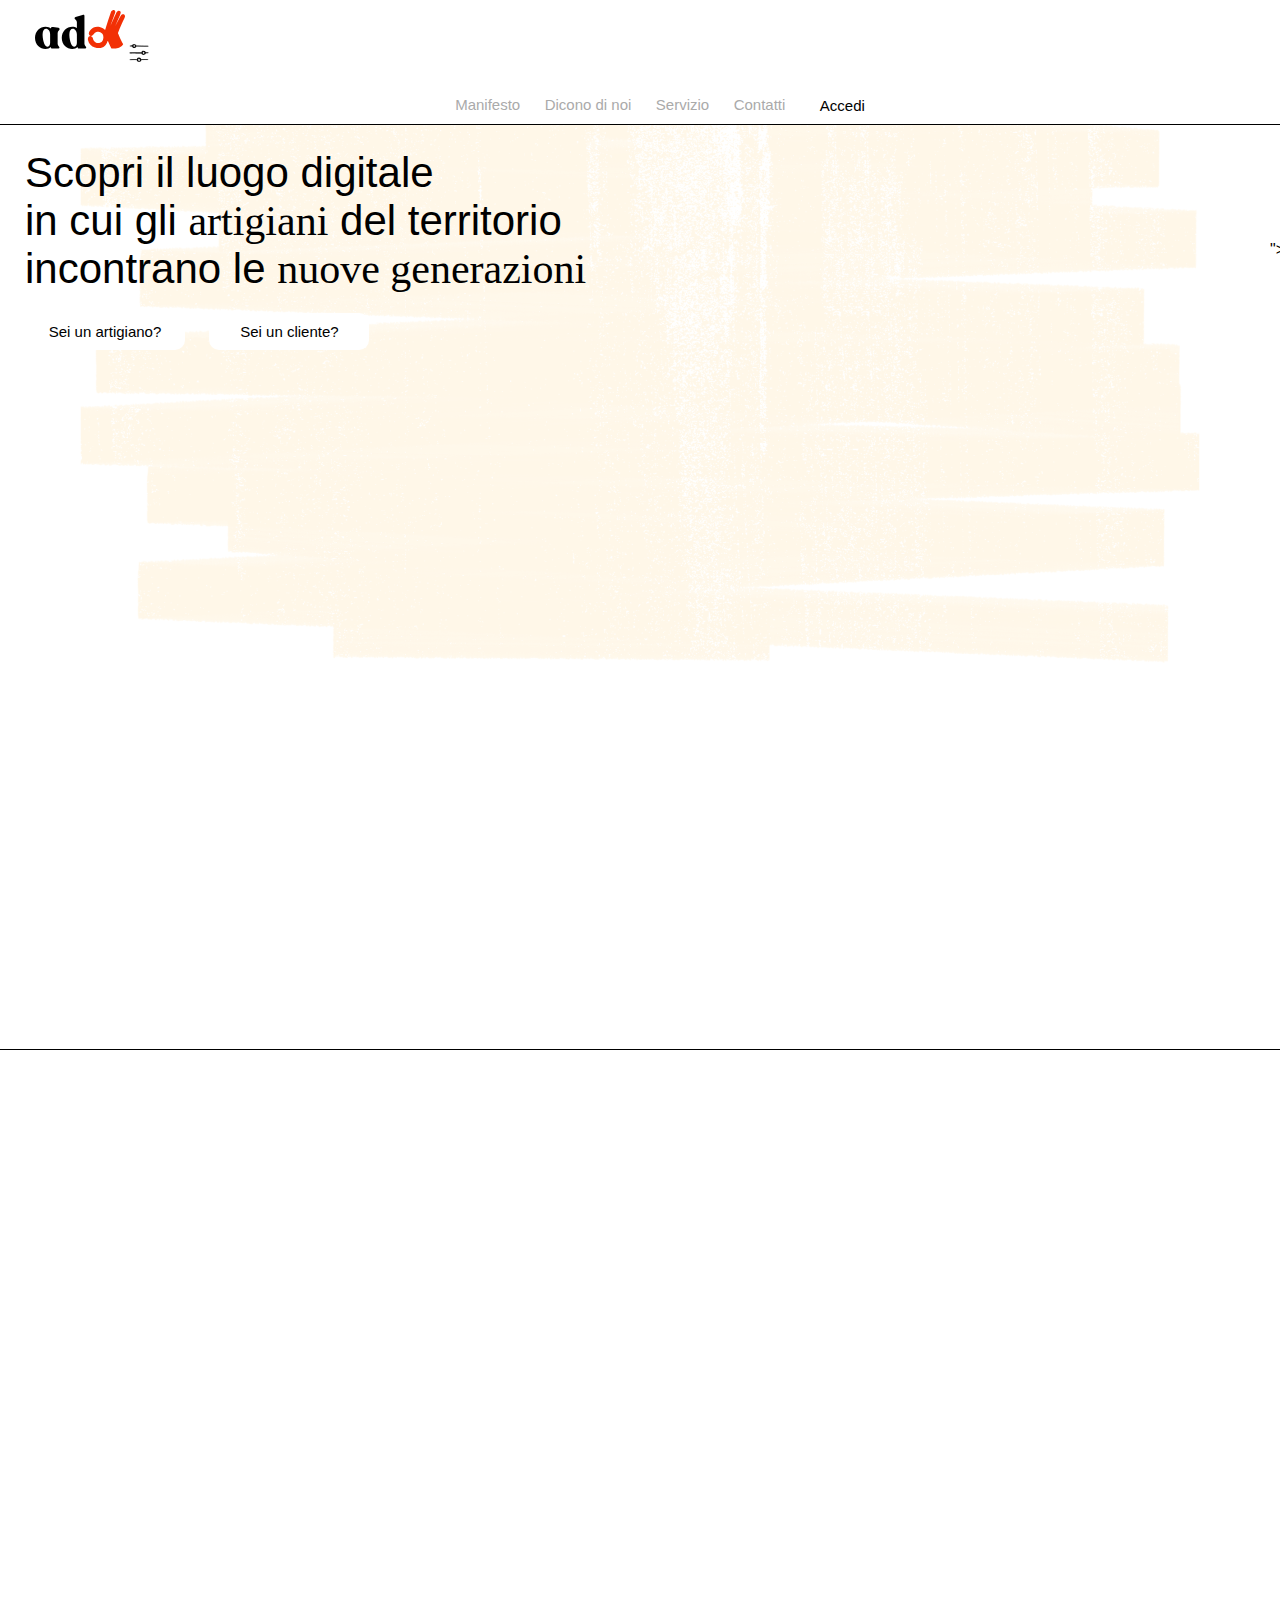
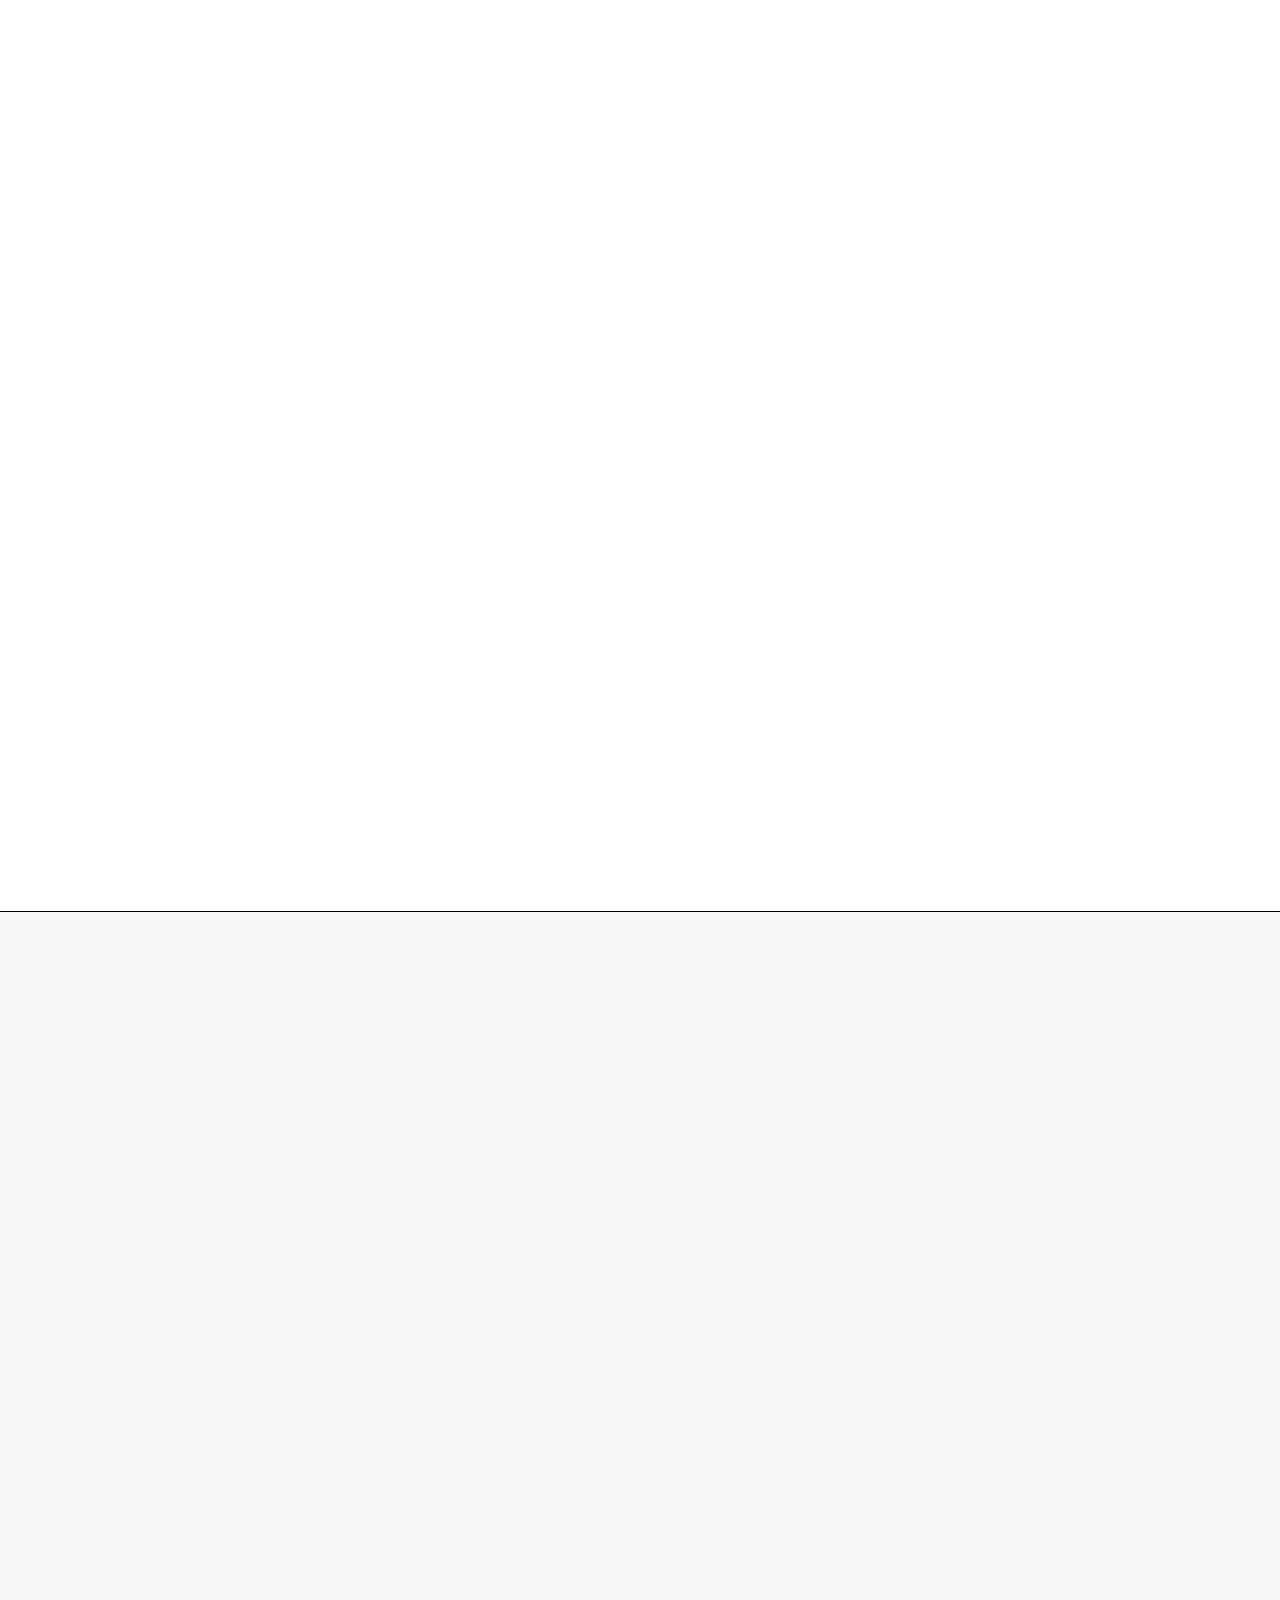
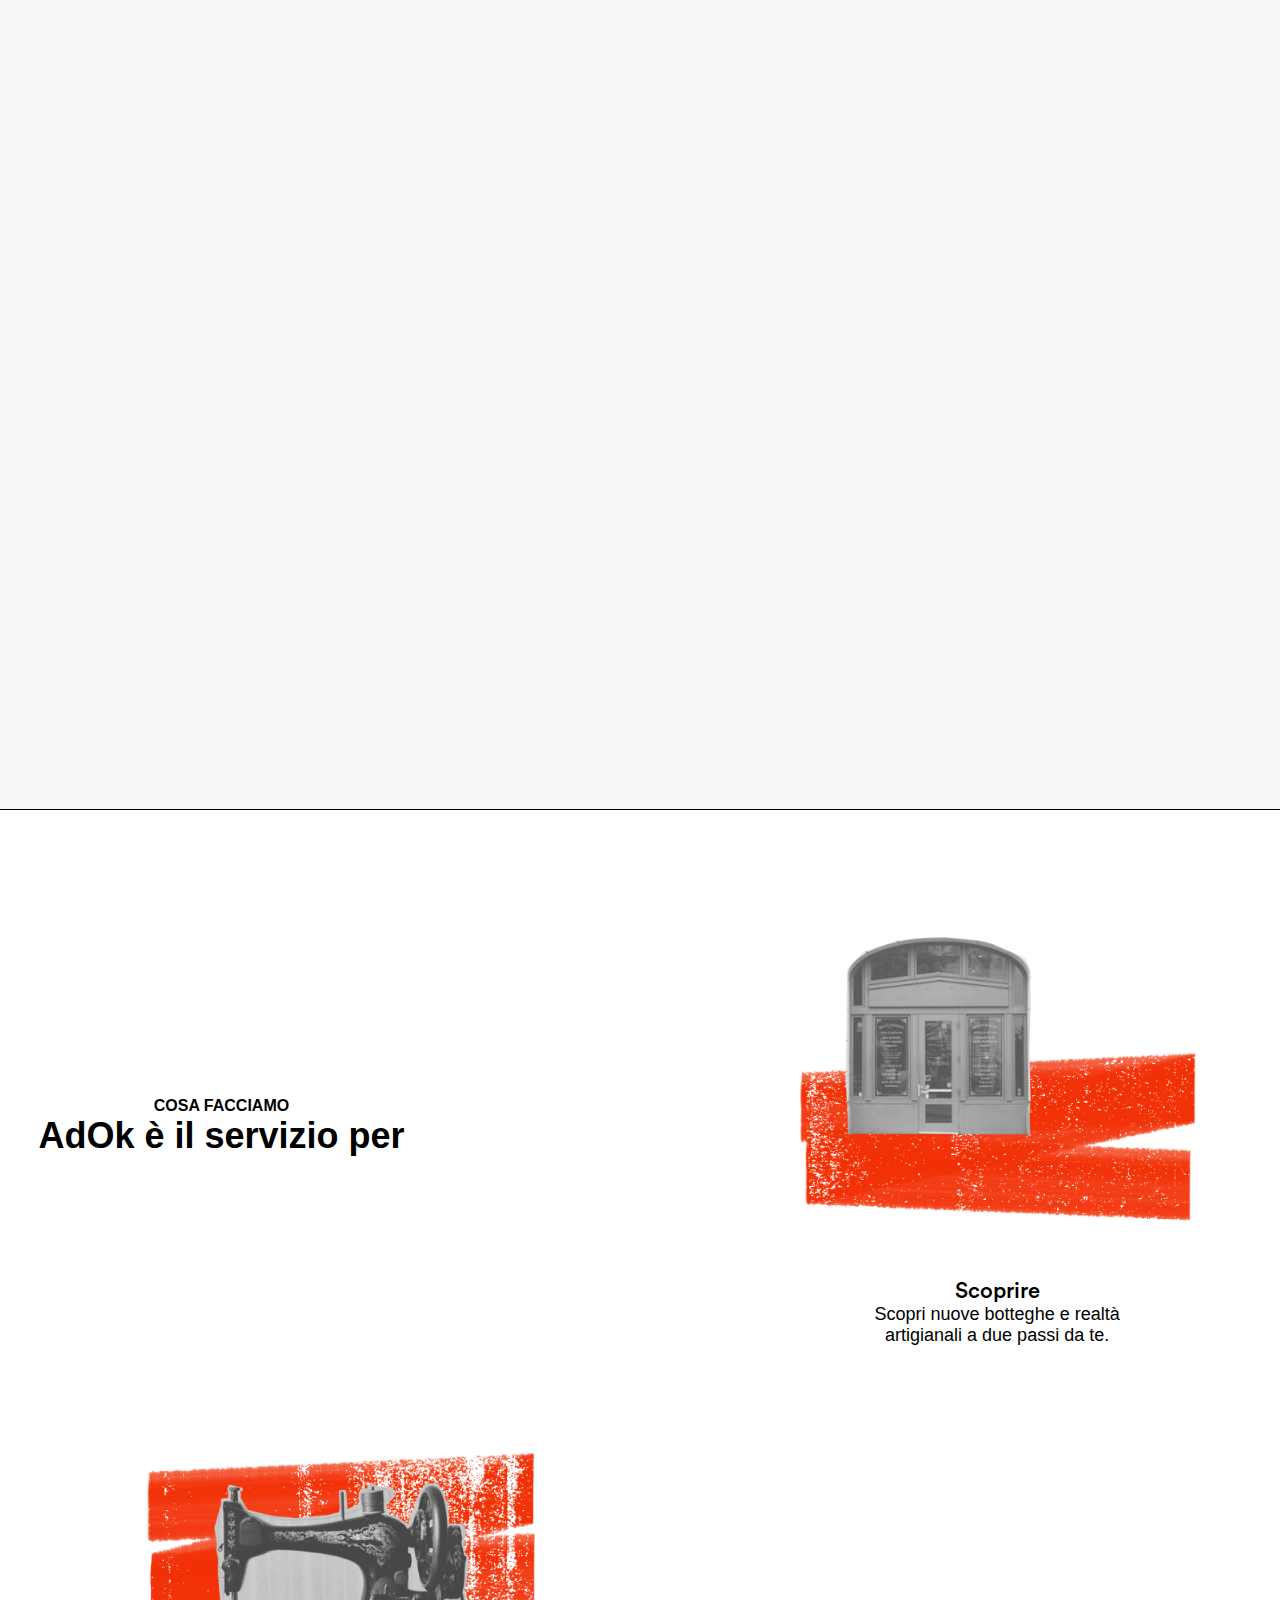
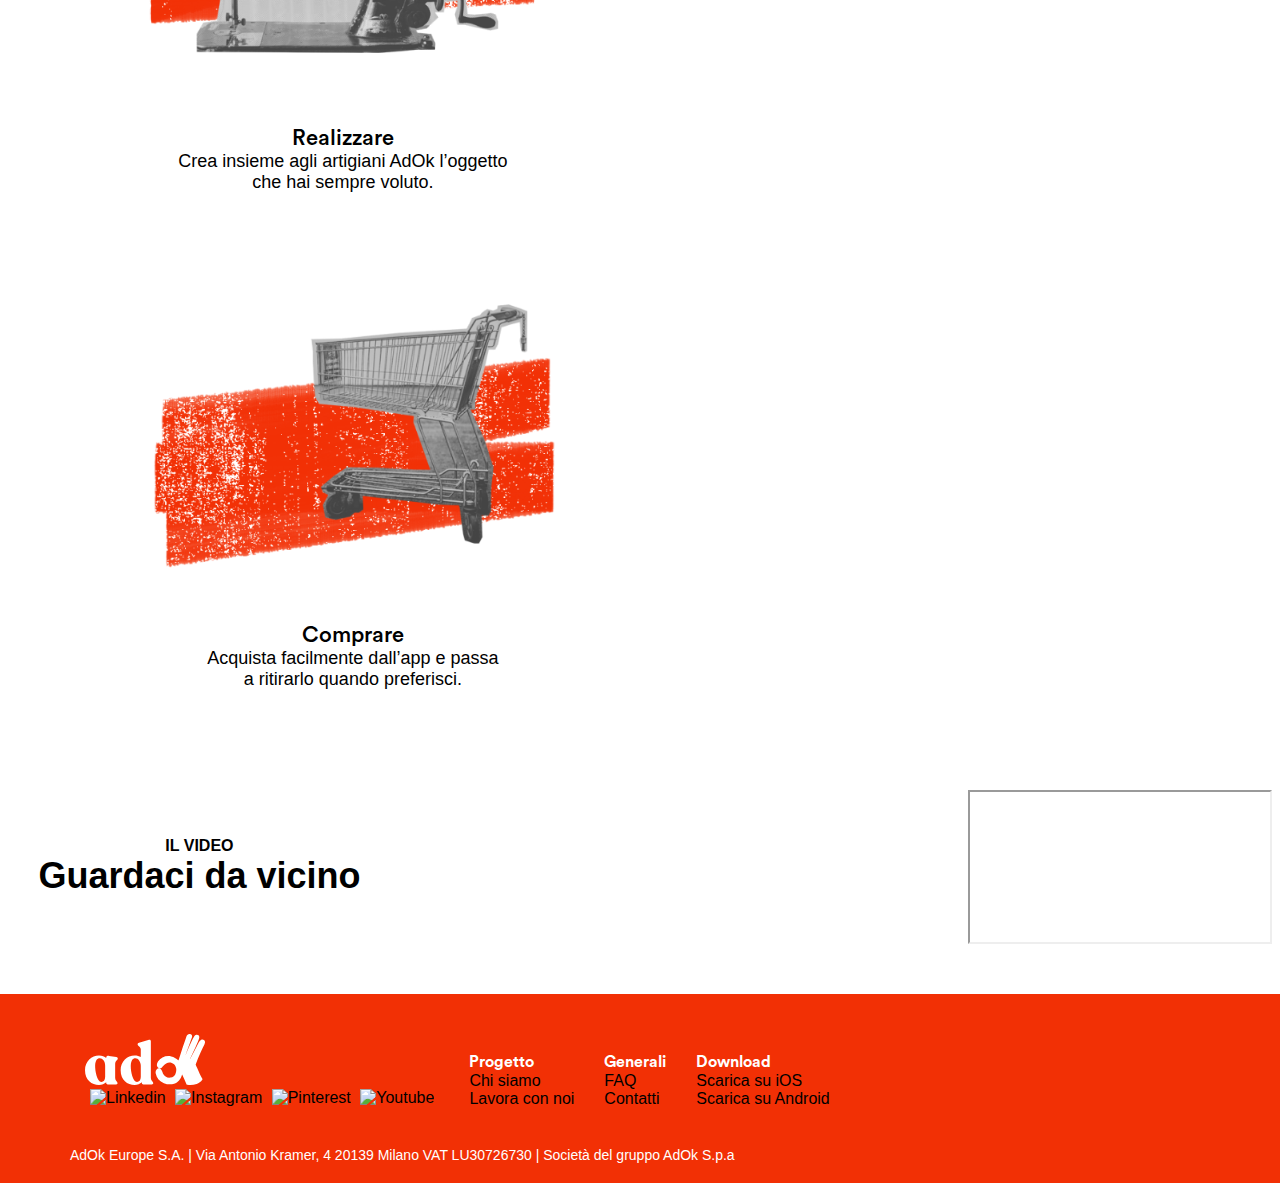
==== commit 507fc47e: "16/06" ====
--- a/index.html
+++ b/index.html
@@ -65,7 +65,7 @@
   <div class="container">
     <div class="row">
         <div class="col-lg-6">
-          <p class="claim">Scopri il luogo digitale in cui gli <span style="font-family: Recoleta Alt Bold;">artigiani</span> del <br> territorio incontrano <br>le <span style="font-family: Recoleta Alt Bold;">nuove generazioni</span></p>
+          <p class="claim">Scopri il luogo digitale<br>in cui gli <span style="font-family: Recoleta Alt Bold;">artigiani</span> del territorio <br>incontrano le <span style="font-family: Recoleta Alt Bold;">nuove generazioni</span></p>
           <div>
             <a href="#function-artigiano"><button type="button" class="btn btn-outline-dark btn-action position-relative">Sei un artigiano?<img src="images/icona_freccia_w.png" class="menu"></button></a>
             <a href="#function-cliente"><button type="button" class="btn btn-outline-dark btn-action position-relative">Sei un cliente?<img src="images/icona_freccia_w.png" class="menu"></button></a>
@@ -227,15 +227,15 @@
 
         <div class="col-md-4"><img src="images/scoprire.png" class="services-image">
         <p class="services-title">Scoprire</p>
-      Scopri nuove botteghe e realtà artigianali a due passi da te.</div>
+      Scopri nuove botteghe e realtà<br>artigianali a due passi da te.</div>
 
         <div class="col-md-4"><img src="images/trovare.png" class="services-image">
         <p class="services-title">Realizzare</p>
-        Crea insieme agli artigiani AdOk l’oggetto che hai sempre voluto.</div>
+        Crea insieme agli artigiani AdOk l’oggetto<br>che hai sempre voluto.</div>
 
         <div class="col-md-4"><img src="images/comprare.png" class="services-image">
         <p class="services-title">Comprare</p>
-        Acquista facilmente dall’app e passa a ritirarlo quando preferisci.</div>
+        Acquista facilmente dall’app e passa<br>a ritirarlo quando preferisci.</div>
 
 
       </div>
--- a/style.css
+++ b/style.css
@@ -237,7 +237,7 @@
 
 .claim {
   font-family: 'Circular Std Light', sans-serif;
-  font-size: 50px;
+  font-size: 42px;
   position: relative;
 }
 
@@ -870,7 +870,7 @@
 
   .claim{
     top: 0px;
-    font-size: 32px;
+    font-size: 30px;
   }
 
   .claim-2{
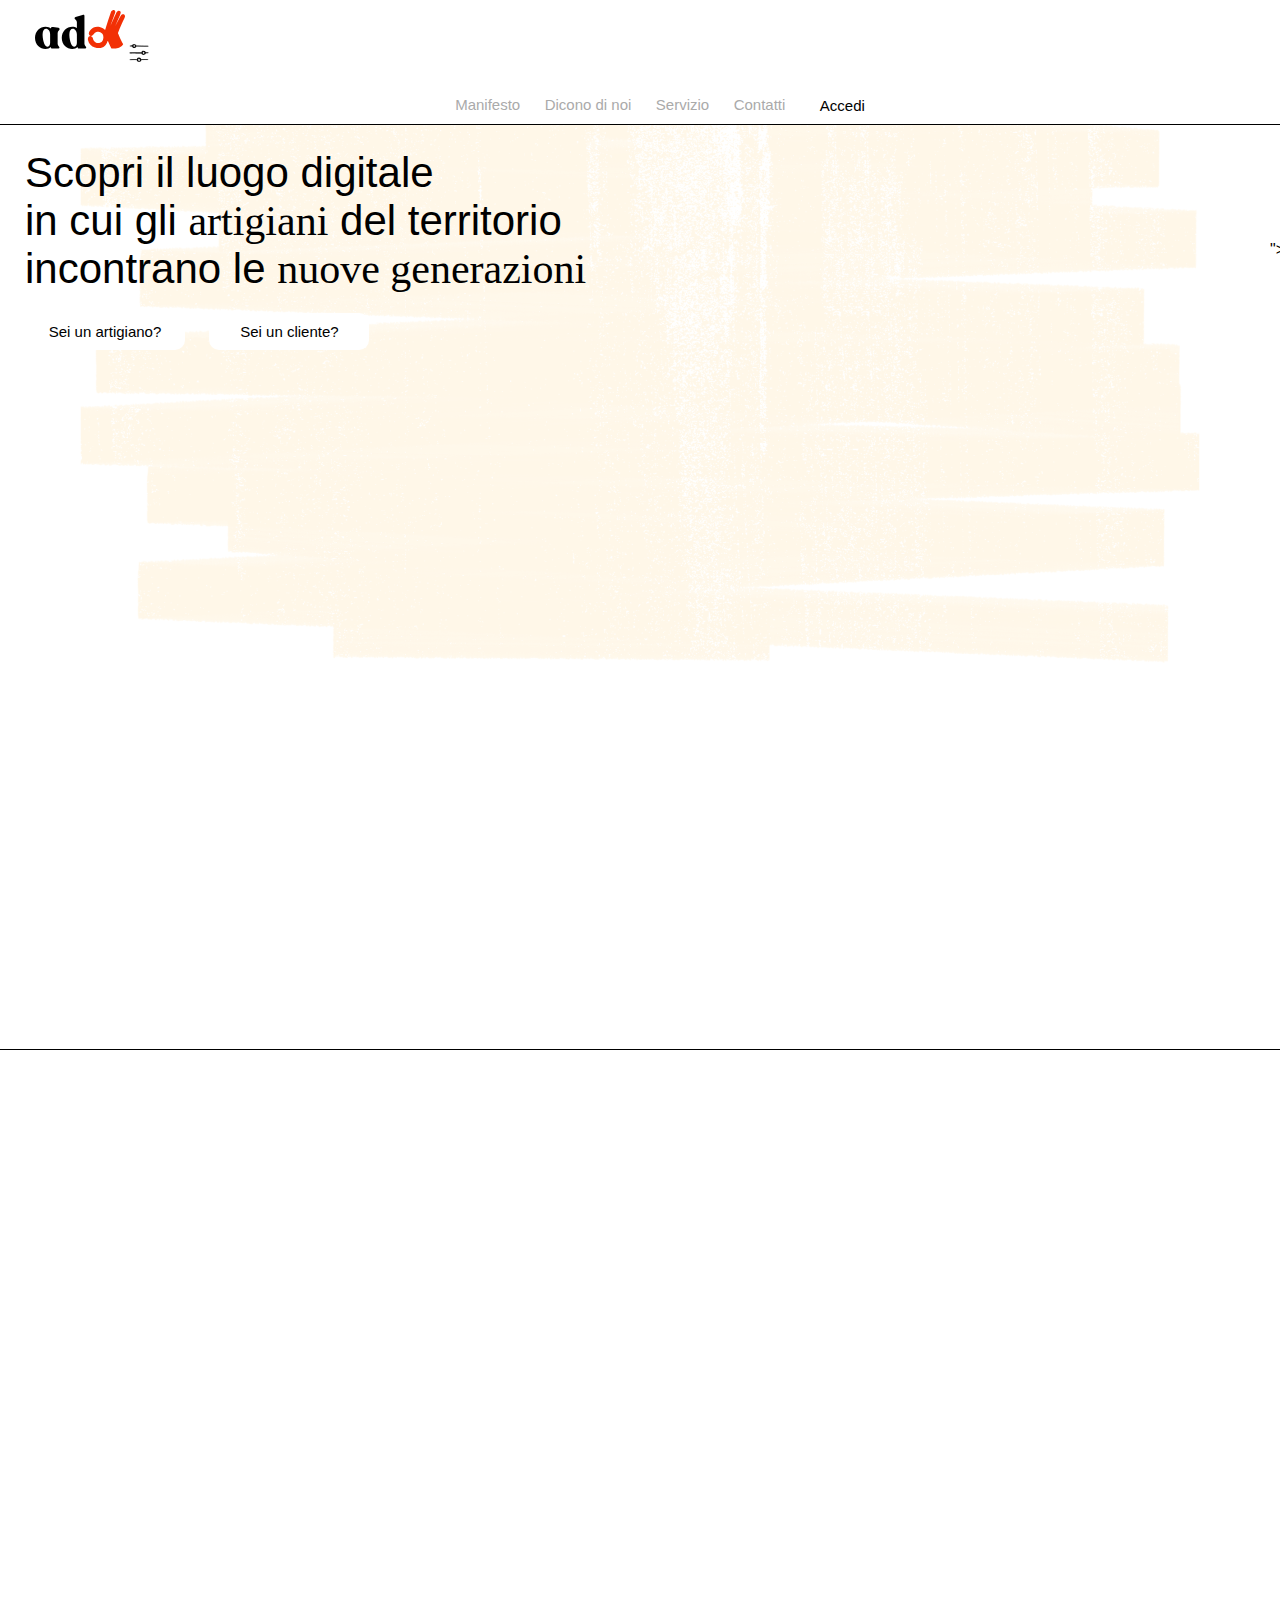
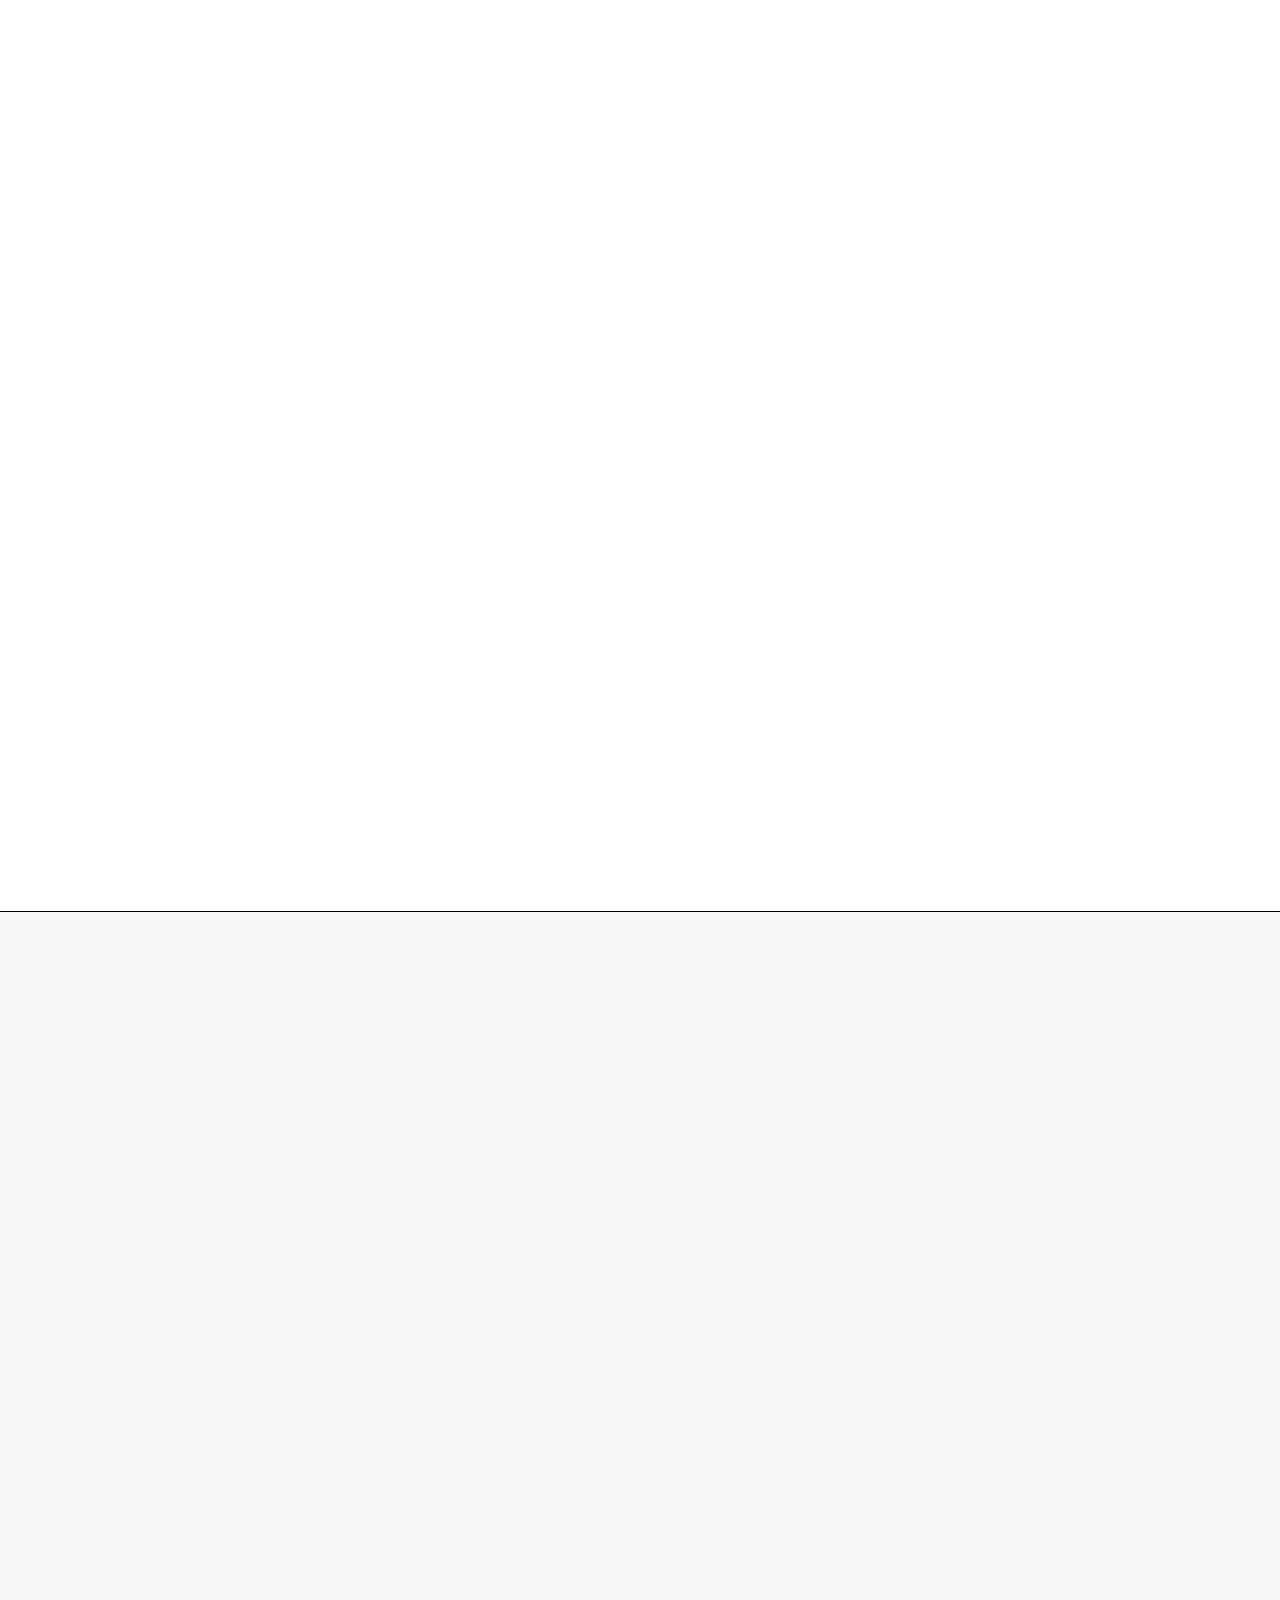
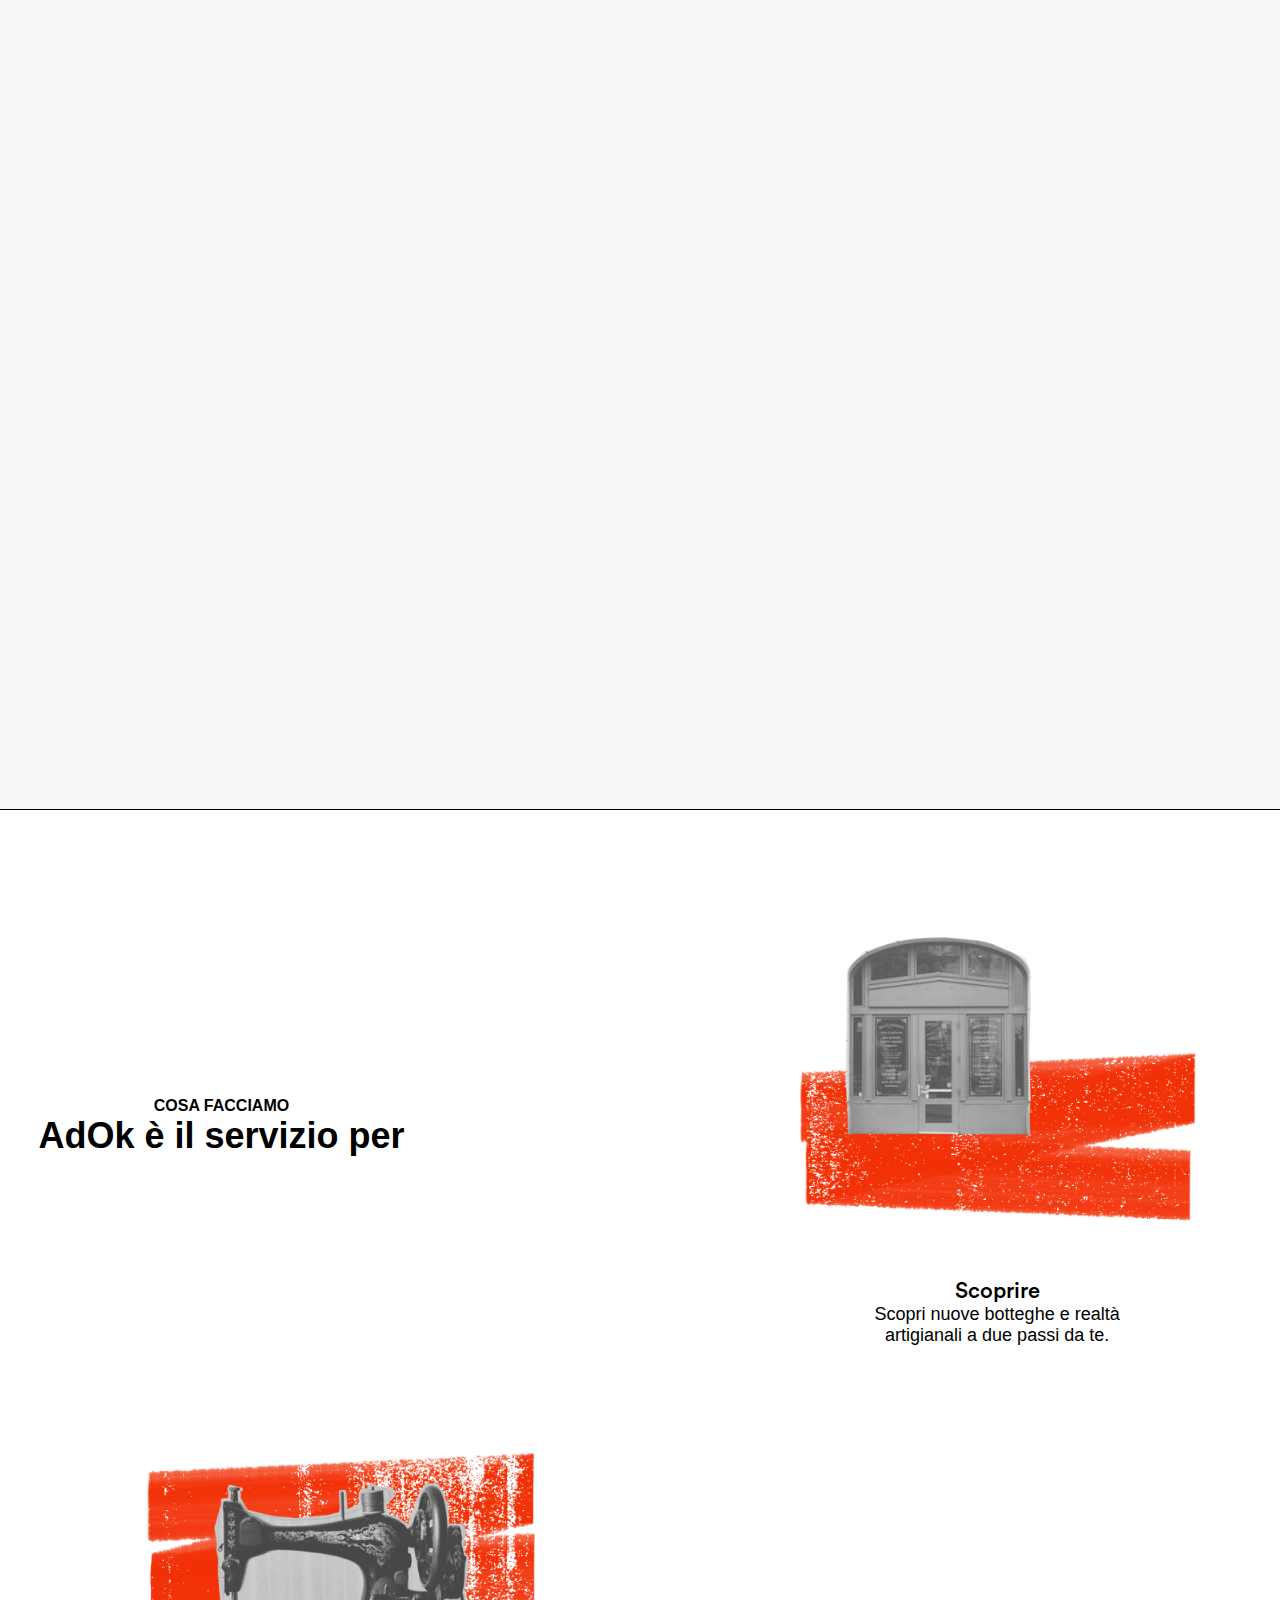
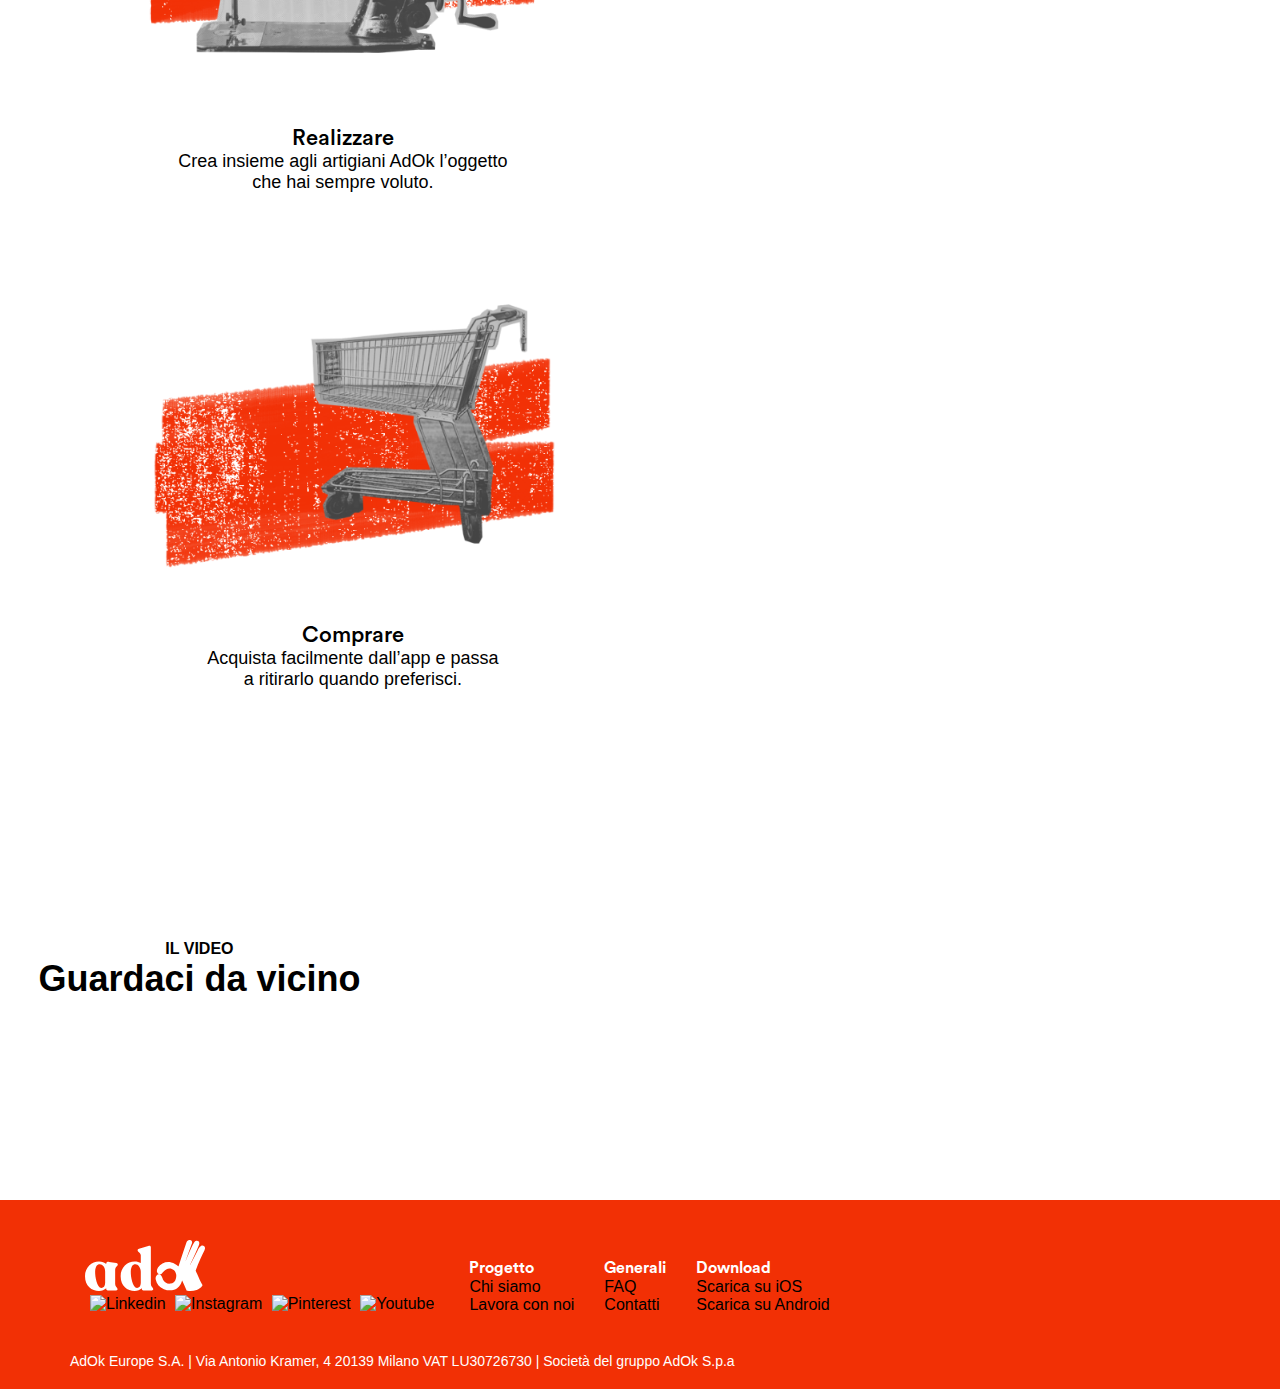
==== commit 17d4a3be: "16/06" ====
--- a/index.html
+++ b/index.html
@@ -250,8 +250,7 @@
         <h1 class="claim-3">IL VIDEO</h1>
         <h1 class="claim-2">Guardaci da vicino</h1>
       </div>
-    <iframe src="https://www.youtube.com/watch?v=6d16b7qVggY&ab_channel=DebbyFra">
-    </iframe>
+      <iframe title="vimeo-player" src="https://player.vimeo.com/video/721226885?h=1ae0bb81bc" width="640" height="360" frameborder="0" allowfullscreen></iframe>
 
     </div>
   </div>
